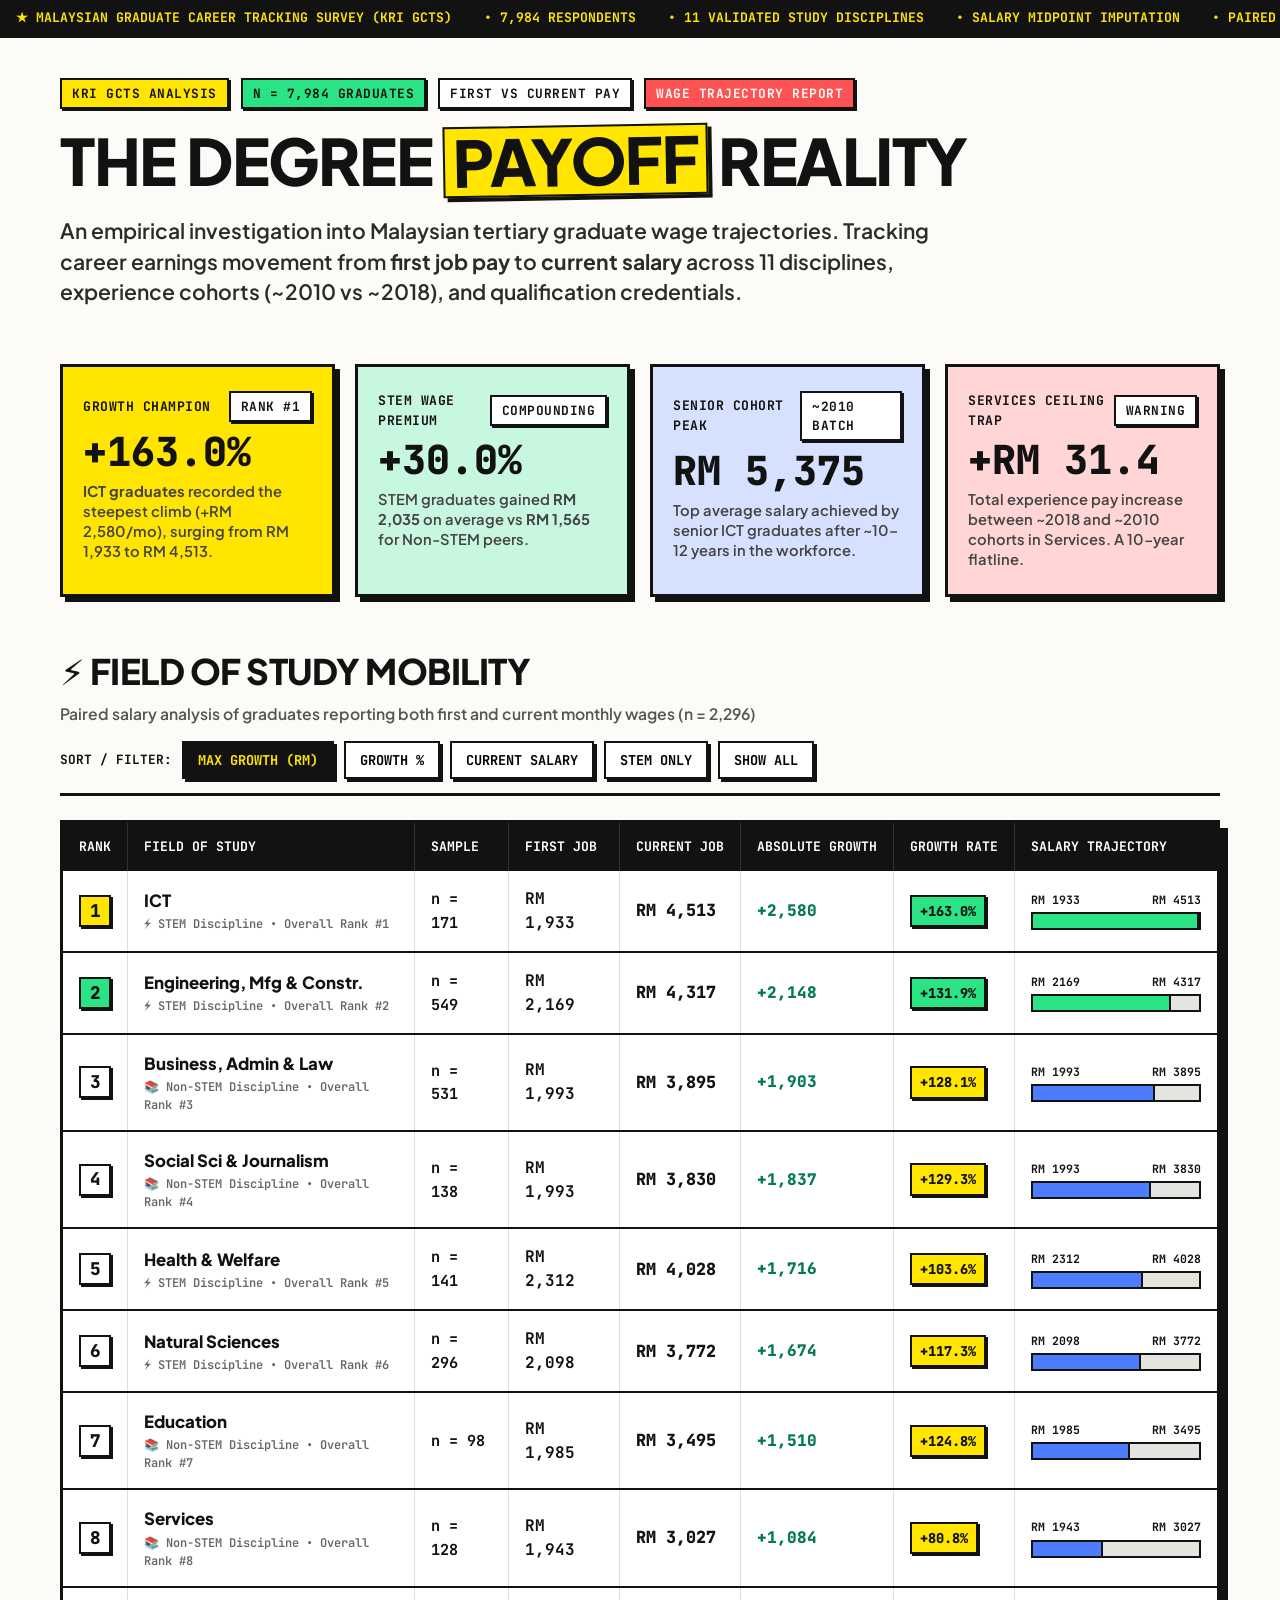
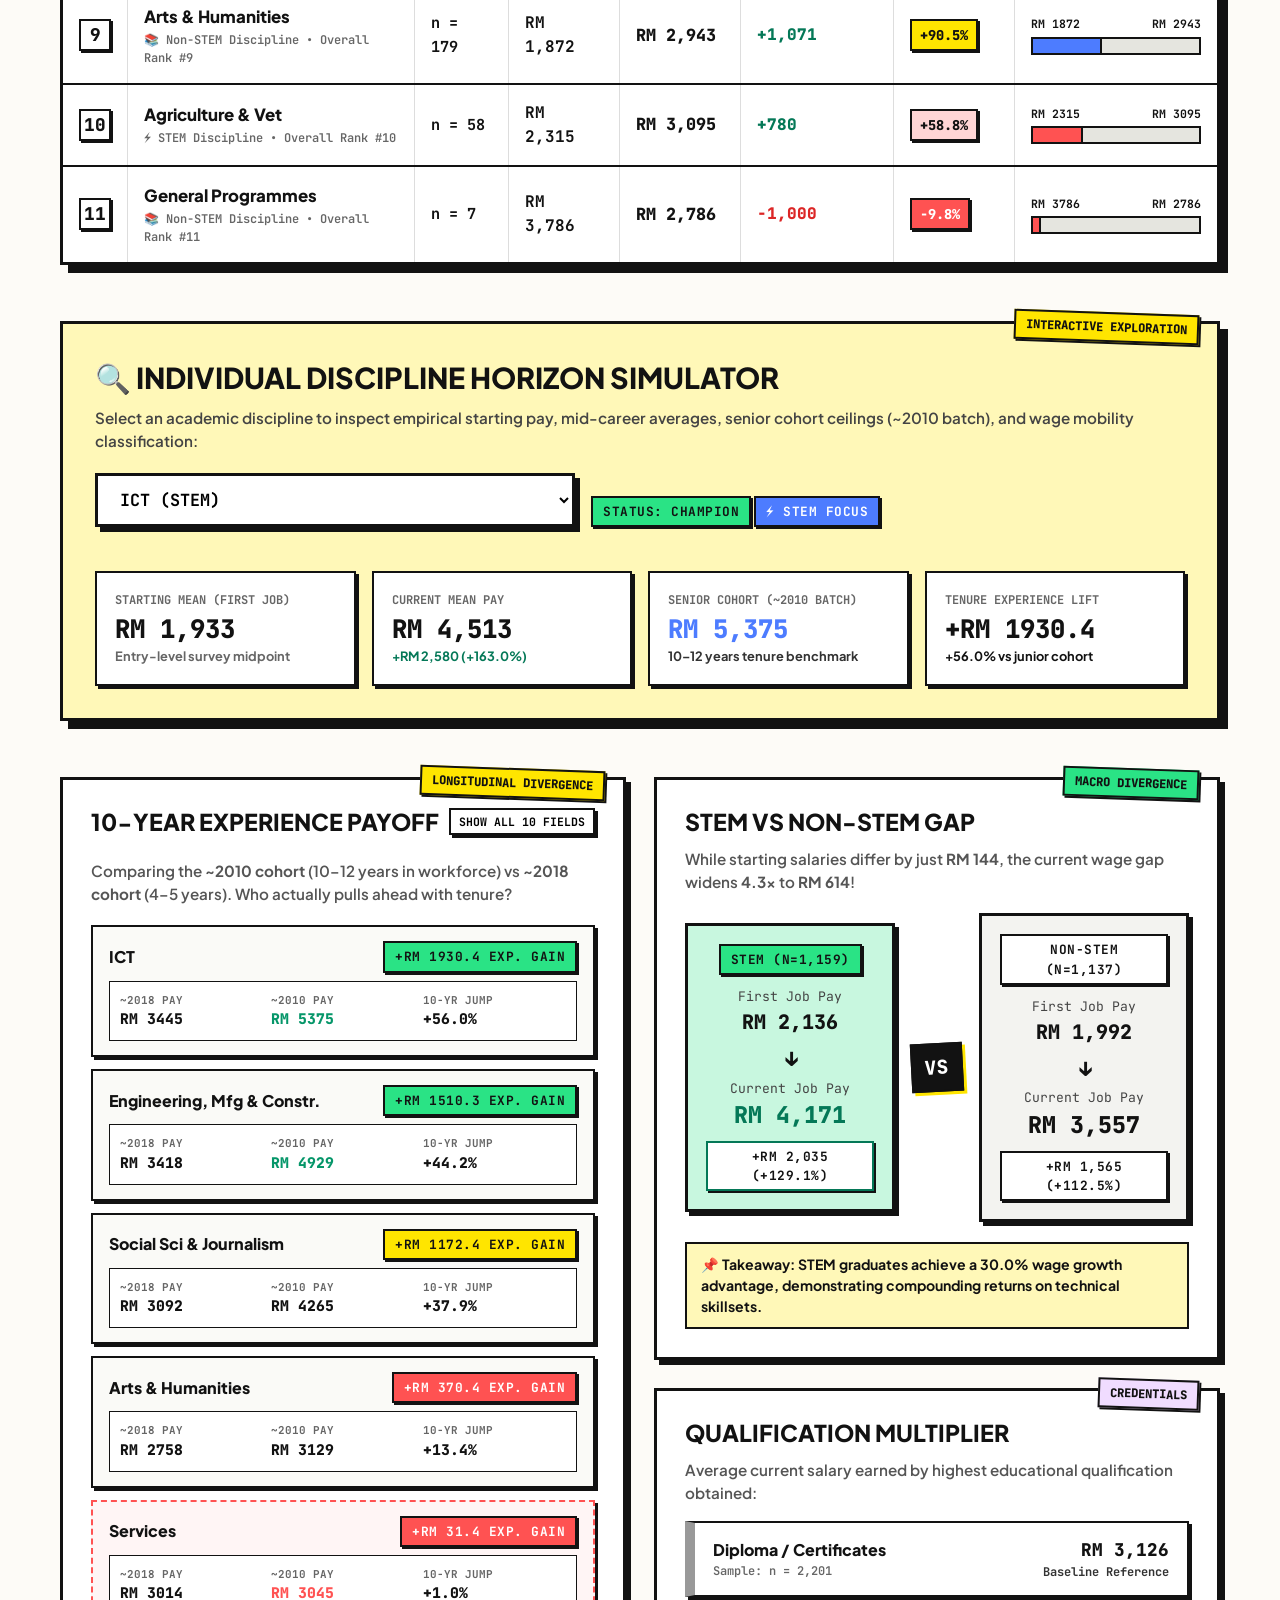
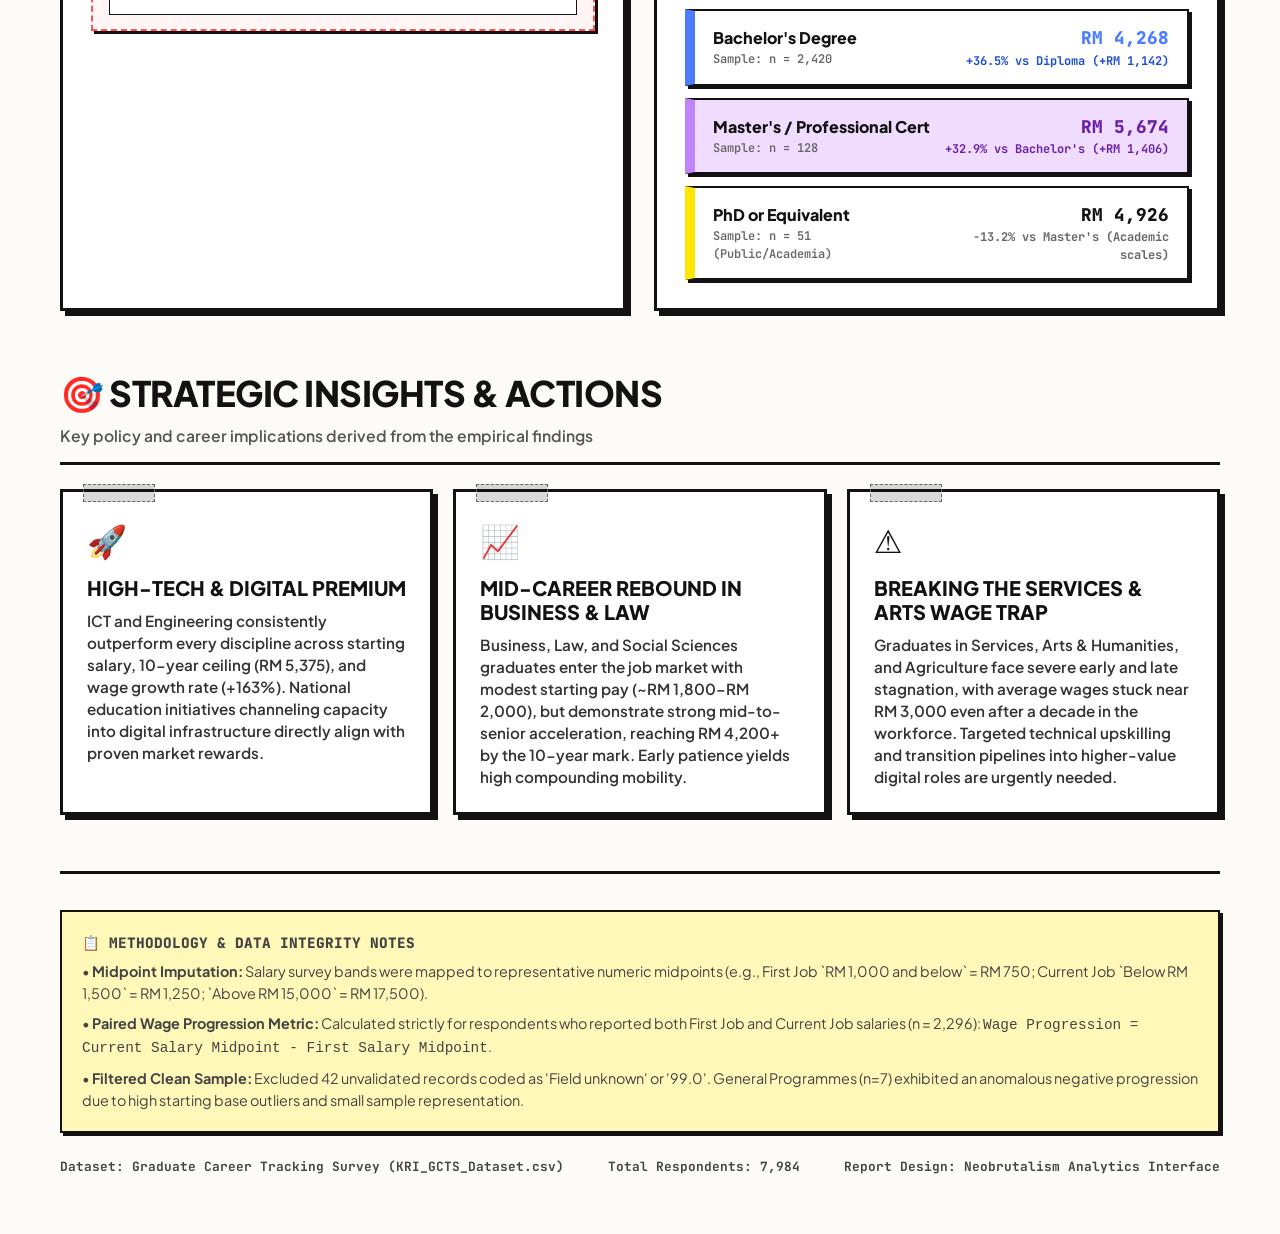
==== index.html @ 6199eb52 "feat: add neobrutalism web report, requirements.txt, and update .gitignore" ====
<!DOCTYPE html>
<html lang="en">
<head>
  <meta charset="UTF-8">
  <meta name="viewport" content="width=device-width, initial-scale=1.0">
  <title>Graduate Wage Trajectory | Malaysian Career Tracking Survey</title>
  <link rel="preconnect" href="https://fonts.googleapis.com">
  <link rel="preconnect" href="https://fonts.gstatic.com" crossorigin>
  <link href="https://fonts.googleapis.com/css2?family=JetBrains+Mono:wght@500;700;800&family=Plus+Jakarta+Sans:wght@500;600;700;800;900&display=swap" rel="stylesheet">
  <style>
    :root {
      --bg: #FDFBF7;
      --card-bg: #FFFFFF;
      --black: #121212;
      --yellow: #FFE500;
      --yellow-light: #FFF8B8;
      --green: #2AE385;
      --green-light: #C8F7DF;
      --coral: #FF5252;
      --coral-light: #FFD5D5;
      --blue: #4D7CFF;
      --blue-light: #D6E1FF;
      --purple: #C084FC;
      --purple-light: #F0DCFF;
      --orange: #FF8A00;
      --gray-100: #F3F3F0;
      --gray-200: #E6E6E0;
      
      --border-thick: 3px solid var(--black);
      --border-hero: 4px solid var(--black);
      --border-thin: 2px solid var(--black);
      
      --shadow-sm: 3px 3px 0px var(--black);
      --shadow: 5px 5px 0px var(--black);
      --shadow-lg: 8px 8px 0px var(--black);
      --shadow-hover: 7px 7px 0px var(--black);
      --shadow-pressed: 1px 1px 0px var(--black);

      --font-display: 'Plus Jakarta Sans', system-ui, -apple-system, sans-serif;
      --font-mono: 'JetBrains Mono', monospace, monospace;
    }

    * {
      box-sizing: border-box;
      margin: 0;
      padding: 0;
    }

    body {
      background-color: var(--bg);
      color: var(--black);
      font-family: var(--font-display);
      font-size: 16px;
      line-height: 1.5;
      padding-bottom: 60px;
      -webkit-font-smoothing: antialiased;
    }

    /* Top Marquee Bar */
    .ticker-bar {
      background-color: var(--black);
      color: var(--yellow);
      font-family: var(--font-mono);
      font-weight: 700;
      font-size: 0.82rem;
      padding: 8px 16px;
      display: flex;
      justify-content: space-between;
      align-items: center;
      border-bottom: var(--border-thin);
      overflow: hidden;
      white-space: nowrap;
    }

    .ticker-content {
      display: flex;
      gap: 32px;
      animation: ticker 40s linear infinite;
    }

    @keyframes ticker {
      0% { transform: translateX(0); }
      100% { transform: translateX(-50%); }
    }

    /* Container */
    .container {
      max-width: 1200px;
      margin: 0 auto;
      padding: 0 20px;
    }

    /* Header & Hero */
    header {
      padding: 40px 0 24px;
    }

    .hero-badge-row {
      display: flex;
      flex-wrap: wrap;
      gap: 12px;
      margin-bottom: 16px;
      align-items: center;
    }

    .badge {
      display: inline-block;
      font-family: var(--font-mono);
      font-weight: 700;
      font-size: 0.8rem;
      padding: 4px 10px;
      border: var(--border-thin);
      box-shadow: 2px 2px 0px var(--black);
      text-transform: uppercase;
      letter-spacing: 0.5px;
    }

    .badge-yellow { background-color: var(--yellow); }
    .badge-green { background-color: var(--green); }
    .badge-coral { background-color: var(--coral); color: white; }
    .badge-blue { background-color: var(--blue); color: white; }
    .badge-purple { background-color: var(--purple); }
    .badge-white { background-color: #fff; }

    .hero-title {
      font-size: clamp(2.4rem, 5vw, 4.2rem);
      font-weight: 900;
      line-height: 1.05;
      letter-spacing: -1.5px;
      margin-bottom: 20px;
      text-transform: uppercase;
    }

    .hero-title span.highlight {
      background-color: var(--yellow);
      display: inline-block;
      padding: 0 8px;
      border: var(--border-thin);
      box-shadow: 4px 4px 0px var(--black);
      transform: rotate(-1deg);
    }

    .hero-subtitle {
      font-size: clamp(1.1rem, 2vw, 1.32rem);
      font-weight: 600;
      max-width: 880px;
      color: #2b2b2b;
      margin-bottom: 32px;
      line-height: 1.45;
    }

    /* Quick Stat Cards */
    .stats-grid {
      display: grid;
      grid-template-columns: repeat(auto-fit, minmax(260px, 1fr));
      gap: 20px;
      margin-bottom: 48px;
    }

    .stat-card {
      background: var(--card-bg);
      border: var(--border-thick);
      box-shadow: var(--shadow);
      padding: 24px 20px;
      position: relative;
      transition: transform 0.15s ease, box-shadow 0.15s ease;
    }

    .stat-card:hover {
      transform: translate(-3px, -3px);
      box-shadow: var(--shadow-hover);
    }

    .stat-label {
      font-family: var(--font-mono);
      font-weight: 700;
      font-size: 0.82rem;
      text-transform: uppercase;
      letter-spacing: 0.5px;
      margin-bottom: 8px;
      display: flex;
      justify-content: space-between;
      align-items: center;
    }

    .stat-value {
      font-size: 2.5rem;
      font-weight: 900;
      font-family: var(--font-mono);
      line-height: 1.1;
      margin-bottom: 8px;
    }

    .stat-desc {
      font-size: 0.92rem;
      font-weight: 600;
      color: #444;
      line-height: 1.35;
    }

    .stat-card.featured-yellow { background-color: var(--yellow); }
    .stat-card.featured-green { background-color: var(--green-light); }
    .stat-card.featured-coral { background-color: var(--coral-light); }
    .stat-card.featured-blue { background-color: var(--blue-light); }

    /* Section Headers */
    .section-header {
      display: flex;
      flex-wrap: wrap;
      justify-content: space-between;
      align-items: flex-end;
      margin-bottom: 24px;
      gap: 16px;
      border-bottom: var(--border-thick);
      padding-bottom: 14px;
    }

    .section-title-group h2 {
      font-size: clamp(1.6rem, 3vw, 2.2rem);
      font-weight: 900;
      text-transform: uppercase;
      letter-spacing: -0.5px;
      display: flex;
      align-items: center;
      gap: 12px;
    }

    .section-desc {
      font-size: 0.98rem;
      font-weight: 600;
      color: #555;
      margin-top: 4px;
    }

    /* Filter & Controls */
    .controls-row {
      display: flex;
      flex-wrap: wrap;
      gap: 10px;
      align-items: center;
    }

    .btn {
      font-family: var(--font-mono);
      font-size: 0.85rem;
      font-weight: 700;
      padding: 8px 14px;
      background: white;
      border: var(--border-thin);
      box-shadow: var(--shadow-sm);
      cursor: pointer;
      text-transform: uppercase;
      transition: all 0.1s ease;
      display: inline-flex;
      align-items: center;
      gap: 6px;
    }

    .btn:hover {
      transform: translate(-2px, -2px);
      box-shadow: var(--shadow);
    }

    .btn:active {
      transform: translate(2px, 2px);
      box-shadow: var(--shadow-pressed);
    }

    .btn.active {
      background-color: var(--black);
      color: var(--yellow);
    }

    /* Leaderboard Table */
    .table-container {
      background: var(--card-bg);
      border: var(--border-thick);
      box-shadow: var(--shadow-lg);
      margin-bottom: 56px;
      overflow-x: auto;
    }

    table.neobrutal-table {
      width: 100%;
      border-collapse: collapse;
      text-align: left;
      font-size: 0.95rem;
    }

    table.neobrutal-table th {
      background: var(--black);
      color: #fff;
      font-family: var(--font-mono);
      font-weight: 700;
      padding: 14px 16px;
      text-transform: uppercase;
      font-size: 0.82rem;
      border-right: 1px solid #333;
      white-space: nowrap;
    }

    table.neobrutal-table th:last-child {
      border-right: none;
    }

    table.neobrutal-table td {
      padding: 16px;
      border-bottom: var(--border-thin);
      border-right: 1px solid #ddd;
      font-weight: 600;
      vertical-align: middle;
    }

    table.neobrutal-table td:last-child {
      border-right: none;
    }

    table.neobrutal-table tr:last-child td {
      border-bottom: none;
    }

    table.neobrutal-table tr:hover td {
      background-color: #FFFDF0;
    }

    .rank-cell {
      font-family: var(--font-mono);
      font-size: 1.1rem;
      font-weight: 800;
      width: 60px;
      text-align: center;
    }

    .rank-pill {
      display: inline-flex;
      align-items: center;
      justify-content: center;
      width: 32px;
      height: 32px;
      border: var(--border-thin);
      box-shadow: 2px 2px 0 var(--black);
      font-weight: 800;
    }

    .field-name {
      font-size: 1.05rem;
      font-weight: 800;
      display: flex;
      flex-direction: column;
      gap: 2px;
    }

    .sample-sub {
      font-family: var(--font-mono);
      font-size: 0.75rem;
      font-weight: 600;
      color: #666;
    }

    .currency-val {
      font-family: var(--font-mono);
      font-weight: 700;
      font-size: 1rem;
    }

    .growth-badge {
      display: inline-block;
      font-family: var(--font-mono);
      font-weight: 800;
      font-size: 0.85rem;
      padding: 4px 8px;
      border: var(--border-thin);
      box-shadow: 2px 2px 0 var(--black);
      white-space: nowrap;
    }

    .growth-positive {
      background-color: var(--green);
      color: var(--black);
    }

    .growth-moderate {
      background-color: var(--yellow);
      color: var(--black);
    }

    .growth-stagnant {
      background-color: var(--coral-light);
      color: var(--black);
    }

    .growth-negative {
      background-color: var(--coral);
      color: white;
    }

    /* Progression Bar in Table */
    .progression-wrapper {
      min-width: 170px;
    }

    .progression-bar-bg {
      background: #E5E5DF;
      height: 18px;
      border: 2px solid var(--black);
      position: relative;
      overflow: hidden;
      margin-top: 4px;
    }

    .progression-bar-fill {
      height: 100%;
      background: var(--blue);
      border-right: 2px solid var(--black);
      position: relative;
    }

    .progression-bar-fill.top-tier {
      background: var(--green);
    }

    .progression-bar-fill.stagnant {
      background: var(--coral);
    }

    /* Interactive Simulator Card */
    .simulator-box {
      background: var(--yellow-light);
      border: var(--border-thick);
      box-shadow: var(--shadow-lg);
      padding: 32px;
      margin-bottom: 56px;
      position: relative;
    }

    .simulator-select {
      font-family: var(--font-mono);
      font-size: 1.05rem;
      font-weight: 700;
      padding: 12px 18px;
      background: #FFF;
      border: var(--border-thick);
      box-shadow: var(--shadow);
      width: 100%;
      max-width: 480px;
      cursor: pointer;
      margin-bottom: 24px;
      outline: none;
    }

    .simulator-results-grid {
      display: grid;
      grid-template-columns: repeat(auto-fit, minmax(200px, 1fr));
      gap: 16px;
      margin-top: 20px;
    }

    .sim-stat-box {
      background: white;
      border: var(--border-thin);
      box-shadow: var(--shadow-sm);
      padding: 18px;
      text-align: left;
    }

    .sim-stat-box .sim-label {
      font-family: var(--font-mono);
      font-size: 0.75rem;
      font-weight: 700;
      color: #666;
      text-transform: uppercase;
      margin-bottom: 6px;
    }

    .sim-stat-box .sim-val {
      font-family: var(--font-mono);
      font-size: 1.6rem;
      font-weight: 900;
      color: var(--black);
      line-height: 1.1;
    }

    .sim-stat-box .sim-sub {
      font-size: 0.8rem;
      font-weight: 700;
      margin-top: 4px;
    }

    /* Grid for Cohort & STEM sections */
    .two-column-grid {
      display: grid;
      grid-template-columns: 1fr 1fr;
      gap: 28px;
      margin-bottom: 56px;
    }

    @media (max-width: 900px) {
      .two-column-grid {
        grid-template-columns: 1fr;
      }
    }

    .brutal-card {
      background: var(--card-bg);
      border: var(--border-thick);
      box-shadow: var(--shadow);
      padding: 28px;
      position: relative;
    }

    .card-stamp {
      position: absolute;
      top: -12px;
      right: 18px;
      transform: rotate(2deg);
      border: var(--border-thin);
      box-shadow: 2px 2px 0 var(--black);
      padding: 4px 10px;
      font-family: var(--font-mono);
      font-size: 0.75rem;
      font-weight: 800;
      text-transform: uppercase;
      background: var(--yellow);
    }

    .card-title {
      font-size: 1.45rem;
      font-weight: 900;
      text-transform: uppercase;
      margin-bottom: 12px;
      line-height: 1.2;
    }

    /* Cohort Comparison Matrix */
    .cohort-item {
      border: var(--border-thin);
      padding: 14px 16px;
      margin-bottom: 12px;
      background: #FAFAF7;
      box-shadow: 3px 3px 0 var(--black);
      transition: all 0.1s ease;
    }

    .cohort-item:hover {
      transform: translate(-2px, -2px);
      box-shadow: 5px 5px 0 var(--black);
      background: #FFFFFF;
    }

    .cohort-header {
      display: flex;
      justify-content: space-between;
      align-items: center;
      font-weight: 800;
      font-size: 1rem;
      margin-bottom: 8px;
    }

    .cohort-metrics {
      display: grid;
      grid-template-columns: 1fr 1fr 1fr;
      gap: 8px;
      font-family: var(--font-mono);
      font-size: 0.85rem;
      background: #FFF;
      padding: 10px;
      border: 1px solid var(--black);
    }

    .cohort-metric-box {
      display: flex;
      flex-direction: column;
    }

    .metric-title {
      font-size: 0.68rem;
      font-weight: 700;
      color: #666;
      text-transform: uppercase;
    }

    .metric-value {
      font-size: 0.92rem;
      font-weight: 800;
    }

    /* STEM vs Non-STEM Battle Box */
    .versus-container {
      display: grid;
      grid-template-columns: 1fr auto 1fr;
      gap: 16px;
      align-items: center;
      margin: 20px 0;
    }

    .vs-box {
      border: var(--border-thick);
      padding: 18px;
      box-shadow: 4px 4px 0 var(--black);
      text-align: center;
    }

    .vs-box.stem {
      background-color: var(--green-light);
    }

    .vs-box.non-stem {
      background-color: var(--gray-100);
    }

    .vs-badge {
      font-family: var(--font-mono);
      font-weight: 900;
      font-size: 1.2rem;
      background: var(--black);
      color: #FFF;
      padding: 8px 12px;
      border: var(--border-thin);
      box-shadow: 3px 3px 0 var(--yellow);
      transform: rotate(-3deg);
    }

    /* Education Qualification Ladder */
    .edu-ladder {
      display: flex;
      flex-direction: column;
      gap: 12px;
      margin-top: 16px;
    }

    .ladder-step {
      display: flex;
      align-items: center;
      justify-content: space-between;
      padding: 14px 18px;
      border: var(--border-thin);
      box-shadow: 3px 3px 0 var(--black);
      background: white;
      transition: all 0.15s ease;
    }

    .ladder-step:hover {
      transform: translate(-2px, -2px);
      box-shadow: 5px 5px 0 var(--black);
    }

    .ladder-step.tier-1 { border-left: 10px solid #999; }
    .ladder-step.tier-2 { border-left: 10px solid var(--blue); }
    .ladder-step.tier-3 { border-left: 10px solid var(--purple); background: var(--purple-light); }
    .ladder-step.tier-4 { border-left: 10px solid var(--yellow); }

    .ladder-title {
      font-weight: 800;
      font-size: 1rem;
    }

    .ladder-stat {
      font-family: var(--font-mono);
      font-weight: 800;
      font-size: 1.1rem;
      text-align: right;
    }

    .ladder-premium {
      font-size: 0.75rem;
      font-weight: 700;
      color: #333;
    }

    /* Policy Takeaway Stickers */
    .takeaways-grid {
      display: grid;
      grid-template-columns: repeat(auto-fit, minmax(320px, 1fr));
      gap: 20px;
      margin-bottom: 56px;
    }

    .takeaway-card {
      background: #FFF;
      border: var(--border-thick);
      box-shadow: var(--shadow);
      padding: 24px;
      position: relative;
    }

    .takeaway-card::before {
      content: "";
      position: absolute;
      top: -8px;
      left: 20px;
      width: 70px;
      height: 16px;
      background: rgba(0,0,0,0.15);
      border: 1px dashed #666;
    }

    .takeaway-icon {
      font-size: 2rem;
      margin-bottom: 12px;
      display: inline-block;
    }

    .takeaway-card h3 {
      font-size: 1.25rem;
      font-weight: 900;
      text-transform: uppercase;
      margin-bottom: 10px;
      line-height: 1.2;
    }

    .takeaway-card p {
      font-size: 0.95rem;
      font-weight: 600;
      color: #333;
      line-height: 1.45;
    }

    /* Methodology & Footer */
    footer {
      border-top: var(--border-thick);
      padding-top: 36px;
      font-size: 0.9rem;
      color: #444;
    }

    .footer-box {
      background: var(--yellow-light);
      border: var(--border-thin);
      box-shadow: 3px 3px 0 var(--black);
      padding: 20px;
      margin-bottom: 24px;
    }

    .footer-box h4 {
      font-family: var(--font-mono);
      font-weight: 800;
      font-size: 0.9rem;
      text-transform: uppercase;
      margin-bottom: 8px;
    }

    .footer-meta {
      display: flex;
      flex-wrap: wrap;
      justify-content: space-between;
      gap: 16px;
      font-family: var(--font-mono);
      font-size: 0.8rem;
      font-weight: 700;
    }

    /* Responsive adjustments */
    @media (max-width: 768px) {
      .ticker-bar {
        font-size: 0.75rem;
      }
      .stat-card {
        padding: 18px 16px;
      }
      .stat-value {
        font-size: 2rem;
      }
      .versus-container {
        grid-template-columns: 1fr;
      }
      .vs-badge {
        justify-self: center;
        width: fit-content;
      }
      .cohort-metrics {
        grid-template-columns: 1fr;
      }
    }
  </style>
</head>
<body>

  <!-- Live Brutalist Ticker -->
  <div class="ticker-bar">
    <div class="ticker-content">
      <span>★ MALAYSIAN GRADUATE CAREER TRACKING SURVEY (KRI GCTS)</span>
      <span>• 7,984 RESPONDENTS</span>
      <span>• 11 VALIDATED STUDY DISCIPLINES</span>
      <span>• SALARY MIDPOINT IMPUTATION</span>
      <span>• PAIRED FIRST-TO-CURRENT SAMPLE: N = 2,296</span>
      <span>• ICT GROWTH CHAMPION: +163.0%</span>
      <span>• STEM PREMIUM: +30.0% FASTER GROWTH</span>
      <span>• MALAYSIAN GRADUATE CAREER TRACKING SURVEY (KRI GCTS)</span>
      <span>• 7,984 RESPONDENTS</span>
      <span>• 11 VALIDATED STUDY DISCIPLINES</span>
      <span>• SALARY MIDPOINT IMPUTATION</span>
      <span>• PAIRED FIRST-TO-CURRENT SAMPLE: N = 2,296</span>
    </div>
  </div>

  <div class="container">

    <!-- Header Section -->
    <header>
      <div class="hero-badge-row">
        <span class="badge badge-yellow">KRI GCTS Analysis</span>
        <span class="badge badge-green">N = 7,984 Graduates</span>
        <span class="badge badge-white">First vs Current Pay</span>
        <span class="badge badge-coral">Wage Trajectory Report</span>
      </div>

      <h1 class="hero-title">
        The Degree <span class="highlight">Payoff</span> Reality
      </h1>
      
      <p class="hero-subtitle">
        An empirical investigation into Malaysian tertiary graduate wage trajectories. Tracking career earnings movement from <strong>first job pay</strong> to <strong>current salary</strong> across 11 disciplines, experience cohorts (~2010 vs ~2018), and qualification credentials.
      </p>
    </header>

    <!-- Stat Callout Cards -->
    <div class="stats-grid">
      <div class="stat-card featured-yellow">
        <div class="stat-label">
          <span>Growth Champion</span>
          <span class="badge badge-white">Rank #1</span>
        </div>
        <div class="stat-value">+163.0%</div>
        <div class="stat-desc">
          <strong>ICT graduates</strong> recorded the steepest climb (+RM 2,580/mo), surging from RM 1,933 to RM 4,513.
        </div>
      </div>

      <div class="stat-card featured-green">
        <div class="stat-label">
          <span>STEM Wage Premium</span>
          <span class="badge badge-white">Compounding</span>
        </div>
        <div class="stat-value">+30.0%</div>
        <div class="stat-desc">
          STEM graduates gained <strong>RM 2,035</strong> on average vs <strong>RM 1,565</strong> for Non-STEM peers.
        </div>
      </div>

      <div class="stat-card featured-blue">
        <div class="stat-label">
          <span>Senior Cohort Peak</span>
          <span class="badge badge-white">~2010 Batch</span>
        </div>
        <div class="stat-value">RM 5,375</div>
        <div class="stat-desc">
          Top average salary achieved by senior ICT graduates after ~10–12 years in the workforce.
        </div>
      </div>

      <div class="stat-card featured-coral">
        <div class="stat-label">
          <span>Services Ceiling Trap</span>
          <span class="badge badge-white">Warning</span>
        </div>
        <div class="stat-value">+RM 31.4</div>
        <div class="stat-desc">
          Total experience pay increase between ~2018 and ~2010 cohorts in Services. A 10-year flatline.
        </div>
      </div>
    </div>

    <!-- Section 1: Comprehensive Rankings Table -->
    <section>
      <div class="section-header">
        <div class="section-title-group">
          <h2>
            <span>⚡ Field of Study Mobility</span>
          </h2>
          <p class="section-desc">Paired salary analysis of graduates reporting both first and current monthly wages (n = 2,296)</p>
        </div>
        <div class="controls-row">
          <span style="font-family: var(--font-mono); font-weight: 700; font-size: 0.8rem; text-transform: uppercase;">Sort / Filter:</span>
          <button class="btn active" id="btn-sort-growth" onclick="sortTable('growth')">Max Growth (RM)</button>
          <button class="btn" id="btn-sort-pct" onclick="sortTable('pct')">Growth %</button>
          <button class="btn" id="btn-sort-current" onclick="sortTable('current')">Current Salary</button>
          <button class="btn" id="btn-filter-stem" onclick="filterTable('stem')">STEM Only</button>
          <button class="btn" id="btn-filter-all" onclick="filterTable('all')">Show All</button>
        </div>
      </div>

      <div class="table-container">
        <table class="neobrutal-table" id="rankingsTable">
          <thead>
            <tr>
              <th style="text-align: center;">Rank</th>
              <th>Field of Study</th>
              <th>Sample</th>
              <th>First Job</th>
              <th>Current Job</th>
              <th>Absolute Growth</th>
              <th>Growth Rate</th>
              <th>Salary Trajectory</th>
            </tr>
          </thead>
          <tbody id="tableBody">
            <!-- Table rows populated via script -->
          </tbody>
        </table>
      </div>
    </section>

    <!-- Section 2: Career Trajectory Simulator -->
    <div class="simulator-box">
      <span class="card-stamp" style="background: var(--yellow);">Interactive Exploration</span>
      <h2 style="font-size: 1.8rem; font-weight: 900; text-transform: uppercase; margin-bottom: 8px;">
        🔍 Individual Discipline Horizon Simulator
      </h2>
      <p style="font-size: 0.95rem; font-weight: 600; color: #444; margin-bottom: 20px;">
        Select an academic discipline to inspect empirical starting pay, mid-career averages, senior cohort ceilings (~2010 batch), and wage mobility classification:
      </p>

      <div style="display: flex; flex-wrap: wrap; gap: 16px; align-items: center;">
        <select class="simulator-select" id="disciplineSelector" onchange="updateSimulator()">
          <!-- Options populated by JS -->
        </select>
        <div id="disciplineBadge"></div>
      </div>

      <div class="simulator-results-grid">
        <div class="sim-stat-box">
          <div class="sim-label">Starting Mean (First Job)</div>
          <div class="sim-val" id="sim-first">RM 0</div>
          <div class="sim-sub" style="color: #666;">Entry-level survey midpoint</div>
        </div>

        <div class="sim-stat-box">
          <div class="sim-label">Current Mean Pay</div>
          <div class="sim-val" id="sim-current">RM 0</div>
          <div class="sim-sub" id="sim-growth-text" style="color: #047857;">+RM 0 (+0.0%)</div>
        </div>

        <div class="sim-stat-box">
          <div class="sim-label">Senior Cohort (~2010 Batch)</div>
          <div class="sim-val" id="sim-senior" style="color: var(--blue);">RM 0</div>
          <div class="sim-sub" style="color: #333;">10–12 years tenure benchmark</div>
        </div>

        <div class="sim-stat-box">
          <div class="sim-label">Tenure Experience Lift</div>
          <div class="sim-val" id="sim-lift">RM 0</div>
          <div class="sim-sub" id="sim-lift-pct">vs ~2018 Junior cohort</div>
        </div>
      </div>
    </div>

    <!-- Section 3: Cohort Experience & Macro Comparison Grid -->
    <div class="two-column-grid">

      <!-- Left Column: 10-Year Career Cohort Comparison -->
      <div class="brutal-card">
        <span class="card-stamp">Longitudinal Divergence</span>
        <div style="display: flex; justify-content: space-between; align-items: flex-start; margin-bottom: 12px;">
          <h2 class="card-title">10-Year Experience Payoff</h2>
          <button class="btn" id="btn-toggle-cohorts" onclick="toggleAllCohorts()" style="font-size: 0.72rem; padding: 4px 8px;">Show All 10 Fields</button>
        </div>
        <p style="font-size: 0.95rem; font-weight: 600; color: #555; margin-bottom: 20px;">
          Comparing the <strong>~2010 cohort</strong> (10–12 years in workforce) vs <strong>~2018 cohort</strong> (4–5 years). Who actually pulls ahead with tenure?
        </p>

        <!-- Dynamic Cohort List Container -->
        <div id="cohortContainer"></div>
      </div>

      <!-- Right Column: STEM Premium & Education Qualification Ladder -->
      <div style="display: flex; flex-direction: column; gap: 28px;">

        <!-- STEM vs Non-STEM Battle Box -->
        <div class="brutal-card">
          <span class="card-stamp" style="background: var(--green);">Macro Divergence</span>
          <h2 class="card-title">STEM vs Non-STEM Gap</h2>
          <p style="font-size: 0.95rem; font-weight: 600; color: #555;">
            While starting salaries differ by just <strong>RM 144</strong>, the current wage gap widens <strong>4.3x</strong> to <strong>RM 614</strong>!
          </p>

          <div class="versus-container">
            <div class="vs-box stem">
              <span class="badge badge-green" style="margin-bottom: 8px;">STEM (n=1,159)</span>
              <div style="font-family: var(--font-mono); font-size: 0.82rem; color: #444; margin-top: 4px;">First Job Pay</div>
              <div style="font-family: var(--font-mono); font-size: 1.25rem; font-weight: 800;">RM 2,136</div>
              <div style="font-size: 1.4rem; font-weight: 900; margin: 4px 0;">↓</div>
              <div style="font-family: var(--font-mono); font-size: 0.82rem; color: #444;">Current Job Pay</div>
              <div style="font-family: var(--font-mono); font-size: 1.45rem; font-weight: 900; color: #047857;">RM 4,171</div>
              <div class="badge badge-white" style="margin-top: 8px; border-color: #047857;">+RM 2,035 (+129.1%)</div>
            </div>

            <div class="vs-badge">VS</div>

            <div class="vs-box non-stem">
              <span class="badge badge-white" style="margin-bottom: 8px;">Non-STEM (n=1,137)</span>
              <div style="font-family: var(--font-mono); font-size: 0.82rem; color: #444; margin-top: 4px;">First Job Pay</div>
              <div style="font-family: var(--font-mono); font-size: 1.25rem; font-weight: 800;">RM 1,992</div>
              <div style="font-size: 1.4rem; font-weight: 900; margin: 4px 0;">↓</div>
              <div style="font-family: var(--font-mono); font-size: 0.82rem; color: #444;">Current Job Pay</div>
              <div style="font-family: var(--font-mono); font-size: 1.45rem; font-weight: 900;">RM 3,557</div>
              <div class="badge badge-white" style="margin-top: 8px;">+RM 1,565 (+112.5%)</div>
            </div>
          </div>
          
          <div style="background: var(--yellow-light); border: 2px solid var(--black); padding: 10px 14px; font-weight: 700; font-size: 0.88rem;">
            📌 <strong>Takeaway:</strong> STEM graduates achieve a <strong>30.0% wage growth advantage</strong>, demonstrating compounding returns on technical skillsets.
          </div>
        </div>

        <!-- Educational Qualification Ladder -->
        <div class="brutal-card">
          <span class="card-stamp" style="background: var(--purple-light);">Credentials</span>
          <h2 class="card-title">Qualification Multiplier</h2>
          <p style="font-size: 0.95rem; font-weight: 600; color: #555;">
            Average current salary earned by highest educational qualification obtained:
          </p>

          <div class="edu-ladder">
            <div class="ladder-step tier-1">
              <div>
                <div class="ladder-title">Diploma / Certificates</div>
                <div class="sample-sub">Sample: n = 2,201</div>
              </div>
              <div class="ladder-stat">
                <div>RM 3,126</div>
                <div class="ladder-premium">Baseline Reference</div>
              </div>
            </div>

            <div class="ladder-step tier-2">
              <div>
                <div class="ladder-title">Bachelor's Degree</div>
                <div class="sample-sub">Sample: n = 2,420</div>
              </div>
              <div class="ladder-stat">
                <div style="color: var(--blue);">RM 4,268</div>
                <div class="ladder-premium" style="color: #1d4ed8;">+36.5% vs Diploma (+RM 1,142)</div>
              </div>
            </div>

            <div class="ladder-step tier-3">
              <div>
                <div class="ladder-title">Master's / Professional Cert</div>
                <div class="sample-sub">Sample: n = 128</div>
              </div>
              <div class="ladder-stat">
                <div style="color: #6b21a8;">RM 5,674</div>
                <div class="ladder-premium" style="color: #6b21a8;">+32.9% vs Bachelor's (+RM 1,406)</div>
              </div>
            </div>

            <div class="ladder-step tier-4">
              <div>
                <div class="ladder-title">PhD or Equivalent</div>
                <div class="sample-sub">Sample: n = 51 (Public/Academia)</div>
              </div>
              <div class="ladder-stat">
                <div>RM 4,926</div>
                <div class="ladder-premium" style="color: #666;">-13.2% vs Master's (Academic scales)</div>
              </div>
            </div>
          </div>
        </div>

      </div>

    </div>

    <!-- Section 4: Strategic Policy Takeaways -->
    <div class="section-header">
      <div class="section-title-group">
        <h2>
          <span>🎯 Strategic Insights & Actions</span>
        </h2>
        <p class="section-desc">Key policy and career implications derived from the empirical findings</p>
      </div>
    </div>

    <div class="takeaways-grid">
      <div class="takeaway-card">
        <div class="takeaway-icon">🚀</div>
        <h3>High-Tech & Digital Premium</h3>
        <p>
          ICT and Engineering consistently outperform every discipline across starting salary, 10-year ceiling (RM 5,375), and wage growth rate (+163%). National education initiatives channeling capacity into digital infrastructure directly align with proven market rewards.
        </p>
      </div>

      <div class="takeaway-card">
        <div class="takeaway-icon">📈</div>
        <h3>Mid-Career Rebound in Business & Law</h3>
        <p>
          Business, Law, and Social Sciences graduates enter the job market with modest starting pay (~RM 1,800–RM 2,000), but demonstrate strong mid-to-senior acceleration, reaching RM 4,200+ by the 10-year mark. Early patience yields high compounding mobility.
        </p>
      </div>

      <div class="takeaway-card">
        <div class="takeaway-icon">⚠️</div>
        <h3>Breaking the Services & Arts Wage Trap</h3>
        <p>
          Graduates in Services, Arts & Humanities, and Agriculture face severe early and late stagnation, with average wages stuck near RM 3,000 even after a decade in the workforce. Targeted technical upskilling and transition pipelines into higher-value digital roles are urgently needed.
        </p>
      </div>
    </div>

    <!-- Footer & Methodology -->
    <footer>
      <div class="footer-box">
        <h4>📋 Methodology & Data Integrity Notes</h4>
        <p style="margin-bottom: 8px;">
          • <strong>Midpoint Imputation:</strong> Salary survey bands were mapped to representative numeric midpoints (e.g., First Job `RM 1,000 and below` = RM 750; Current Job `Below RM 1,500` = RM 1,250; `Above RM 15,000` = RM 17,500).
        </p>
        <p style="margin-bottom: 8px;">
          • <strong>Paired Wage Progression Metric:</strong> Calculated strictly for respondents who reported both First Job and Current Job salaries (n = 2,296): <code>Wage Progression = Current Salary Midpoint - First Salary Midpoint</code>.
        </p>
        <p>
          • <strong>Filtered Clean Sample:</strong> Excluded 42 unvalidated records coded as 'Field unknown' or '99.0'. General Programmes (n=7) exhibited an anomalous negative progression due to high starting base outliers and small sample representation.
        </p>
      </div>

      <div class="footer-meta">
        <div>Dataset: <strong>Graduate Career Tracking Survey (KRI_GCTS_Dataset.csv)</strong></div>
        <div>Total Respondents: <strong>7,984</strong></div>
        <div>Report Design: <strong>Neobrutalism Analytics Interface</strong></div>
      </div>
    </footer>

  </div>

  <!-- Interactive JavaScript -->
  <script>
    // Data extracted directly from findings_summary.md
    const dataset = [
      { rank: 1, field: "ICT", sample: 171, first: 1933, current: 4513, growth: 2580, pct: 163.0, isStem: true, status: "CHAMPION", seniorSalary: 5375.0, juniorSalary: 3444.6, expGain: 1930.4 },
      { rank: 2, field: "Engineering, Mfg & Constr.", sample: 549, first: 2169, current: 4317, growth: 2148, pct: 131.9, isStem: true, status: "HIGH GROWTH", seniorSalary: 4928.7, juniorSalary: 3418.4, expGain: 1510.3 },
      { rank: 3, field: "Business, Admin & Law", sample: 531, first: 1993, current: 3895, growth: 1903, pct: 128.1, isStem: false, status: "SOLID GROWTH", seniorSalary: 4299.8, juniorSalary: 3235.3, expGain: 1064.5 },
      { rank: 4, field: "Social Sci & Journalism", sample: 138, first: 1993, current: 3830, growth: 1837, pct: 129.3, isStem: false, status: "SOLID GROWTH", seniorSalary: 4264.6, juniorSalary: 3092.2, expGain: 1172.4 },
      { rank: 5, field: "Health & Welfare", sample: 141, first: 2312, current: 4028, growth: 1716, pct: 103.6, isStem: true, status: "HIGH BASE", seniorSalary: 4794.4, juniorSalary: 3614.9, expGain: 1179.5 },
      { rank: 6, field: "Natural Sciences", sample: 296, first: 2098, current: 3772, growth: 1674, pct: 117.3, isStem: true, status: "SOLID GROWTH", seniorSalary: 4408.6, juniorSalary: 3099.2, expGain: 1309.4 },
      { rank: 7, field: "Education", sample: 98, first: 1985, current: 3495, growth: 1510, pct: 124.8, isStem: false, status: "MODERATE", seniorSalary: 4279.1, juniorSalary: 3114.7, expGain: 1164.4 },
      { rank: 8, field: "Services", sample: 128, first: 1943, current: 3027, growth: 1084, pct: 80.8, isStem: false, status: "STAGNANT", seniorSalary: 3045.0, juniorSalary: 3013.6, expGain: 31.4 },
      { rank: 9, field: "Arts & Humanities", sample: 179, first: 1872, current: 2943, growth: 1071, pct: 90.5, isStem: false, status: "LOW GROWTH", seniorSalary: 3128.7, juniorSalary: 2758.3, expGain: 370.4 },
      { rank: 10, field: "Agriculture & Vet", sample: 58, first: 2315, current: 3095, growth: 780, pct: 58.8, isStem: true, status: "LOW GROWTH", seniorSalary: 3347.0, juniorSalary: 2516.7, expGain: 830.3 },
      { rank: 11, field: "General Programmes", sample: 7, first: 3786, current: 2786, growth: -1000, pct: -9.8, isStem: false, status: "ANOMALY", seniorSalary: null, juniorSalary: null, expGain: null }
    ];

    let currentFilter = 'all';
    let currentSort = 'growth';
    let showAllCohortsState = false;

    function renderTable() {
      const tbody = document.getElementById('tableBody');
      tbody.innerHTML = '';

      let filtered = [...dataset];
      if (currentFilter === 'stem') {
        filtered = filtered.filter(item => item.isStem);
      }

      // Sort
      if (currentSort === 'growth') {
        filtered.sort((a, b) => b.growth - a.growth);
      } else if (currentSort === 'pct') {
        filtered.sort((a, b) => b.pct - a.pct);
      } else if (currentSort === 'current') {
        filtered.sort((a, b) => b.current - a.current);
      }

      const maxGrowth = 2580;

      filtered.forEach((row, idx) => {
        const tr = document.createElement('tr');

        // Color coding for growth badge
        let growthBadgeClass = 'growth-moderate';
        if (row.pct >= 130) growthBadgeClass = 'growth-positive';
        else if (row.pct <= 80 && row.pct >= 0) growthBadgeClass = 'growth-stagnant';
        else if (row.pct < 0) growthBadgeClass = 'growth-negative';

        // Fill percentage relative to max growth
        const barWidth = Math.max(5, Math.min(100, (Math.max(0, row.growth) / maxGrowth) * 100));

        let barClass = 'progression-bar-fill';
        if (row.rank <= 2) barClass += ' top-tier';
        if (row.pct <= 80) barClass += ' stagnant';

        tr.innerHTML = `
          <td class="rank-cell">
            <span class="rank-pill" style="background: ${idx === 0 ? 'var(--yellow)' : idx === 1 ? 'var(--green)' : '#fff'};">
              ${idx + 1}
            </span>
          </td>
          <td>
            <div class="field-name">
              <span>${row.field}</span>
              <span class="sample-sub">${row.isStem ? '⚡ STEM Discipline' : '📚 Non-STEM Discipline'} • Overall Rank #${row.rank}</span>
            </div>
          </td>
          <td>
            <span style="font-family: var(--font-mono); font-weight: 700;">n = ${row.sample}</span>
          </td>
          <td>
            <span class="currency-val">RM ${row.first.toLocaleString()}</span>
          </td>
          <td>
            <span class="currency-val" style="font-weight: 800; font-size: 1.05rem;">RM ${row.current.toLocaleString()}</span>
          </td>
          <td>
            <span class="currency-val" style="color: ${row.growth > 0 ? '#047857' : '#DC2626'}; font-weight: 800;">
              ${row.growth > 0 ? '+' : ''}${row.growth.toLocaleString()}
            </span>
          </td>
          <td>
            <span class="growth-badge ${growthBadgeClass}">
              ${row.pct > 0 ? '+' : ''}${row.pct.toFixed(1)}%
            </span>
          </td>
          <td>
            <div class="progression-wrapper">
              <div style="display: flex; justify-content: space-between; font-size: 0.72rem; font-family: var(--font-mono); font-weight: 700;">
                <span>RM ${row.first}</span>
                <span>RM ${row.current}</span>
              </div>
              <div class="progression-bar-bg">
                <div class="${barClass}" style="width: ${barWidth}%;"></div>
              </div>
            </div>
          </td>
        `;

        tbody.appendChild(tr);
      });
    }

    function sortTable(type) {
      currentSort = type;
      document.querySelectorAll('.controls-row .btn').forEach(btn => {
        if (btn.id === `btn-sort-${type}`) {
          btn.classList.add('active');
        } else if (btn.id.startsWith('btn-sort')) {
          btn.classList.remove('active');
        }
      });
      renderTable();
    }

    function filterTable(filter) {
      currentFilter = filter;
      document.querySelectorAll('.controls-row .btn').forEach(btn => {
        if (btn.id === `btn-filter-${filter}`) {
          btn.classList.add('active');
        } else if (btn.id.startsWith('btn-filter')) {
          btn.classList.remove('active');
        }
      });
      renderTable();
    }

    // Cohort Section Renderer
    function renderCohorts() {
      const container = document.getElementById('cohortContainer');
      container.innerHTML = '';

      // Sorted by Exp Premium
      const cohortData = dataset.filter(d => d.expGain !== null).sort((a, b) => b.expGain - a.expGain);
      const itemsToRender = showAllCohortsState ? cohortData : [cohortData[0], cohortData[1], cohortData[4], cohortData[8], cohortData[9]];

      itemsToRender.forEach(item => {
        const jumpPct = ((item.expGain / item.juniorSalary) * 100).toFixed(1);
        let badgeColor = 'badge-green';
        if (item.expGain < 500) badgeColor = 'badge-coral';
        else if (item.expGain < 1200) badgeColor = 'badge-yellow';

        const div = document.createElement('div');
        div.className = 'cohort-item';
        if (item.expGain < 100) {
          div.style.border = '2px dashed var(--coral)';
          div.style.background = '#FFF5F5';
        }

        div.innerHTML = `
          <div class="cohort-header">
            <span>${item.field}</span>
            <span class="badge ${badgeColor}">+RM ${item.expGain.toFixed(1)} Exp. Gain</span>
          </div>
          <div class="cohort-metrics">
            <div class="cohort-metric-box">
              <span class="metric-title">~2018 Pay</span>
              <span class="metric-value">RM ${item.juniorSalary.toFixed(0)}</span>
            </div>
            <div class="cohort-metric-box">
              <span class="metric-title">~2010 Pay</span>
              <span class="metric-value" style="color: ${item.expGain > 1400 ? '#059669' : item.expGain < 100 ? 'var(--coral)' : '#111'};">
                RM ${item.seniorSalary.toFixed(0)}
              </span>
            </div>
            <div class="cohort-metric-box">
              <span class="metric-title">10-Yr Jump</span>
              <span class="metric-value">+${jumpPct}%</span>
            </div>
          </div>
        `;
        container.appendChild(div);
      });
    }

    function toggleAllCohorts() {
      showAllCohortsState = !showAllCohortsState;
      document.getElementById('btn-toggle-cohorts').textContent = showAllCohortsState ? 'Show Top Contrasts' : 'Show All 10 Fields';
      renderCohorts();
    }

    // Simulator Population & Logic
    function initSimulator() {
      const select = document.getElementById('disciplineSelector');
      select.innerHTML = '';
      dataset.forEach(item => {
        const opt = document.createElement('option');
        opt.value = item.field;
        opt.textContent = `${item.field} (${item.isStem ? 'STEM' : 'Non-STEM'})`;
        select.appendChild(opt);
      });
      updateSimulator();
    }

    function updateSimulator() {
      const select = document.getElementById('disciplineSelector');
      const item = dataset.find(d => d.field === select.value) || dataset[0];

      document.getElementById('sim-first').textContent = `RM ${item.first.toLocaleString()}`;
      document.getElementById('sim-current').textContent = `RM ${item.current.toLocaleString()}`;
      
      const growthSign = item.growth > 0 ? '+' : '';
      const growthEl = document.getElementById('sim-growth-text');
      growthEl.textContent = `${growthSign}RM ${item.growth.toLocaleString()} (${growthSign}${item.pct.toFixed(1)}%)`;
      growthEl.style.color = item.growth > 0 ? '#047857' : '#DC2626';

      if (item.seniorSalary) {
        document.getElementById('sim-senior').textContent = `RM ${item.seniorSalary.toLocaleString()}`;
        document.getElementById('sim-lift').textContent = `+RM ${item.expGain.toFixed(1)}`;
        document.getElementById('sim-lift-pct').textContent = `+${((item.expGain / item.juniorSalary) * 100).toFixed(1)}% vs junior cohort`;
      } else {
        document.getElementById('sim-senior').textContent = `N/A`;
        document.getElementById('sim-lift').textContent = `N/A`;
        document.getElementById('sim-lift-pct').textContent = `Sample too small (n=7)`;
      }

      // Badge update
      const badgeContainer = document.getElementById('disciplineBadge');
      let statusColor = 'badge-green';
      if (item.pct < 0) statusColor = 'badge-coral';
      else if (item.pct < 90) statusColor = 'badge-coral';
      else if (item.pct < 130) statusColor = 'badge-yellow';

      badgeContainer.innerHTML = `
        <span class="badge ${statusColor}">Status: ${item.status}</span>
        <span class="badge ${item.isStem ? 'badge-blue' : 'badge-white'}">${item.isStem ? '⚡ STEM Focus' : '📚 Non-STEM Track'}</span>
      `;
    }

    // Initialize on load
    document.addEventListener('DOMContentLoaded', () => {
      renderTable();
      renderCohorts();
      initSimulator();
    });
  </script>
</body>
</html>
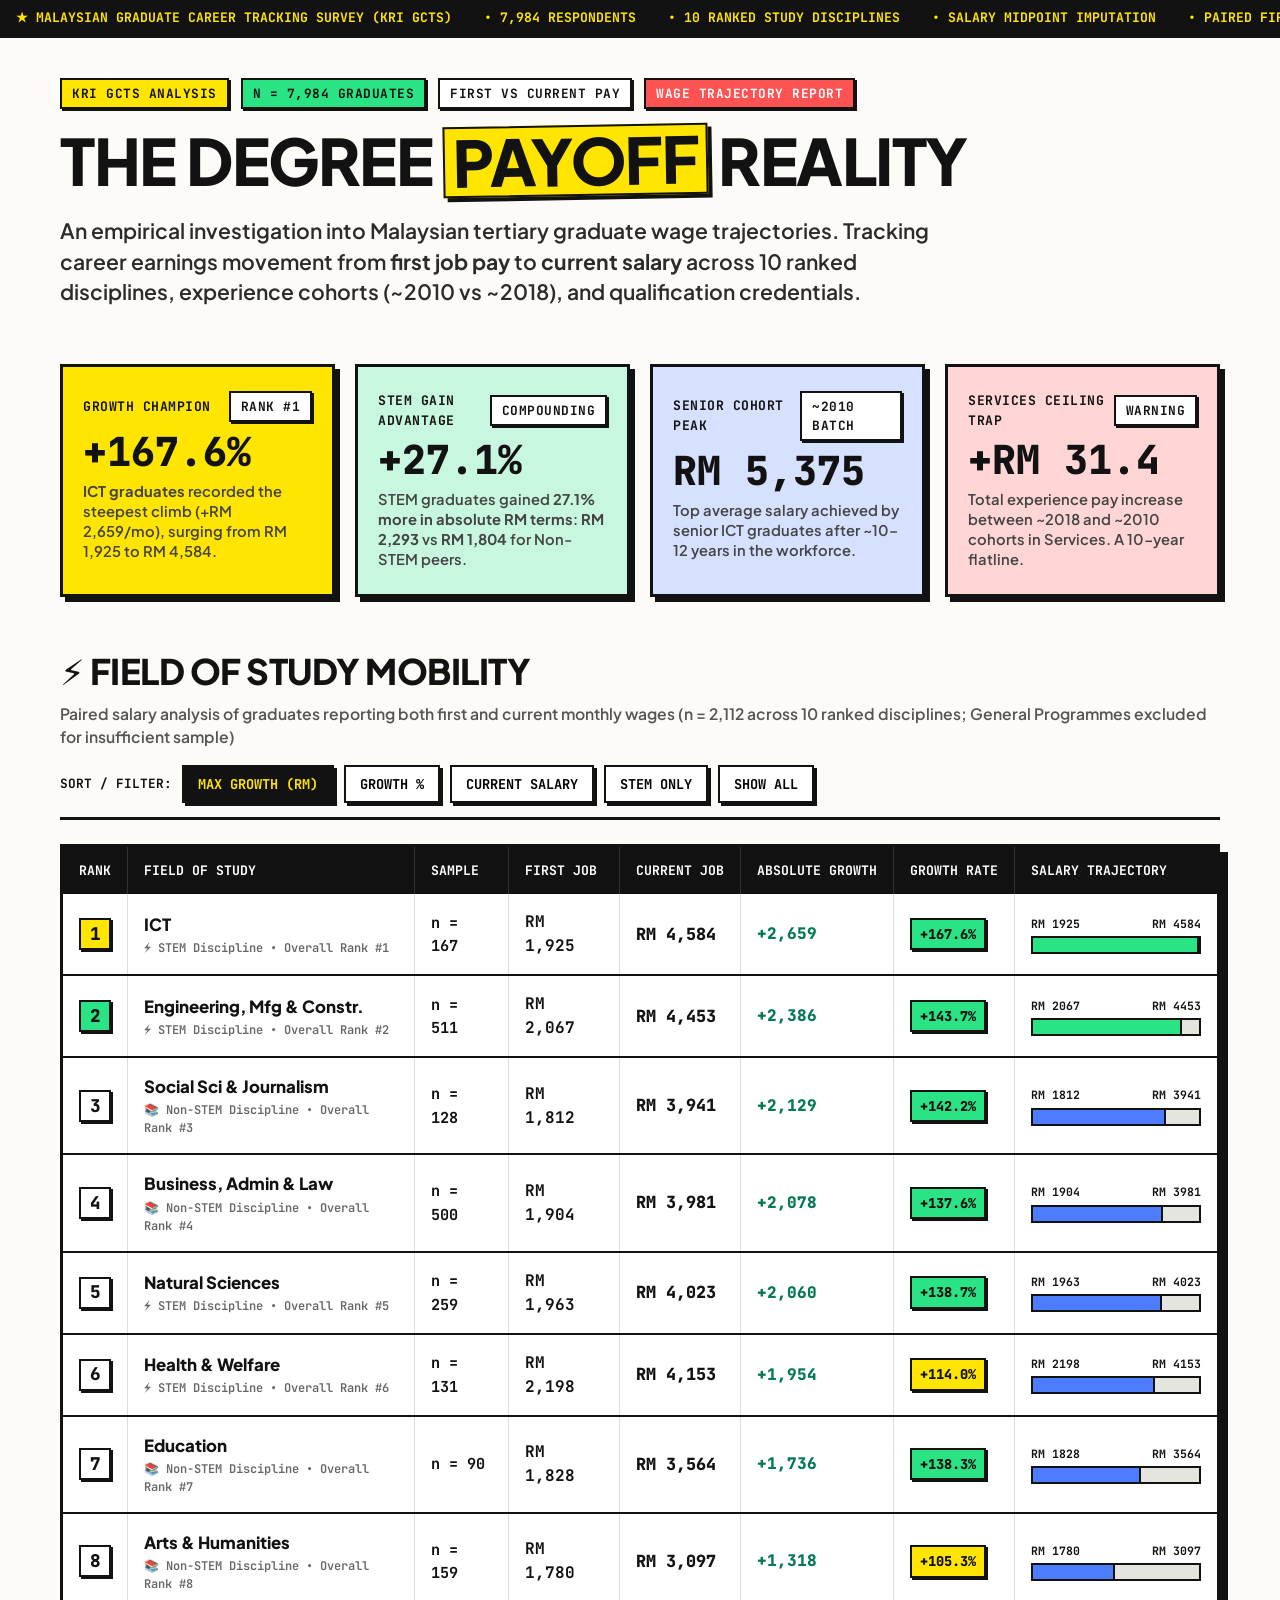
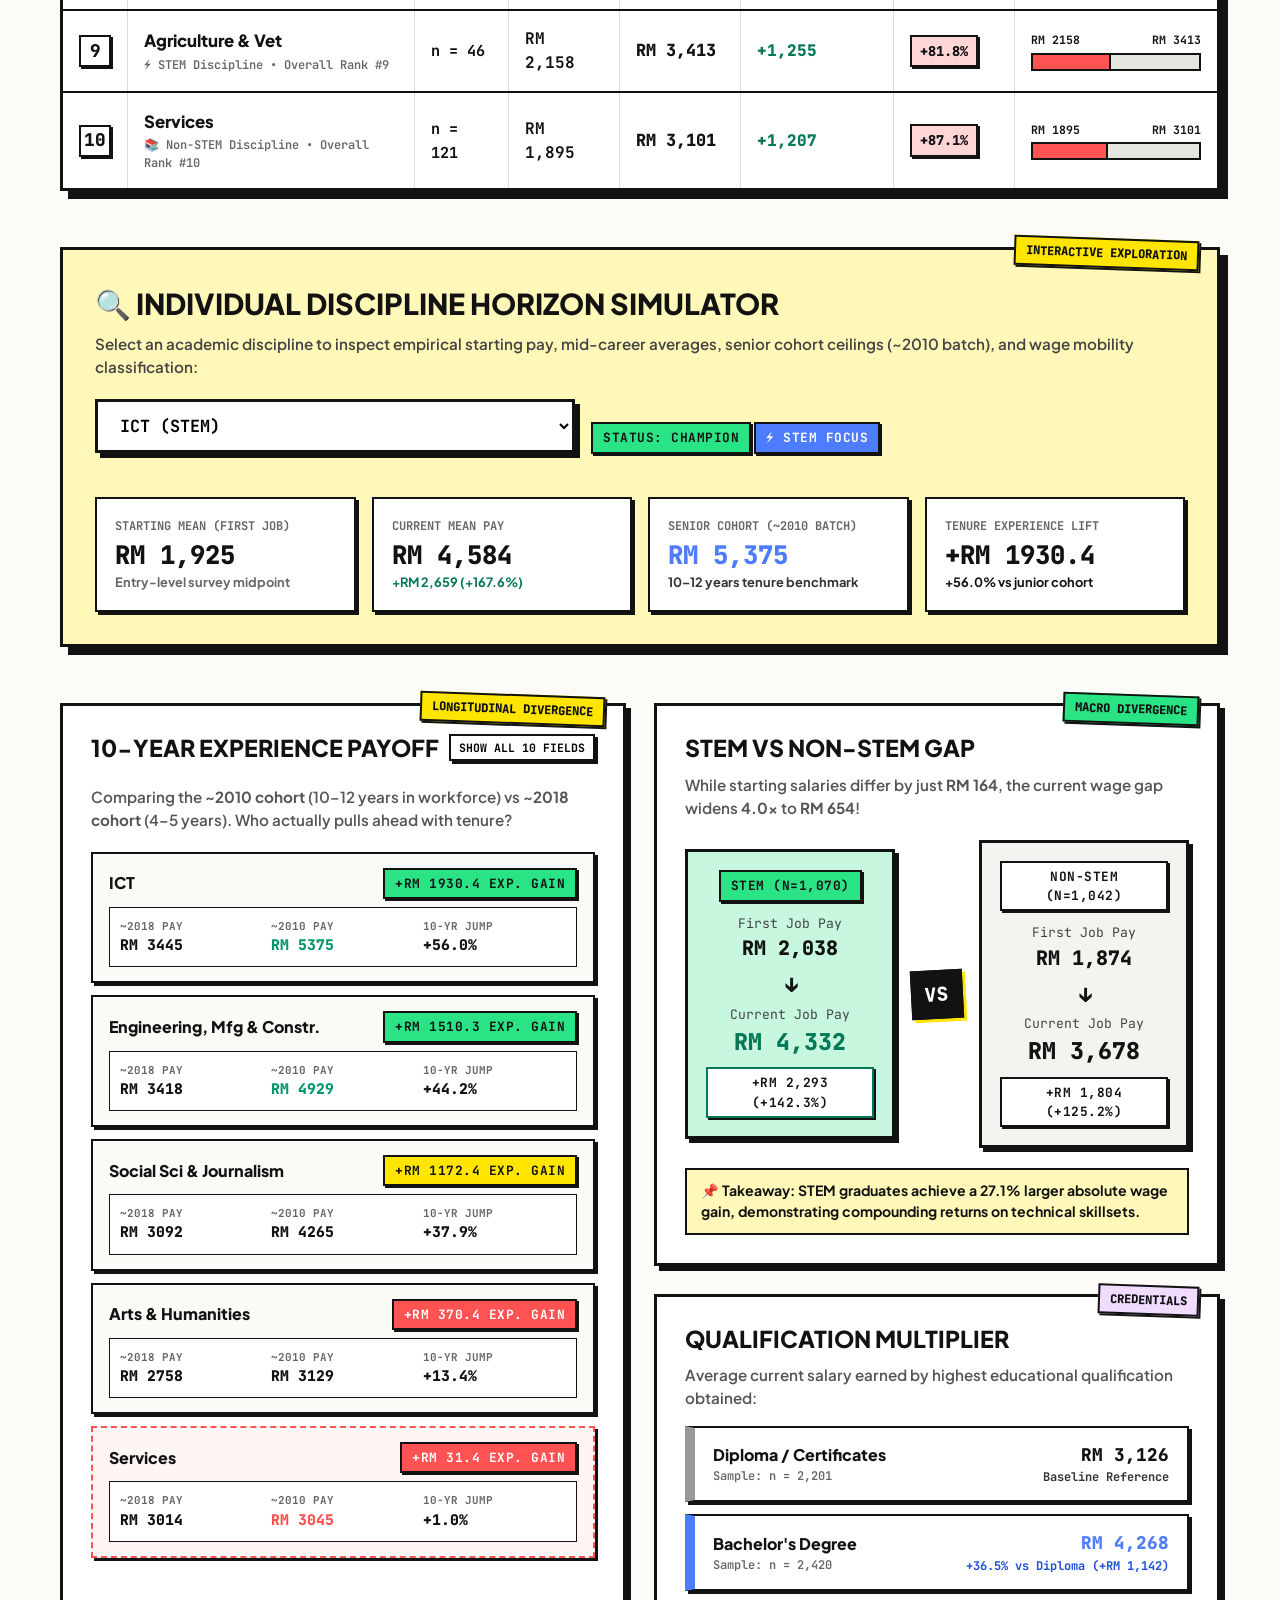
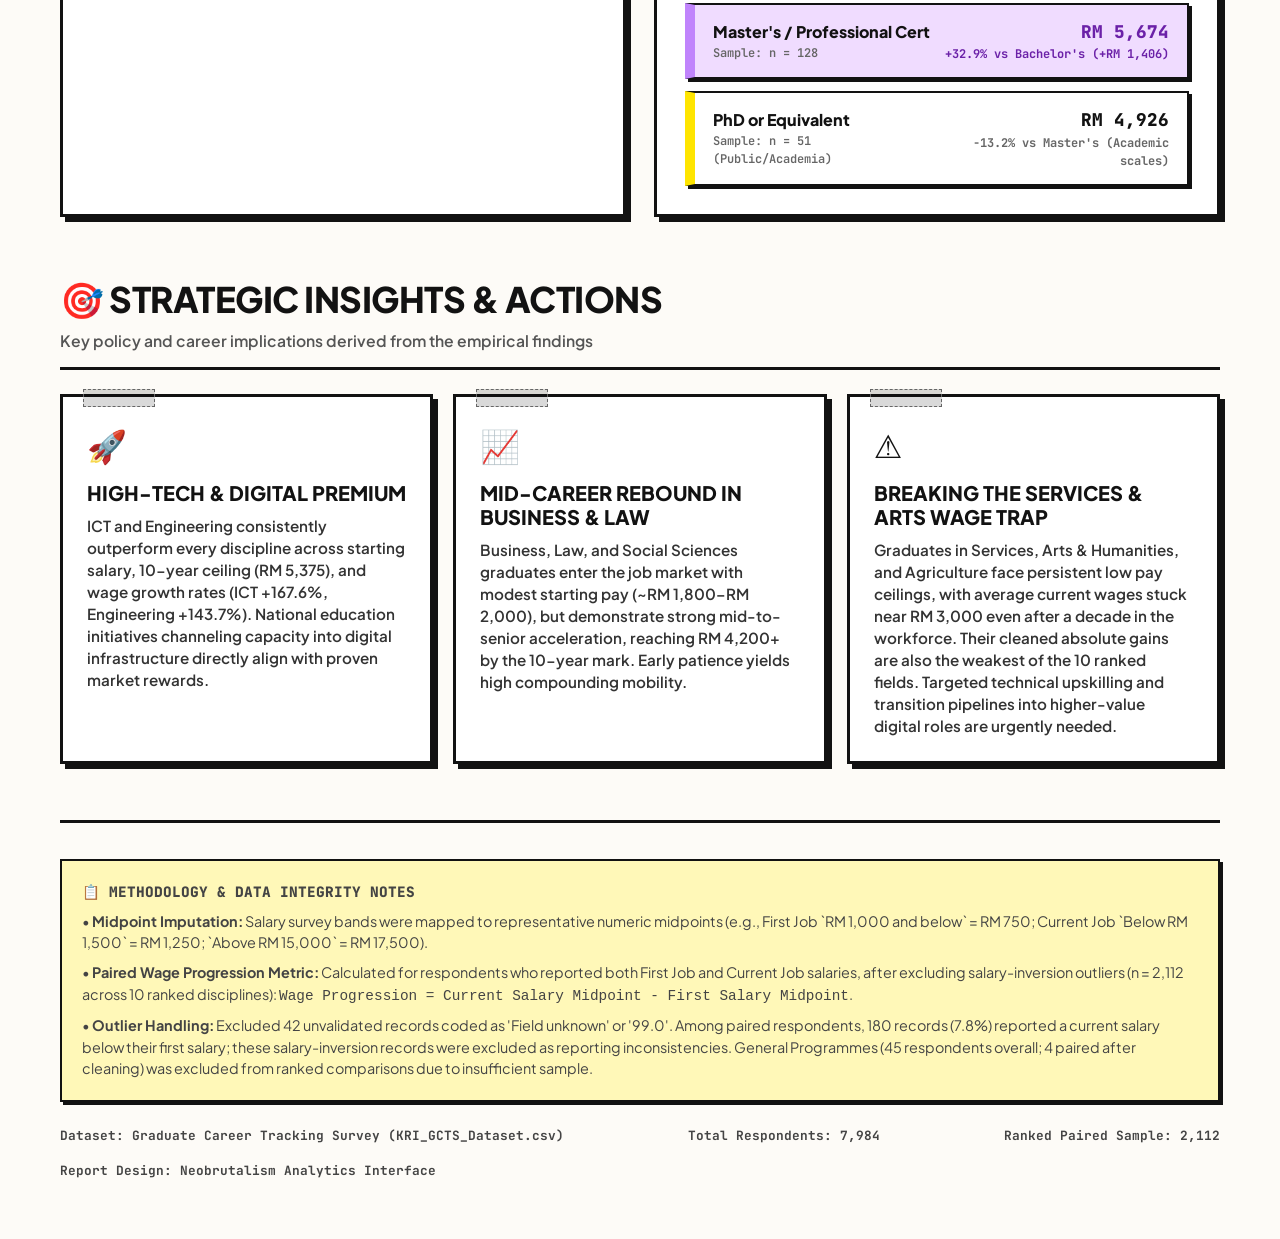
==== commit 988c3dc2: "exclude salary inversion result and exclude General Programme from the analysis" ====
--- a/index.html
+++ b/index.html
@@ -780,16 +780,16 @@
     <div class="ticker-content">
       <span>★ MALAYSIAN GRADUATE CAREER TRACKING SURVEY (KRI GCTS)</span>
       <span>• 7,984 RESPONDENTS</span>
-      <span>• 11 VALIDATED STUDY DISCIPLINES</span>
+      <span>• 10 RANKED STUDY DISCIPLINES</span>
       <span>• SALARY MIDPOINT IMPUTATION</span>
-      <span>• PAIRED FIRST-TO-CURRENT SAMPLE: N = 2,296</span>
-      <span>• ICT GROWTH CHAMPION: +163.0%</span>
-      <span>• STEM PREMIUM: +30.0% FASTER GROWTH</span>
+      <span>• PAIRED FIRST-TO-CURRENT SAMPLE: N = 2,112</span>
+      <span>• ICT GROWTH CHAMPION: +167.6%</span>
+      <span>• STEM GAIN ADVANTAGE: +27.1%</span>
       <span>• MALAYSIAN GRADUATE CAREER TRACKING SURVEY (KRI GCTS)</span>
       <span>• 7,984 RESPONDENTS</span>
-      <span>• 11 VALIDATED STUDY DISCIPLINES</span>
+      <span>• 10 RANKED STUDY DISCIPLINES</span>
       <span>• SALARY MIDPOINT IMPUTATION</span>
-      <span>• PAIRED FIRST-TO-CURRENT SAMPLE: N = 2,296</span>
+      <span>• PAIRED FIRST-TO-CURRENT SAMPLE: N = 2,112</span>
     </div>
   </div>
 
@@ -809,7 +809,7 @@
       </h1>
       
       <p class="hero-subtitle">
-        An empirical investigation into Malaysian tertiary graduate wage trajectories. Tracking career earnings movement from <strong>first job pay</strong> to <strong>current salary</strong> across 11 disciplines, experience cohorts (~2010 vs ~2018), and qualification credentials.
+        An empirical investigation into Malaysian tertiary graduate wage trajectories. Tracking career earnings movement from <strong>first job pay</strong> to <strong>current salary</strong> across 10 ranked disciplines, experience cohorts (~2010 vs ~2018), and qualification credentials.
       </p>
     </header>
 
@@ -820,20 +820,20 @@
           <span>Growth Champion</span>
           <span class="badge badge-white">Rank #1</span>
         </div>
-        <div class="stat-value">+163.0%</div>
+        <div class="stat-value">+167.6%</div>
         <div class="stat-desc">
-          <strong>ICT graduates</strong> recorded the steepest climb (+RM 2,580/mo), surging from RM 1,933 to RM 4,513.
+          <strong>ICT graduates</strong> recorded the steepest climb (+RM 2,659/mo), surging from RM 1,925 to RM 4,584.
         </div>
       </div>
 
       <div class="stat-card featured-green">
         <div class="stat-label">
-          <span>STEM Wage Premium</span>
+          <span>STEM Gain Advantage</span>
           <span class="badge badge-white">Compounding</span>
         </div>
-        <div class="stat-value">+30.0%</div>
+        <div class="stat-value">+27.1%</div>
         <div class="stat-desc">
-          STEM graduates gained <strong>RM 2,035</strong> on average vs <strong>RM 1,565</strong> for Non-STEM peers.
+          STEM graduates gained <strong>27.1% more in absolute RM terms</strong>: <strong>RM 2,293</strong> vs <strong>RM 1,804</strong> for Non-STEM peers.
         </div>
       </div>
 
@@ -867,7 +867,7 @@
           <h2>
             <span>⚡ Field of Study Mobility</span>
           </h2>
-          <p class="section-desc">Paired salary analysis of graduates reporting both first and current monthly wages (n = 2,296)</p>
+          <p class="section-desc">Paired salary analysis of graduates reporting both first and current monthly wages (n = 2,112 across 10 ranked disciplines; General Programmes excluded for insufficient sample)</p>
         </div>
         <div class="controls-row">
           <span style="font-family: var(--font-mono); font-weight: 700; font-size: 0.8rem; text-transform: uppercase;">Sort / Filter:</span>
@@ -970,35 +970,35 @@
           <span class="card-stamp" style="background: var(--green);">Macro Divergence</span>
           <h2 class="card-title">STEM vs Non-STEM Gap</h2>
           <p style="font-size: 0.95rem; font-weight: 600; color: #555;">
-            While starting salaries differ by just <strong>RM 144</strong>, the current wage gap widens <strong>4.3x</strong> to <strong>RM 614</strong>!
+            While starting salaries differ by just <strong>RM 164</strong>, the current wage gap widens <strong>4.0x</strong> to <strong>RM 654</strong>!
           </p>
 
           <div class="versus-container">
             <div class="vs-box stem">
-              <span class="badge badge-green" style="margin-bottom: 8px;">STEM (n=1,159)</span>
+              <span class="badge badge-green" style="margin-bottom: 8px;">STEM (n=1,070)</span>
               <div style="font-family: var(--font-mono); font-size: 0.82rem; color: #444; margin-top: 4px;">First Job Pay</div>
-              <div style="font-family: var(--font-mono); font-size: 1.25rem; font-weight: 800;">RM 2,136</div>
+              <div style="font-family: var(--font-mono); font-size: 1.25rem; font-weight: 800;">RM 2,038</div>
               <div style="font-size: 1.4rem; font-weight: 900; margin: 4px 0;">↓</div>
               <div style="font-family: var(--font-mono); font-size: 0.82rem; color: #444;">Current Job Pay</div>
-              <div style="font-family: var(--font-mono); font-size: 1.45rem; font-weight: 900; color: #047857;">RM 4,171</div>
-              <div class="badge badge-white" style="margin-top: 8px; border-color: #047857;">+RM 2,035 (+129.1%)</div>
+              <div style="font-family: var(--font-mono); font-size: 1.45rem; font-weight: 900; color: #047857;">RM 4,332</div>
+              <div class="badge badge-white" style="margin-top: 8px; border-color: #047857;">+RM 2,293 (+142.3%)</div>
             </div>
 
             <div class="vs-badge">VS</div>
 
             <div class="vs-box non-stem">
-              <span class="badge badge-white" style="margin-bottom: 8px;">Non-STEM (n=1,137)</span>
+              <span class="badge badge-white" style="margin-bottom: 8px;">Non-STEM (n=1,042)</span>
               <div style="font-family: var(--font-mono); font-size: 0.82rem; color: #444; margin-top: 4px;">First Job Pay</div>
-              <div style="font-family: var(--font-mono); font-size: 1.25rem; font-weight: 800;">RM 1,992</div>
+              <div style="font-family: var(--font-mono); font-size: 1.25rem; font-weight: 800;">RM 1,874</div>
               <div style="font-size: 1.4rem; font-weight: 900; margin: 4px 0;">↓</div>
               <div style="font-family: var(--font-mono); font-size: 0.82rem; color: #444;">Current Job Pay</div>
-              <div style="font-family: var(--font-mono); font-size: 1.45rem; font-weight: 900;">RM 3,557</div>
-              <div class="badge badge-white" style="margin-top: 8px;">+RM 1,565 (+112.5%)</div>
+              <div style="font-family: var(--font-mono); font-size: 1.45rem; font-weight: 900;">RM 3,678</div>
+              <div class="badge badge-white" style="margin-top: 8px;">+RM 1,804 (+125.2%)</div>
             </div>
           </div>
           
           <div style="background: var(--yellow-light); border: 2px solid var(--black); padding: 10px 14px; font-weight: 700; font-size: 0.88rem;">
-            📌 <strong>Takeaway:</strong> STEM graduates achieve a <strong>30.0% wage growth advantage</strong>, demonstrating compounding returns on technical skillsets.
+            📌 <strong>Takeaway:</strong> STEM graduates achieve a <strong>27.1% larger absolute wage gain</strong>, demonstrating compounding returns on technical skillsets.
           </div>
         </div>
 
@@ -1076,7 +1076,7 @@
         <div class="takeaway-icon">🚀</div>
         <h3>High-Tech & Digital Premium</h3>
         <p>
-          ICT and Engineering consistently outperform every discipline across starting salary, 10-year ceiling (RM 5,375), and wage growth rate (+163%). National education initiatives channeling capacity into digital infrastructure directly align with proven market rewards.
+          ICT and Engineering consistently outperform every discipline across starting salary, 10-year ceiling (RM 5,375), and wage growth rates (ICT +167.6%, Engineering +143.7%). National education initiatives channeling capacity into digital infrastructure directly align with proven market rewards.
         </p>
       </div>
 
@@ -1092,7 +1092,7 @@
         <div class="takeaway-icon">⚠️</div>
         <h3>Breaking the Services & Arts Wage Trap</h3>
         <p>
-          Graduates in Services, Arts & Humanities, and Agriculture face severe early and late stagnation, with average wages stuck near RM 3,000 even after a decade in the workforce. Targeted technical upskilling and transition pipelines into higher-value digital roles are urgently needed.
+          Graduates in Services, Arts & Humanities, and Agriculture face persistent low pay ceilings, with average current wages stuck near RM 3,000 even after a decade in the workforce. Their cleaned absolute gains are also the weakest of the 10 ranked fields. Targeted technical upskilling and transition pipelines into higher-value digital roles are urgently needed.
         </p>
       </div>
     </div>
@@ -1105,16 +1105,17 @@
           • <strong>Midpoint Imputation:</strong> Salary survey bands were mapped to representative numeric midpoints (e.g., First Job `RM 1,000 and below` = RM 750; Current Job `Below RM 1,500` = RM 1,250; `Above RM 15,000` = RM 17,500).
         </p>
         <p style="margin-bottom: 8px;">
-          • <strong>Paired Wage Progression Metric:</strong> Calculated strictly for respondents who reported both First Job and Current Job salaries (n = 2,296): <code>Wage Progression = Current Salary Midpoint - First Salary Midpoint</code>.
+          • <strong>Paired Wage Progression Metric:</strong> Calculated for respondents who reported both First Job and Current Job salaries, after excluding salary-inversion outliers (n = 2,112 across 10 ranked disciplines): <code>Wage Progression = Current Salary Midpoint - First Salary Midpoint</code>.
         </p>
         <p>
-          • <strong>Filtered Clean Sample:</strong> Excluded 42 unvalidated records coded as 'Field unknown' or '99.0'. General Programmes (n=7) exhibited an anomalous negative progression due to high starting base outliers and small sample representation.
+          • <strong>Outlier Handling:</strong> Excluded 42 unvalidated records coded as 'Field unknown' or '99.0'. Among paired respondents, 180 records (7.8%) reported a current salary below their first salary; these salary-inversion records were excluded as reporting inconsistencies. General Programmes (45 respondents overall; 4 paired after cleaning) was excluded from ranked comparisons due to insufficient sample.
         </p>
       </div>
 
       <div class="footer-meta">
         <div>Dataset: <strong>Graduate Career Tracking Survey (KRI_GCTS_Dataset.csv)</strong></div>
         <div>Total Respondents: <strong>7,984</strong></div>
+        <div>Ranked Paired Sample: <strong>2,112</strong></div>
         <div>Report Design: <strong>Neobrutalism Analytics Interface</strong></div>
       </div>
     </footer>
@@ -1125,17 +1126,16 @@
   <script>
     // Data extracted directly from findings_summary.md
     const dataset = [
-      { rank: 1, field: "ICT", sample: 171, first: 1933, current: 4513, growth: 2580, pct: 163.0, isStem: true, status: "CHAMPION", seniorSalary: 5375.0, juniorSalary: 3444.6, expGain: 1930.4 },
-      { rank: 2, field: "Engineering, Mfg & Constr.", sample: 549, first: 2169, current: 4317, growth: 2148, pct: 131.9, isStem: true, status: "HIGH GROWTH", seniorSalary: 4928.7, juniorSalary: 3418.4, expGain: 1510.3 },
-      { rank: 3, field: "Business, Admin & Law", sample: 531, first: 1993, current: 3895, growth: 1903, pct: 128.1, isStem: false, status: "SOLID GROWTH", seniorSalary: 4299.8, juniorSalary: 3235.3, expGain: 1064.5 },
-      { rank: 4, field: "Social Sci & Journalism", sample: 138, first: 1993, current: 3830, growth: 1837, pct: 129.3, isStem: false, status: "SOLID GROWTH", seniorSalary: 4264.6, juniorSalary: 3092.2, expGain: 1172.4 },
-      { rank: 5, field: "Health & Welfare", sample: 141, first: 2312, current: 4028, growth: 1716, pct: 103.6, isStem: true, status: "HIGH BASE", seniorSalary: 4794.4, juniorSalary: 3614.9, expGain: 1179.5 },
-      { rank: 6, field: "Natural Sciences", sample: 296, first: 2098, current: 3772, growth: 1674, pct: 117.3, isStem: true, status: "SOLID GROWTH", seniorSalary: 4408.6, juniorSalary: 3099.2, expGain: 1309.4 },
-      { rank: 7, field: "Education", sample: 98, first: 1985, current: 3495, growth: 1510, pct: 124.8, isStem: false, status: "MODERATE", seniorSalary: 4279.1, juniorSalary: 3114.7, expGain: 1164.4 },
-      { rank: 8, field: "Services", sample: 128, first: 1943, current: 3027, growth: 1084, pct: 80.8, isStem: false, status: "STAGNANT", seniorSalary: 3045.0, juniorSalary: 3013.6, expGain: 31.4 },
-      { rank: 9, field: "Arts & Humanities", sample: 179, first: 1872, current: 2943, growth: 1071, pct: 90.5, isStem: false, status: "LOW GROWTH", seniorSalary: 3128.7, juniorSalary: 2758.3, expGain: 370.4 },
-      { rank: 10, field: "Agriculture & Vet", sample: 58, first: 2315, current: 3095, growth: 780, pct: 58.8, isStem: true, status: "LOW GROWTH", seniorSalary: 3347.0, juniorSalary: 2516.7, expGain: 830.3 },
-      { rank: 11, field: "General Programmes", sample: 7, first: 3786, current: 2786, growth: -1000, pct: -9.8, isStem: false, status: "ANOMALY", seniorSalary: null, juniorSalary: null, expGain: null }
+      { rank: 1, field: "ICT", sample: 167, first: 1925, current: 4584, growth: 2659, pct: 167.6, isStem: true, status: "CHAMPION", seniorSalary: 5375.0, juniorSalary: 3444.6, expGain: 1930.4 },
+      { rank: 2, field: "Engineering, Mfg & Constr.", sample: 511, first: 2067, current: 4453, growth: 2386, pct: 143.7, isStem: true, status: "HIGH GROWTH", seniorSalary: 4928.7, juniorSalary: 3418.4, expGain: 1510.3 },
+      { rank: 3, field: "Social Sci & Journalism", sample: 128, first: 1812, current: 3941, growth: 2129, pct: 142.2, isStem: false, status: "HIGH GROWTH", seniorSalary: 4264.6, juniorSalary: 3092.2, expGain: 1172.4 },
+      { rank: 4, field: "Business, Admin & Law", sample: 500, first: 1904, current: 3981, growth: 2078, pct: 137.6, isStem: false, status: "SOLID GROWTH", seniorSalary: 4299.8, juniorSalary: 3235.3, expGain: 1064.5 },
+      { rank: 5, field: "Natural Sciences", sample: 259, first: 1963, current: 4023, growth: 2060, pct: 138.7, isStem: true, status: "SOLID GROWTH", seniorSalary: 4408.6, juniorSalary: 3099.2, expGain: 1309.4 },
+      { rank: 6, field: "Health & Welfare", sample: 131, first: 2198, current: 4153, growth: 1954, pct: 114.0, isStem: true, status: "HIGH BASE", seniorSalary: 4794.4, juniorSalary: 3614.9, expGain: 1179.5 },
+      { rank: 7, field: "Education", sample: 90, first: 1828, current: 3564, growth: 1736, pct: 138.3, isStem: false, status: "SOLID GROWTH", seniorSalary: 4279.1, juniorSalary: 3114.7, expGain: 1164.4 },
+      { rank: 8, field: "Arts & Humanities", sample: 159, first: 1780, current: 3097, growth: 1318, pct: 105.3, isStem: false, status: "LOW GROWTH", seniorSalary: 3128.7, juniorSalary: 2758.3, expGain: 370.4 },
+      { rank: 9, field: "Agriculture & Vet", sample: 46, first: 2158, current: 3413, growth: 1255, pct: 81.8, isStem: true, status: "LOW GROWTH", seniorSalary: 3347.0, juniorSalary: 2516.7, expGain: 830.3 },
+      { rank: 10, field: "Services", sample: 121, first: 1895, current: 3101, growth: 1207, pct: 87.1, isStem: false, status: "LOW GROWTH", seniorSalary: 3045.0, juniorSalary: 3013.6, expGain: 31.4 }
     ];
 
     let currentFilter = 'all';
@@ -1160,7 +1160,7 @@
         filtered.sort((a, b) => b.current - a.current);
       }
 
-      const maxGrowth = 2580;
+      const maxGrowth = 2659;
 
       filtered.forEach((row, idx) => {
         const tr = document.createElement('tr');
@@ -1168,15 +1168,15 @@
         // Color coding for growth badge
         let growthBadgeClass = 'growth-moderate';
         if (row.pct >= 130) growthBadgeClass = 'growth-positive';
-        else if (row.pct <= 80 && row.pct >= 0) growthBadgeClass = 'growth-stagnant';
         else if (row.pct < 0) growthBadgeClass = 'growth-negative';
+        else if (row.pct < 95) growthBadgeClass = 'growth-stagnant';
 
         // Fill percentage relative to max growth
         const barWidth = Math.max(5, Math.min(100, (Math.max(0, row.growth) / maxGrowth) * 100));
 
         let barClass = 'progression-bar-fill';
         if (row.rank <= 2) barClass += ' top-tier';
-        if (row.pct <= 80) barClass += ' stagnant';
+        if (row.pct <= 95) barClass += ' stagnant';
 
         tr.innerHTML = `
           <td class="rank-cell">
@@ -1336,7 +1336,7 @@
       } else {
         document.getElementById('sim-senior').textContent = `N/A`;
         document.getElementById('sim-lift').textContent = `N/A`;
-        document.getElementById('sim-lift-pct').textContent = `Sample too small (n=7)`;
+        document.getElementById('sim-lift-pct').textContent = `No senior cohort estimate`;
       }
 
       // Badge update
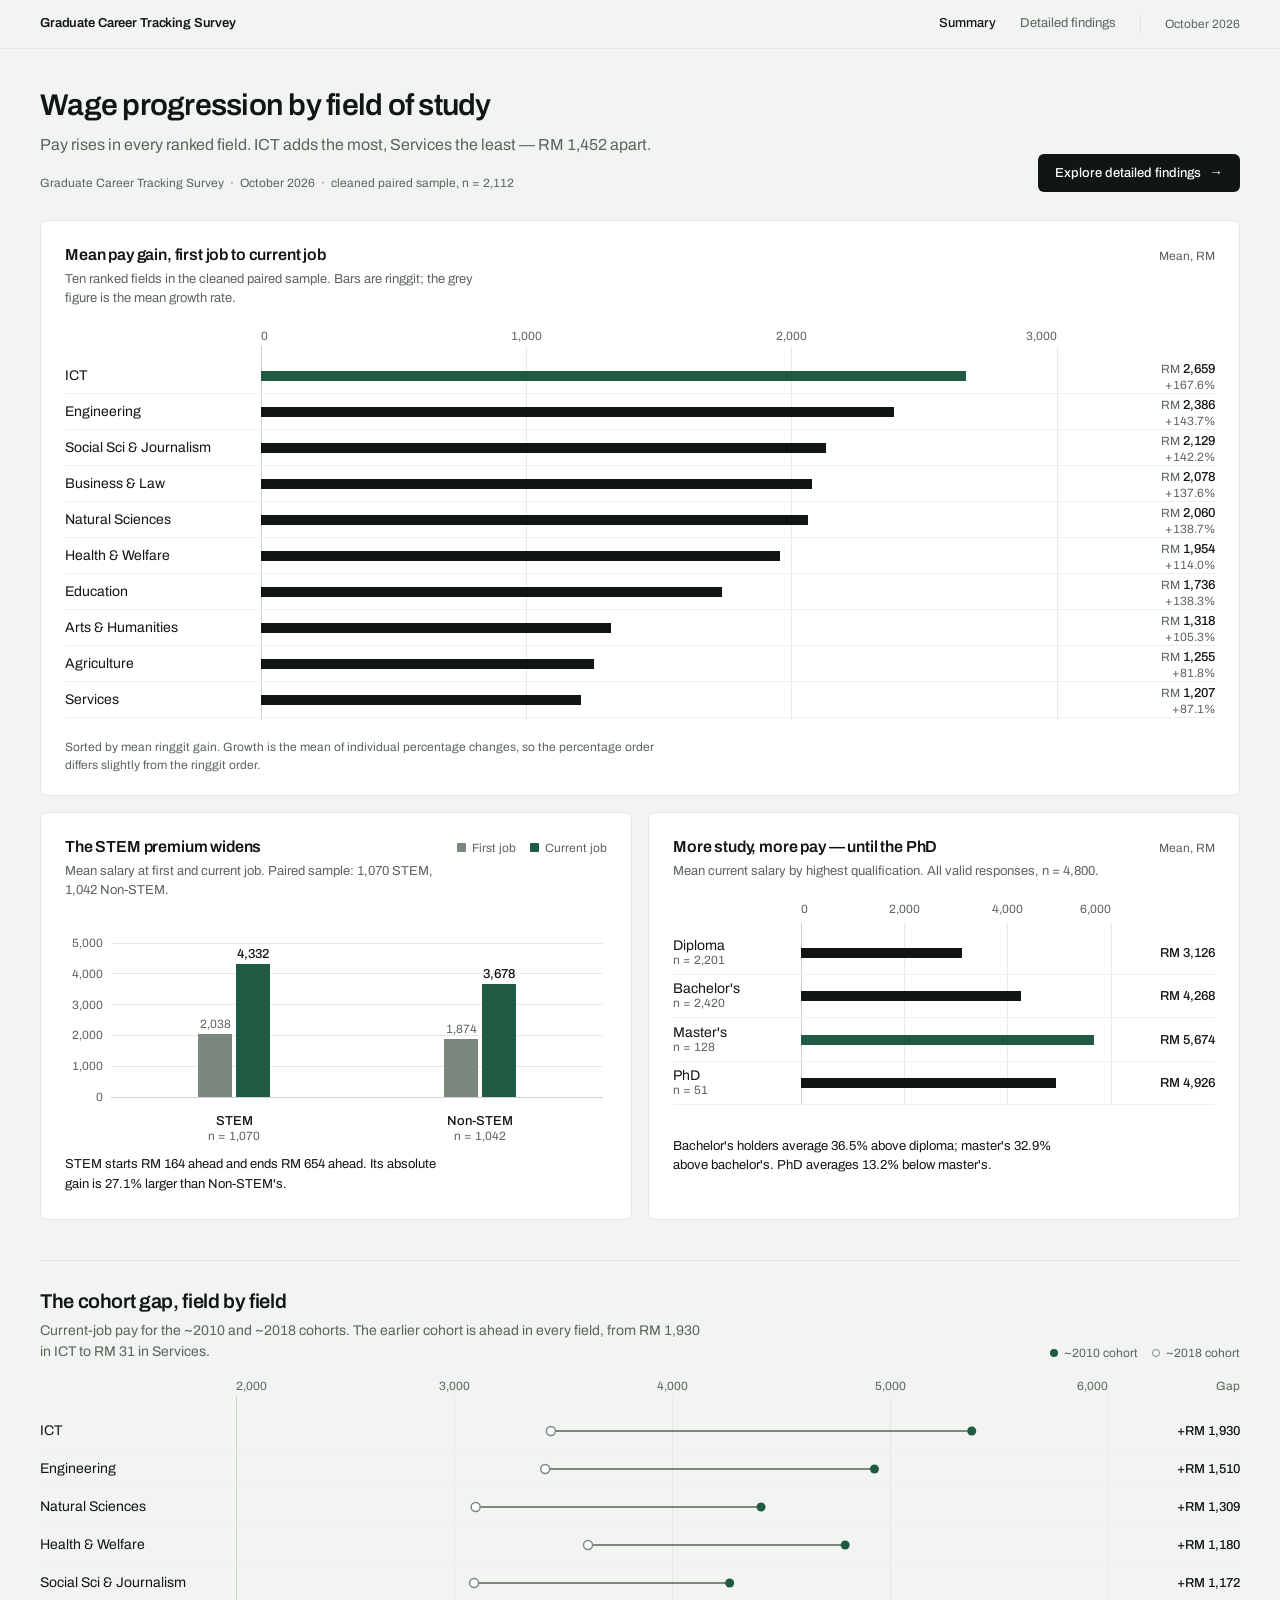
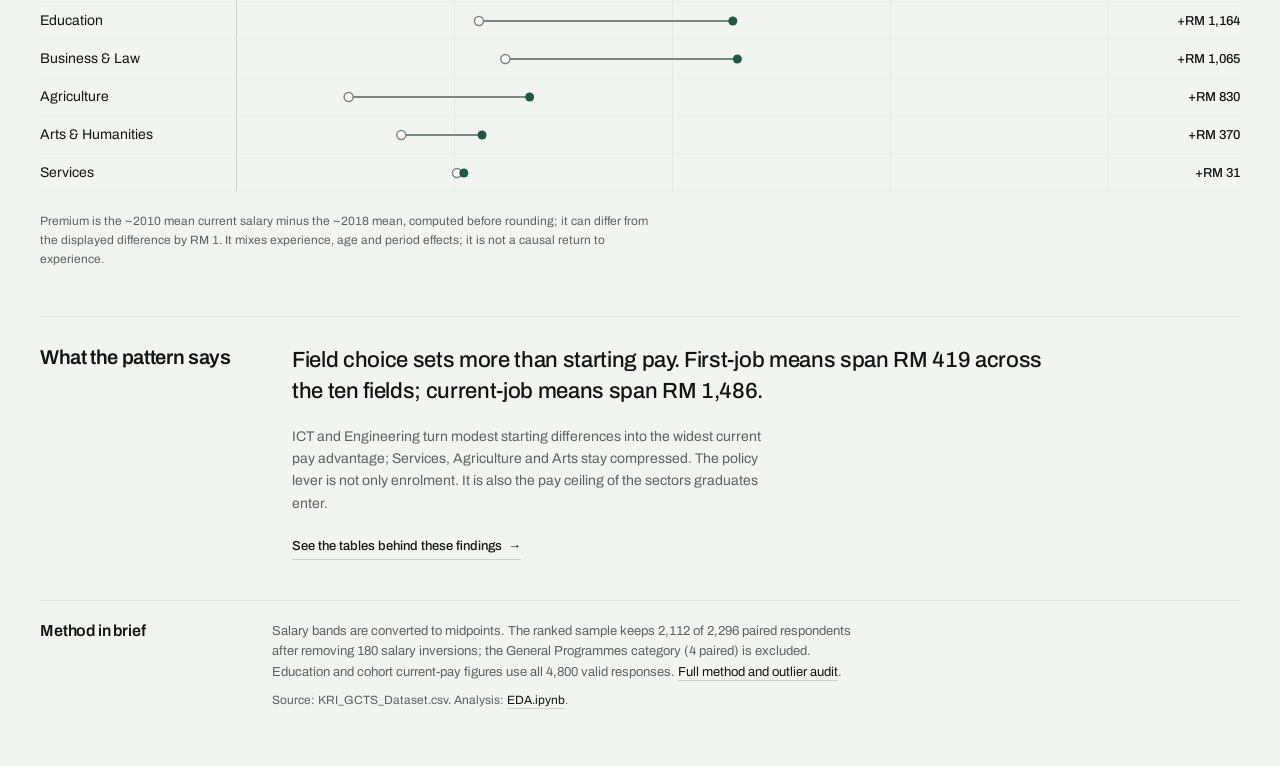
==== commit f516380f: "frontend refactor" ====
--- a/index.html
+++ b/index.html
@@ -1,1363 +1,436 @@
-<!DOCTYPE html>
+<!doctype html>
 <html lang="en">
 <head>
-  <meta charset="UTF-8">
-  <meta name="viewport" content="width=device-width, initial-scale=1.0">
-  <title>Graduate Wage Trajectory | Malaysian Career Tracking Survey</title>
-  <link rel="preconnect" href="https://fonts.googleapis.com">
-  <link rel="preconnect" href="https://fonts.gstatic.com" crossorigin>
-  <link href="https://fonts.googleapis.com/css2?family=JetBrains+Mono:wght@500;700;800&family=Plus+Jakarta+Sans:wght@500;600;700;800;900&display=swap" rel="stylesheet">
-  <style>
-    :root {
-      --bg: #FDFBF7;
-      --card-bg: #FFFFFF;
-      --black: #121212;
-      --yellow: #FFE500;
-      --yellow-light: #FFF8B8;
-      --green: #2AE385;
-      --green-light: #C8F7DF;
-      --coral: #FF5252;
-      --coral-light: #FFD5D5;
-      --blue: #4D7CFF;
-      --blue-light: #D6E1FF;
-      --purple: #C084FC;
-      --purple-light: #F0DCFF;
-      --orange: #FF8A00;
-      --gray-100: #F3F3F0;
-      --gray-200: #E6E6E0;
-      
-      --border-thick: 3px solid var(--black);
-      --border-hero: 4px solid var(--black);
-      --border-thin: 2px solid var(--black);
-      
-      --shadow-sm: 3px 3px 0px var(--black);
-      --shadow: 5px 5px 0px var(--black);
-      --shadow-lg: 8px 8px 0px var(--black);
-      --shadow-hover: 7px 7px 0px var(--black);
-      --shadow-pressed: 1px 1px 0px var(--black);
-
-      --font-display: 'Plus Jakarta Sans', system-ui, -apple-system, sans-serif;
-      --font-mono: 'JetBrains Mono', monospace, monospace;
-    }
-
-    * {
-      box-sizing: border-box;
-      margin: 0;
-      padding: 0;
-    }
-
-    body {
-      background-color: var(--bg);
-      color: var(--black);
-      font-family: var(--font-display);
-      font-size: 16px;
-      line-height: 1.5;
-      padding-bottom: 60px;
-      -webkit-font-smoothing: antialiased;
-    }
-
-    /* Top Marquee Bar */
-    .ticker-bar {
-      background-color: var(--black);
-      color: var(--yellow);
-      font-family: var(--font-mono);
-      font-weight: 700;
-      font-size: 0.82rem;
-      padding: 8px 16px;
-      display: flex;
-      justify-content: space-between;
-      align-items: center;
-      border-bottom: var(--border-thin);
-      overflow: hidden;
-      white-space: nowrap;
-    }
-
-    .ticker-content {
-      display: flex;
-      gap: 32px;
-      animation: ticker 40s linear infinite;
-    }
-
-    @keyframes ticker {
-      0% { transform: translateX(0); }
-      100% { transform: translateX(-50%); }
-    }
-
-    /* Container */
-    .container {
-      max-width: 1200px;
-      margin: 0 auto;
-      padding: 0 20px;
-    }
-
-    /* Header & Hero */
-    header {
-      padding: 40px 0 24px;
-    }
-
-    .hero-badge-row {
-      display: flex;
-      flex-wrap: wrap;
-      gap: 12px;
-      margin-bottom: 16px;
-      align-items: center;
-    }
-
-    .badge {
-      display: inline-block;
-      font-family: var(--font-mono);
-      font-weight: 700;
-      font-size: 0.8rem;
-      padding: 4px 10px;
-      border: var(--border-thin);
-      box-shadow: 2px 2px 0px var(--black);
-      text-transform: uppercase;
-      letter-spacing: 0.5px;
-    }
-
-    .badge-yellow { background-color: var(--yellow); }
-    .badge-green { background-color: var(--green); }
-    .badge-coral { background-color: var(--coral); color: white; }
-    .badge-blue { background-color: var(--blue); color: white; }
-    .badge-purple { background-color: var(--purple); }
-    .badge-white { background-color: #fff; }
-
-    .hero-title {
-      font-size: clamp(2.4rem, 5vw, 4.2rem);
-      font-weight: 900;
-      line-height: 1.05;
-      letter-spacing: -1.5px;
-      margin-bottom: 20px;
-      text-transform: uppercase;
-    }
-
-    .hero-title span.highlight {
-      background-color: var(--yellow);
-      display: inline-block;
-      padding: 0 8px;
-      border: var(--border-thin);
-      box-shadow: 4px 4px 0px var(--black);
-      transform: rotate(-1deg);
-    }
-
-    .hero-subtitle {
-      font-size: clamp(1.1rem, 2vw, 1.32rem);
-      font-weight: 600;
-      max-width: 880px;
-      color: #2b2b2b;
-      margin-bottom: 32px;
-      line-height: 1.45;
-    }
-
-    /* Quick Stat Cards */
-    .stats-grid {
-      display: grid;
-      grid-template-columns: repeat(auto-fit, minmax(260px, 1fr));
-      gap: 20px;
-      margin-bottom: 48px;
-    }
-
-    .stat-card {
-      background: var(--card-bg);
-      border: var(--border-thick);
-      box-shadow: var(--shadow);
-      padding: 24px 20px;
-      position: relative;
-      transition: transform 0.15s ease, box-shadow 0.15s ease;
-    }
-
-    .stat-card:hover {
-      transform: translate(-3px, -3px);
-      box-shadow: var(--shadow-hover);
-    }
-
-    .stat-label {
-      font-family: var(--font-mono);
-      font-weight: 700;
-      font-size: 0.82rem;
-      text-transform: uppercase;
-      letter-spacing: 0.5px;
-      margin-bottom: 8px;
-      display: flex;
-      justify-content: space-between;
-      align-items: center;
-    }
-
-    .stat-value {
-      font-size: 2.5rem;
-      font-weight: 900;
-      font-family: var(--font-mono);
-      line-height: 1.1;
-      margin-bottom: 8px;
-    }
-
-    .stat-desc {
-      font-size: 0.92rem;
-      font-weight: 600;
-      color: #444;
-      line-height: 1.35;
-    }
-
-    .stat-card.featured-yellow { background-color: var(--yellow); }
-    .stat-card.featured-green { background-color: var(--green-light); }
-    .stat-card.featured-coral { background-color: var(--coral-light); }
-    .stat-card.featured-blue { background-color: var(--blue-light); }
-
-    /* Section Headers */
-    .section-header {
-      display: flex;
-      flex-wrap: wrap;
-      justify-content: space-between;
-      align-items: flex-end;
-      margin-bottom: 24px;
-      gap: 16px;
-      border-bottom: var(--border-thick);
-      padding-bottom: 14px;
-    }
-
-    .section-title-group h2 {
-      font-size: clamp(1.6rem, 3vw, 2.2rem);
-      font-weight: 900;
-      text-transform: uppercase;
-      letter-spacing: -0.5px;
-      display: flex;
-      align-items: center;
-      gap: 12px;
-    }
-
-    .section-desc {
-      font-size: 0.98rem;
-      font-weight: 600;
-      color: #555;
-      margin-top: 4px;
-    }
-
-    /* Filter & Controls */
-    .controls-row {
-      display: flex;
-      flex-wrap: wrap;
-      gap: 10px;
-      align-items: center;
-    }
-
-    .btn {
-      font-family: var(--font-mono);
-      font-size: 0.85rem;
-      font-weight: 700;
-      padding: 8px 14px;
-      background: white;
-      border: var(--border-thin);
-      box-shadow: var(--shadow-sm);
-      cursor: pointer;
-      text-transform: uppercase;
-      transition: all 0.1s ease;
-      display: inline-flex;
-      align-items: center;
-      gap: 6px;
-    }
-
-    .btn:hover {
-      transform: translate(-2px, -2px);
-      box-shadow: var(--shadow);
-    }
-
-    .btn:active {
-      transform: translate(2px, 2px);
-      box-shadow: var(--shadow-pressed);
-    }
-
-    .btn.active {
-      background-color: var(--black);
-      color: var(--yellow);
-    }
-
-    /* Leaderboard Table */
-    .table-container {
-      background: var(--card-bg);
-      border: var(--border-thick);
-      box-shadow: var(--shadow-lg);
-      margin-bottom: 56px;
-      overflow-x: auto;
-    }
-
-    table.neobrutal-table {
-      width: 100%;
-      border-collapse: collapse;
-      text-align: left;
-      font-size: 0.95rem;
-    }
-
-    table.neobrutal-table th {
-      background: var(--black);
-      color: #fff;
-      font-family: var(--font-mono);
-      font-weight: 700;
-      padding: 14px 16px;
-      text-transform: uppercase;
-      font-size: 0.82rem;
-      border-right: 1px solid #333;
-      white-space: nowrap;
-    }
-
-    table.neobrutal-table th:last-child {
-      border-right: none;
-    }
-
-    table.neobrutal-table td {
-      padding: 16px;
-      border-bottom: var(--border-thin);
-      border-right: 1px solid #ddd;
-      font-weight: 600;
-      vertical-align: middle;
-    }
-
-    table.neobrutal-table td:last-child {
-      border-right: none;
-    }
-
-    table.neobrutal-table tr:last-child td {
-      border-bottom: none;
-    }
-
-    table.neobrutal-table tr:hover td {
-      background-color: #FFFDF0;
-    }
-
-    .rank-cell {
-      font-family: var(--font-mono);
-      font-size: 1.1rem;
-      font-weight: 800;
-      width: 60px;
-      text-align: center;
-    }
-
-    .rank-pill {
-      display: inline-flex;
-      align-items: center;
-      justify-content: center;
-      width: 32px;
-      height: 32px;
-      border: var(--border-thin);
-      box-shadow: 2px 2px 0 var(--black);
-      font-weight: 800;
-    }
-
-    .field-name {
-      font-size: 1.05rem;
-      font-weight: 800;
-      display: flex;
-      flex-direction: column;
-      gap: 2px;
-    }
-
-    .sample-sub {
-      font-family: var(--font-mono);
-      font-size: 0.75rem;
-      font-weight: 600;
-      color: #666;
-    }
-
-    .currency-val {
-      font-family: var(--font-mono);
-      font-weight: 700;
-      font-size: 1rem;
-    }
-
-    .growth-badge {
-      display: inline-block;
-      font-family: var(--font-mono);
-      font-weight: 800;
-      font-size: 0.85rem;
-      padding: 4px 8px;
-      border: var(--border-thin);
-      box-shadow: 2px 2px 0 var(--black);
-      white-space: nowrap;
-    }
-
-    .growth-positive {
-      background-color: var(--green);
-      color: var(--black);
-    }
-
-    .growth-moderate {
-      background-color: var(--yellow);
-      color: var(--black);
-    }
-
-    .growth-stagnant {
-      background-color: var(--coral-light);
-      color: var(--black);
-    }
-
-    .growth-negative {
-      background-color: var(--coral);
-      color: white;
-    }
-
-    /* Progression Bar in Table */
-    .progression-wrapper {
-      min-width: 170px;
-    }
-
-    .progression-bar-bg {
-      background: #E5E5DF;
-      height: 18px;
-      border: 2px solid var(--black);
-      position: relative;
-      overflow: hidden;
-      margin-top: 4px;
-    }
-
-    .progression-bar-fill {
-      height: 100%;
-      background: var(--blue);
-      border-right: 2px solid var(--black);
-      position: relative;
-    }
-
-    .progression-bar-fill.top-tier {
-      background: var(--green);
-    }
-
-    .progression-bar-fill.stagnant {
-      background: var(--coral);
-    }
-
-    /* Interactive Simulator Card */
-    .simulator-box {
-      background: var(--yellow-light);
-      border: var(--border-thick);
-      box-shadow: var(--shadow-lg);
-      padding: 32px;
-      margin-bottom: 56px;
-      position: relative;
-    }
-
-    .simulator-select {
-      font-family: var(--font-mono);
-      font-size: 1.05rem;
-      font-weight: 700;
-      padding: 12px 18px;
-      background: #FFF;
-      border: var(--border-thick);
-      box-shadow: var(--shadow);
-      width: 100%;
-      max-width: 480px;
-      cursor: pointer;
-      margin-bottom: 24px;
-      outline: none;
-    }
-
-    .simulator-results-grid {
-      display: grid;
-      grid-template-columns: repeat(auto-fit, minmax(200px, 1fr));
-      gap: 16px;
-      margin-top: 20px;
-    }
-
-    .sim-stat-box {
-      background: white;
-      border: var(--border-thin);
-      box-shadow: var(--shadow-sm);
-      padding: 18px;
-      text-align: left;
-    }
-
-    .sim-stat-box .sim-label {
-      font-family: var(--font-mono);
-      font-size: 0.75rem;
-      font-weight: 700;
-      color: #666;
-      text-transform: uppercase;
-      margin-bottom: 6px;
-    }
-
-    .sim-stat-box .sim-val {
-      font-family: var(--font-mono);
-      font-size: 1.6rem;
-      font-weight: 900;
-      color: var(--black);
-      line-height: 1.1;
-    }
-
-    .sim-stat-box .sim-sub {
-      font-size: 0.8rem;
-      font-weight: 700;
-      margin-top: 4px;
-    }
-
-    /* Grid for Cohort & STEM sections */
-    .two-column-grid {
-      display: grid;
-      grid-template-columns: 1fr 1fr;
-      gap: 28px;
-      margin-bottom: 56px;
-    }
-
-    @media (max-width: 900px) {
-      .two-column-grid {
-        grid-template-columns: 1fr;
-      }
-    }
-
-    .brutal-card {
-      background: var(--card-bg);
-      border: var(--border-thick);
-      box-shadow: var(--shadow);
-      padding: 28px;
-      position: relative;
-    }
-
-    .card-stamp {
-      position: absolute;
-      top: -12px;
-      right: 18px;
-      transform: rotate(2deg);
-      border: var(--border-thin);
-      box-shadow: 2px 2px 0 var(--black);
-      padding: 4px 10px;
-      font-family: var(--font-mono);
-      font-size: 0.75rem;
-      font-weight: 800;
-      text-transform: uppercase;
-      background: var(--yellow);
-    }
-
-    .card-title {
-      font-size: 1.45rem;
-      font-weight: 900;
-      text-transform: uppercase;
-      margin-bottom: 12px;
-      line-height: 1.2;
-    }
-
-    /* Cohort Comparison Matrix */
-    .cohort-item {
-      border: var(--border-thin);
-      padding: 14px 16px;
-      margin-bottom: 12px;
-      background: #FAFAF7;
-      box-shadow: 3px 3px 0 var(--black);
-      transition: all 0.1s ease;
-    }
-
-    .cohort-item:hover {
-      transform: translate(-2px, -2px);
-      box-shadow: 5px 5px 0 var(--black);
-      background: #FFFFFF;
-    }
-
-    .cohort-header {
-      display: flex;
-      justify-content: space-between;
-      align-items: center;
-      font-weight: 800;
-      font-size: 1rem;
-      margin-bottom: 8px;
-    }
-
-    .cohort-metrics {
-      display: grid;
-      grid-template-columns: 1fr 1fr 1fr;
-      gap: 8px;
-      font-family: var(--font-mono);
-      font-size: 0.85rem;
-      background: #FFF;
-      padding: 10px;
-      border: 1px solid var(--black);
-    }
-
-    .cohort-metric-box {
-      display: flex;
-      flex-direction: column;
-    }
-
-    .metric-title {
-      font-size: 0.68rem;
-      font-weight: 700;
-      color: #666;
-      text-transform: uppercase;
-    }
-
-    .metric-value {
-      font-size: 0.92rem;
-      font-weight: 800;
-    }
-
-    /* STEM vs Non-STEM Battle Box */
-    .versus-container {
-      display: grid;
-      grid-template-columns: 1fr auto 1fr;
-      gap: 16px;
-      align-items: center;
-      margin: 20px 0;
-    }
-
-    .vs-box {
-      border: var(--border-thick);
-      padding: 18px;
-      box-shadow: 4px 4px 0 var(--black);
-      text-align: center;
-    }
-
-    .vs-box.stem {
-      background-color: var(--green-light);
-    }
-
-    .vs-box.non-stem {
-      background-color: var(--gray-100);
-    }
-
-    .vs-badge {
-      font-family: var(--font-mono);
-      font-weight: 900;
-      font-size: 1.2rem;
-      background: var(--black);
-      color: #FFF;
-      padding: 8px 12px;
-      border: var(--border-thin);
-      box-shadow: 3px 3px 0 var(--yellow);
-      transform: rotate(-3deg);
-    }
-
-    /* Education Qualification Ladder */
-    .edu-ladder {
-      display: flex;
-      flex-direction: column;
-      gap: 12px;
-      margin-top: 16px;
-    }
-
-    .ladder-step {
-      display: flex;
-      align-items: center;
-      justify-content: space-between;
-      padding: 14px 18px;
-      border: var(--border-thin);
-      box-shadow: 3px 3px 0 var(--black);
-      background: white;
-      transition: all 0.15s ease;
-    }
-
-    .ladder-step:hover {
-      transform: translate(-2px, -2px);
-      box-shadow: 5px 5px 0 var(--black);
-    }
-
-    .ladder-step.tier-1 { border-left: 10px solid #999; }
-    .ladder-step.tier-2 { border-left: 10px solid var(--blue); }
-    .ladder-step.tier-3 { border-left: 10px solid var(--purple); background: var(--purple-light); }
-    .ladder-step.tier-4 { border-left: 10px solid var(--yellow); }
-
-    .ladder-title {
-      font-weight: 800;
-      font-size: 1rem;
-    }
-
-    .ladder-stat {
-      font-family: var(--font-mono);
-      font-weight: 800;
-      font-size: 1.1rem;
-      text-align: right;
-    }
-
-    .ladder-premium {
-      font-size: 0.75rem;
-      font-weight: 700;
-      color: #333;
-    }
-
-    /* Policy Takeaway Stickers */
-    .takeaways-grid {
-      display: grid;
-      grid-template-columns: repeat(auto-fit, minmax(320px, 1fr));
-      gap: 20px;
-      margin-bottom: 56px;
-    }
-
-    .takeaway-card {
-      background: #FFF;
-      border: var(--border-thick);
-      box-shadow: var(--shadow);
-      padding: 24px;
-      position: relative;
-    }
-
-    .takeaway-card::before {
-      content: "";
-      position: absolute;
-      top: -8px;
-      left: 20px;
-      width: 70px;
-      height: 16px;
-      background: rgba(0,0,0,0.15);
-      border: 1px dashed #666;
-    }
-
-    .takeaway-icon {
-      font-size: 2rem;
-      margin-bottom: 12px;
-      display: inline-block;
-    }
-
-    .takeaway-card h3 {
-      font-size: 1.25rem;
-      font-weight: 900;
-      text-transform: uppercase;
-      margin-bottom: 10px;
-      line-height: 1.2;
-    }
-
-    .takeaway-card p {
-      font-size: 0.95rem;
-      font-weight: 600;
-      color: #333;
-      line-height: 1.45;
-    }
-
-    /* Methodology & Footer */
-    footer {
-      border-top: var(--border-thick);
-      padding-top: 36px;
-      font-size: 0.9rem;
-      color: #444;
-    }
-
-    .footer-box {
-      background: var(--yellow-light);
-      border: var(--border-thin);
-      box-shadow: 3px 3px 0 var(--black);
-      padding: 20px;
-      margin-bottom: 24px;
-    }
-
-    .footer-box h4 {
-      font-family: var(--font-mono);
-      font-weight: 800;
-      font-size: 0.9rem;
-      text-transform: uppercase;
-      margin-bottom: 8px;
-    }
-
-    .footer-meta {
-      display: flex;
-      flex-wrap: wrap;
-      justify-content: space-between;
-      gap: 16px;
-      font-family: var(--font-mono);
-      font-size: 0.8rem;
-      font-weight: 700;
-    }
-
-    /* Responsive adjustments */
-    @media (max-width: 768px) {
-      .ticker-bar {
-        font-size: 0.75rem;
-      }
-      .stat-card {
-        padding: 18px 16px;
-      }
-      .stat-value {
-        font-size: 2rem;
-      }
-      .versus-container {
-        grid-template-columns: 1fr;
-      }
-      .vs-badge {
-        justify-self: center;
-        width: fit-content;
-      }
-      .cohort-metrics {
-        grid-template-columns: 1fr;
-      }
-    }
-  </style>
+  <meta charset="utf-8">
+  <meta name="viewport" content="width=device-width, initial-scale=1">
+  <meta name="theme-color" content="#f2f4f1">
+  <title>Wage progression by field of study · Graduate Career Tracking Survey</title>
+  <meta name="description" content="How salaries move from the first job to the current job for 2,112 Malaysian graduates across ten fields of study.">
+  <link rel="stylesheet" href="styles.css">
 </head>
 <body>
-
-  <!-- Live Brutalist Ticker -->
-  <div class="ticker-bar">
-    <div class="ticker-content">
-      <span>★ MALAYSIAN GRADUATE CAREER TRACKING SURVEY (KRI GCTS)</span>
-      <span>• 7,984 RESPONDENTS</span>
-      <span>• 10 RANKED STUDY DISCIPLINES</span>
-      <span>• SALARY MIDPOINT IMPUTATION</span>
-      <span>• PAIRED FIRST-TO-CURRENT SAMPLE: N = 2,112</span>
-      <span>• ICT GROWTH CHAMPION: +167.6%</span>
-      <span>• STEM GAIN ADVANTAGE: +27.1%</span>
-      <span>• MALAYSIAN GRADUATE CAREER TRACKING SURVEY (KRI GCTS)</span>
-      <span>• 7,984 RESPONDENTS</span>
-      <span>• 10 RANKED STUDY DISCIPLINES</span>
-      <span>• SALARY MIDPOINT IMPUTATION</span>
-      <span>• PAIRED FIRST-TO-CURRENT SAMPLE: N = 2,112</span>
+  <a class="skip-link" href="#main">Skip to content</a>
+
+  <header class="topbar">
+    <div class="topbar-inner">
+      <a class="wordmark" href="index.html" aria-label="Graduate Career Tracking Survey — summary">
+        <span class="wordmark-full">Graduate Career Tracking Survey</span>
+        <span class="wordmark-short">GCTS</span>
+      </a>
+      <nav class="topnav" aria-label="Report">
+        <a href="index.html" aria-current="page">Summary</a>
+        <a href="findings.html">
+          <span class="nav-long">Detailed findings</span>
+          <span class="nav-short">Findings</span>
+        </a>
+        <span class="topbar-date">October 2026</span>
+      </nav>
     </div>
-  </div>
-
-  <div class="container">
-
-    <!-- Header Section -->
-    <header>
-      <div class="hero-badge-row">
-        <span class="badge badge-yellow">KRI GCTS Analysis</span>
-        <span class="badge badge-green">N = 7,984 Graduates</span>
-        <span class="badge badge-white">First vs Current Pay</span>
-        <span class="badge badge-coral">Wage Trajectory Report</span>
+  </header>
+
+  <main class="canvas" id="main" tabindex="-1">
+    <div class="page-head">
+      <div>
+        <h1>Wage progression by field of study</h1>
+        <p class="lead">Pay rises in every ranked field. ICT adds the most, Services the least — RM&nbsp;1,452 apart.</p>
+        <p class="meta">Graduate Career Tracking Survey <span aria-hidden="true">·</span> October 2026 <span aria-hidden="true">·</span> cleaned paired sample, n = 2,112</p>
       </div>
-
-      <h1 class="hero-title">
-        The Degree <span class="highlight">Payoff</span> Reality
-      </h1>
-      
-      <p class="hero-subtitle">
-        An empirical investigation into Malaysian tertiary graduate wage trajectories. Tracking career earnings movement from <strong>first job pay</strong> to <strong>current salary</strong> across 10 ranked disciplines, experience cohorts (~2010 vs ~2018), and qualification credentials.
-      </p>
-    </header>
-
-    <!-- Stat Callout Cards -->
-    <div class="stats-grid">
-      <div class="stat-card featured-yellow">
-        <div class="stat-label">
-          <span>Growth Champion</span>
-          <span class="badge badge-white">Rank #1</span>
+      <a class="button button-primary" href="findings.html">Explore detailed findings <span aria-hidden="true">→</span></a>
+    </div>
+
+    <section class="panel chart-panel" aria-labelledby="gain-title">
+      <div class="panel-head">
+        <div>
+          <h2 id="gain-title">Mean pay gain, first job to current job</h2>
+          <p>Ten ranked fields in the cleaned paired sample. Bars are ringgit; the grey figure is the mean growth rate.</p>
         </div>
-        <div class="stat-value">+167.6%</div>
-        <div class="stat-desc">
-          <strong>ICT graduates</strong> recorded the steepest climb (+RM 2,659/mo), surging from RM 1,925 to RM 4,584.
+        <span class="unit">Mean, RM</span>
+      </div>
+      <div class="chart" data-chart="gain" role="img" aria-label="Bar chart of mean pay gain by field of study."></div>
+      <p class="note">Sorted by mean ringgit gain. Growth is the mean of individual percentage changes, so the percentage order differs slightly from the ringgit order.</p>
+    </section>
+
+    <div class="chart-row">
+      <section class="panel mini-panel" aria-labelledby="stem-title">
+        <div class="panel-head">
+          <div>
+            <h2 id="stem-title">The STEM premium widens</h2>
+            <p>Mean salary at first and current job. Paired sample: 1,070 STEM, 1,042 Non-STEM.</p>
+          </div>
+          <div class="legend" role="group" aria-label="Chart legend">
+            <span class="legend-item"><span class="swatch swatch--neutral" aria-hidden="true"></span>First job</span>
+            <span class="legend-item"><span class="swatch swatch--accent" aria-hidden="true"></span>Current job</span>
+          </div>
+        </div>
+        <div class="chart" data-chart="stem" role="img" aria-label="Grouped column chart of first and current salaries for STEM and Non-STEM graduates."></div>
+        <p class="mini-note">STEM starts RM 164 ahead and ends RM 654 ahead. Its absolute gain is 27.1% larger than Non-STEM's.</p>
+      </section>
+
+      <section class="panel mini-panel" aria-labelledby="education-title">
+        <div class="panel-head">
+          <div>
+            <h2 id="education-title">More study, more pay — until the PhD</h2>
+            <p>Mean current salary by highest qualification. All valid responses, n = 4,800.</p>
+          </div>
+          <span class="unit">Mean, RM</span>
+        </div>
+        <div class="chart" data-chart="education" role="img" aria-label="Bar chart of mean current salary by highest qualification."></div>
+        <p class="mini-note">Bachelor's holders average 36.5% above diploma; master's 32.9% above bachelor's. PhD averages 13.2% below master's.</p>
+      </section>
+    </div>
+
+    <section class="section cohort" aria-labelledby="cohort-title">
+      <div class="section-head">
+        <div>
+          <h2 id="cohort-title">The cohort gap, field by field</h2>
+          <p>Current-job pay for the ~2010 and ~2018 cohorts. The earlier cohort is ahead in every field, from RM&nbsp;1,930 in ICT to RM&nbsp;31 in Services.</p>
+        </div>
+        <div class="legend" role="group" aria-label="Chart legend">
+          <span class="legend-item"><span class="swatch swatch--dot swatch--accent" aria-hidden="true"></span>~2010 cohort</span>
+          <span class="legend-item"><span class="swatch swatch--dot swatch--hollow" aria-hidden="true"></span>~2018 cohort</span>
         </div>
       </div>
-
-      <div class="stat-card featured-green">
-        <div class="stat-label">
-          <span>STEM Gain Advantage</span>
-          <span class="badge badge-white">Compounding</span>
-        </div>
-        <div class="stat-value">+27.1%</div>
-        <div class="stat-desc">
-          STEM graduates gained <strong>27.1% more in absolute RM terms</strong>: <strong>RM 2,293</strong> vs <strong>RM 1,804</strong> for Non-STEM peers.
-        </div>
-      </div>
-
-      <div class="stat-card featured-blue">
-        <div class="stat-label">
-          <span>Senior Cohort Peak</span>
-          <span class="badge badge-white">~2010 Batch</span>
-        </div>
-        <div class="stat-value">RM 5,375</div>
-        <div class="stat-desc">
-          Top average salary achieved by senior ICT graduates after ~10–12 years in the workforce.
-        </div>
-      </div>
-
-      <div class="stat-card featured-coral">
-        <div class="stat-label">
-          <span>Services Ceiling Trap</span>
-          <span class="badge badge-white">Warning</span>
-        </div>
-        <div class="stat-value">+RM 31.4</div>
-        <div class="stat-desc">
-          Total experience pay increase between ~2018 and ~2010 cohorts in Services. A 10-year flatline.
-        </div>
-      </div>
-    </div>
-
-    <!-- Section 1: Comprehensive Rankings Table -->
-    <section>
-      <div class="section-header">
-        <div class="section-title-group">
-          <h2>
-            <span>⚡ Field of Study Mobility</span>
-          </h2>
-          <p class="section-desc">Paired salary analysis of graduates reporting both first and current monthly wages (n = 2,112 across 10 ranked disciplines; General Programmes excluded for insufficient sample)</p>
-        </div>
-        <div class="controls-row">
-          <span style="font-family: var(--font-mono); font-weight: 700; font-size: 0.8rem; text-transform: uppercase;">Sort / Filter:</span>
-          <button class="btn active" id="btn-sort-growth" onclick="sortTable('growth')">Max Growth (RM)</button>
-          <button class="btn" id="btn-sort-pct" onclick="sortTable('pct')">Growth %</button>
-          <button class="btn" id="btn-sort-current" onclick="sortTable('current')">Current Salary</button>
-          <button class="btn" id="btn-filter-stem" onclick="filterTable('stem')">STEM Only</button>
-          <button class="btn" id="btn-filter-all" onclick="filterTable('all')">Show All</button>
-        </div>
-      </div>
-
-      <div class="table-container">
-        <table class="neobrutal-table" id="rankingsTable">
-          <thead>
-            <tr>
-              <th style="text-align: center;">Rank</th>
-              <th>Field of Study</th>
-              <th>Sample</th>
-              <th>First Job</th>
-              <th>Current Job</th>
-              <th>Absolute Growth</th>
-              <th>Growth Rate</th>
-              <th>Salary Trajectory</th>
-            </tr>
-          </thead>
-          <tbody id="tableBody">
-            <!-- Table rows populated via script -->
-          </tbody>
-        </table>
+      <div class="chart" data-chart="cohort" role="img" aria-label="Dumbbell chart comparing current salaries for the 2010 and 2018 cohorts by field."></div>
+      <p class="note">Premium is the ~2010 mean current salary minus the ~2018 mean, computed before rounding; it can differ from the displayed difference by RM 1. It mixes experience, age and period effects; it is not a causal return to experience.</p>
+    </section>
+
+    <section class="closing" aria-labelledby="closing-title">
+      <h2 id="closing-title">What the pattern says</h2>
+      <div class="closing-body">
+        <p class="statement">Field choice sets more than starting pay. First-job means span RM&nbsp;419 across the ten fields; current-job means span RM&nbsp;1,486.</p>
+        <p class="closing-note">ICT and Engineering turn modest starting differences into the widest current pay advantage; Services, Agriculture and Arts stay compressed. The policy lever is not only enrolment. It is also the pay ceiling of the sectors graduates enter.</p>
+        <a class="text-link" href="findings.html">See the tables behind these findings <span aria-hidden="true">→</span></a>
       </div>
     </section>
 
-    <!-- Section 2: Career Trajectory Simulator -->
-    <div class="simulator-box">
-      <span class="card-stamp" style="background: var(--yellow);">Interactive Exploration</span>
-      <h2 style="font-size: 1.8rem; font-weight: 900; text-transform: uppercase; margin-bottom: 8px;">
-        🔍 Individual Discipline Horizon Simulator
-      </h2>
-      <p style="font-size: 0.95rem; font-weight: 600; color: #444; margin-bottom: 20px;">
-        Select an academic discipline to inspect empirical starting pay, mid-career averages, senior cohort ceilings (~2010 batch), and wage mobility classification:
-      </p>
-
-      <div style="display: flex; flex-wrap: wrap; gap: 16px; align-items: center;">
-        <select class="simulator-select" id="disciplineSelector" onchange="updateSimulator()">
-          <!-- Options populated by JS -->
-        </select>
-        <div id="disciplineBadge"></div>
+    <section class="method" id="method" aria-labelledby="method-title">
+      <h2 id="method-title">Method in brief</h2>
+      <div>
+        <p>Salary bands are converted to midpoints. The ranked sample keeps 2,112 of 2,296 paired respondents after removing 180 salary inversions; the General Programmes category (4 paired) is excluded. Education and cohort current-pay figures use all 4,800 valid responses. <a href="findings.html#method">Full method and outlier audit</a>.</p>
+        <p class="source">Source: KRI_GCTS_Dataset.csv. Analysis: <a href="EDA.ipynb">EDA.ipynb</a>.</p>
       </div>
-
-      <div class="simulator-results-grid">
-        <div class="sim-stat-box">
-          <div class="sim-label">Starting Mean (First Job)</div>
-          <div class="sim-val" id="sim-first">RM 0</div>
-          <div class="sim-sub" style="color: #666;">Entry-level survey midpoint</div>
-        </div>
-
-        <div class="sim-stat-box">
-          <div class="sim-label">Current Mean Pay</div>
-          <div class="sim-val" id="sim-current">RM 0</div>
-          <div class="sim-sub" id="sim-growth-text" style="color: #047857;">+RM 0 (+0.0%)</div>
-        </div>
-
-        <div class="sim-stat-box">
-          <div class="sim-label">Senior Cohort (~2010 Batch)</div>
-          <div class="sim-val" id="sim-senior" style="color: var(--blue);">RM 0</div>
-          <div class="sim-sub" style="color: #333;">10–12 years tenure benchmark</div>
-        </div>
-
-        <div class="sim-stat-box">
-          <div class="sim-label">Tenure Experience Lift</div>
-          <div class="sim-val" id="sim-lift">RM 0</div>
-          <div class="sim-sub" id="sim-lift-pct">vs ~2018 Junior cohort</div>
-        </div>
-      </div>
-    </div>
-
-    <!-- Section 3: Cohort Experience & Macro Comparison Grid -->
-    <div class="two-column-grid">
-
-      <!-- Left Column: 10-Year Career Cohort Comparison -->
-      <div class="brutal-card">
-        <span class="card-stamp">Longitudinal Divergence</span>
-        <div style="display: flex; justify-content: space-between; align-items: flex-start; margin-bottom: 12px;">
-          <h2 class="card-title">10-Year Experience Payoff</h2>
-          <button class="btn" id="btn-toggle-cohorts" onclick="toggleAllCohorts()" style="font-size: 0.72rem; padding: 4px 8px;">Show All 10 Fields</button>
-        </div>
-        <p style="font-size: 0.95rem; font-weight: 600; color: #555; margin-bottom: 20px;">
-          Comparing the <strong>~2010 cohort</strong> (10–12 years in workforce) vs <strong>~2018 cohort</strong> (4–5 years). Who actually pulls ahead with tenure?
-        </p>
-
-        <!-- Dynamic Cohort List Container -->
-        <div id="cohortContainer"></div>
-      </div>
-
-      <!-- Right Column: STEM Premium & Education Qualification Ladder -->
-      <div style="display: flex; flex-direction: column; gap: 28px;">
-
-        <!-- STEM vs Non-STEM Battle Box -->
-        <div class="brutal-card">
-          <span class="card-stamp" style="background: var(--green);">Macro Divergence</span>
-          <h2 class="card-title">STEM vs Non-STEM Gap</h2>
-          <p style="font-size: 0.95rem; font-weight: 600; color: #555;">
-            While starting salaries differ by just <strong>RM 164</strong>, the current wage gap widens <strong>4.0x</strong> to <strong>RM 654</strong>!
-          </p>
-
-          <div class="versus-container">
-            <div class="vs-box stem">
-              <span class="badge badge-green" style="margin-bottom: 8px;">STEM (n=1,070)</span>
-              <div style="font-family: var(--font-mono); font-size: 0.82rem; color: #444; margin-top: 4px;">First Job Pay</div>
-              <div style="font-family: var(--font-mono); font-size: 1.25rem; font-weight: 800;">RM 2,038</div>
-              <div style="font-size: 1.4rem; font-weight: 900; margin: 4px 0;">↓</div>
-              <div style="font-family: var(--font-mono); font-size: 0.82rem; color: #444;">Current Job Pay</div>
-              <div style="font-family: var(--font-mono); font-size: 1.45rem; font-weight: 900; color: #047857;">RM 4,332</div>
-              <div class="badge badge-white" style="margin-top: 8px; border-color: #047857;">+RM 2,293 (+142.3%)</div>
-            </div>
-
-            <div class="vs-badge">VS</div>
-
-            <div class="vs-box non-stem">
-              <span class="badge badge-white" style="margin-bottom: 8px;">Non-STEM (n=1,042)</span>
-              <div style="font-family: var(--font-mono); font-size: 0.82rem; color: #444; margin-top: 4px;">First Job Pay</div>
-              <div style="font-family: var(--font-mono); font-size: 1.25rem; font-weight: 800;">RM 1,874</div>
-              <div style="font-size: 1.4rem; font-weight: 900; margin: 4px 0;">↓</div>
-              <div style="font-family: var(--font-mono); font-size: 0.82rem; color: #444;">Current Job Pay</div>
-              <div style="font-family: var(--font-mono); font-size: 1.45rem; font-weight: 900;">RM 3,678</div>
-              <div class="badge badge-white" style="margin-top: 8px;">+RM 1,804 (+125.2%)</div>
-            </div>
-          </div>
-          
-          <div style="background: var(--yellow-light); border: 2px solid var(--black); padding: 10px 14px; font-weight: 700; font-size: 0.88rem;">
-            📌 <strong>Takeaway:</strong> STEM graduates achieve a <strong>27.1% larger absolute wage gain</strong>, demonstrating compounding returns on technical skillsets.
-          </div>
-        </div>
-
-        <!-- Educational Qualification Ladder -->
-        <div class="brutal-card">
-          <span class="card-stamp" style="background: var(--purple-light);">Credentials</span>
-          <h2 class="card-title">Qualification Multiplier</h2>
-          <p style="font-size: 0.95rem; font-weight: 600; color: #555;">
-            Average current salary earned by highest educational qualification obtained:
-          </p>
-
-          <div class="edu-ladder">
-            <div class="ladder-step tier-1">
-              <div>
-                <div class="ladder-title">Diploma / Certificates</div>
-                <div class="sample-sub">Sample: n = 2,201</div>
-              </div>
-              <div class="ladder-stat">
-                <div>RM 3,126</div>
-                <div class="ladder-premium">Baseline Reference</div>
-              </div>
-            </div>
-
-            <div class="ladder-step tier-2">
-              <div>
-                <div class="ladder-title">Bachelor's Degree</div>
-                <div class="sample-sub">Sample: n = 2,420</div>
-              </div>
-              <div class="ladder-stat">
-                <div style="color: var(--blue);">RM 4,268</div>
-                <div class="ladder-premium" style="color: #1d4ed8;">+36.5% vs Diploma (+RM 1,142)</div>
-              </div>
-            </div>
-
-            <div class="ladder-step tier-3">
-              <div>
-                <div class="ladder-title">Master's / Professional Cert</div>
-                <div class="sample-sub">Sample: n = 128</div>
-              </div>
-              <div class="ladder-stat">
-                <div style="color: #6b21a8;">RM 5,674</div>
-                <div class="ladder-premium" style="color: #6b21a8;">+32.9% vs Bachelor's (+RM 1,406)</div>
-              </div>
-            </div>
-
-            <div class="ladder-step tier-4">
-              <div>
-                <div class="ladder-title">PhD or Equivalent</div>
-                <div class="sample-sub">Sample: n = 51 (Public/Academia)</div>
-              </div>
-              <div class="ladder-stat">
-                <div>RM 4,926</div>
-                <div class="ladder-premium" style="color: #666;">-13.2% vs Master's (Academic scales)</div>
-              </div>
-            </div>
-          </div>
-        </div>
-
-      </div>
-
-    </div>
-
-    <!-- Section 4: Strategic Policy Takeaways -->
-    <div class="section-header">
-      <div class="section-title-group">
-        <h2>
-          <span>🎯 Strategic Insights & Actions</span>
-        </h2>
-        <p class="section-desc">Key policy and career implications derived from the empirical findings</p>
-      </div>
-    </div>
-
-    <div class="takeaways-grid">
-      <div class="takeaway-card">
-        <div class="takeaway-icon">🚀</div>
-        <h3>High-Tech & Digital Premium</h3>
-        <p>
-          ICT and Engineering consistently outperform every discipline across starting salary, 10-year ceiling (RM 5,375), and wage growth rates (ICT +167.6%, Engineering +143.7%). National education initiatives channeling capacity into digital infrastructure directly align with proven market rewards.
-        </p>
-      </div>
-
-      <div class="takeaway-card">
-        <div class="takeaway-icon">📈</div>
-        <h3>Mid-Career Rebound in Business & Law</h3>
-        <p>
-          Business, Law, and Social Sciences graduates enter the job market with modest starting pay (~RM 1,800–RM 2,000), but demonstrate strong mid-to-senior acceleration, reaching RM 4,200+ by the 10-year mark. Early patience yields high compounding mobility.
-        </p>
-      </div>
-
-      <div class="takeaway-card">
-        <div class="takeaway-icon">⚠️</div>
-        <h3>Breaking the Services & Arts Wage Trap</h3>
-        <p>
-          Graduates in Services, Arts & Humanities, and Agriculture face persistent low pay ceilings, with average current wages stuck near RM 3,000 even after a decade in the workforce. Their cleaned absolute gains are also the weakest of the 10 ranked fields. Targeted technical upskilling and transition pipelines into higher-value digital roles are urgently needed.
-        </p>
-      </div>
-    </div>
-
-    <!-- Footer & Methodology -->
-    <footer>
-      <div class="footer-box">
-        <h4>📋 Methodology & Data Integrity Notes</h4>
-        <p style="margin-bottom: 8px;">
-          • <strong>Midpoint Imputation:</strong> Salary survey bands were mapped to representative numeric midpoints (e.g., First Job `RM 1,000 and below` = RM 750; Current Job `Below RM 1,500` = RM 1,250; `Above RM 15,000` = RM 17,500).
-        </p>
-        <p style="margin-bottom: 8px;">
-          • <strong>Paired Wage Progression Metric:</strong> Calculated for respondents who reported both First Job and Current Job salaries, after excluding salary-inversion outliers (n = 2,112 across 10 ranked disciplines): <code>Wage Progression = Current Salary Midpoint - First Salary Midpoint</code>.
-        </p>
-        <p>
-          • <strong>Outlier Handling:</strong> Excluded 42 unvalidated records coded as 'Field unknown' or '99.0'. Among paired respondents, 180 records (7.8%) reported a current salary below their first salary; these salary-inversion records were excluded as reporting inconsistencies. General Programmes (45 respondents overall; 4 paired after cleaning) was excluded from ranked comparisons due to insufficient sample.
-        </p>
-      </div>
-
-      <div class="footer-meta">
-        <div>Dataset: <strong>Graduate Career Tracking Survey (KRI_GCTS_Dataset.csv)</strong></div>
-        <div>Total Respondents: <strong>7,984</strong></div>
-        <div>Ranked Paired Sample: <strong>2,112</strong></div>
-        <div>Report Design: <strong>Neobrutalism Analytics Interface</strong></div>
-      </div>
-    </footer>
-
-  </div>
-
-  <!-- Interactive JavaScript -->
+    </section>
+  </main>
+
+  <script src="data.js"></script>
   <script>
-    // Data extracted directly from findings_summary.md
-    const dataset = [
-      { rank: 1, field: "ICT", sample: 167, first: 1925, current: 4584, growth: 2659, pct: 167.6, isStem: true, status: "CHAMPION", seniorSalary: 5375.0, juniorSalary: 3444.6, expGain: 1930.4 },
-      { rank: 2, field: "Engineering, Mfg & Constr.", sample: 511, first: 2067, current: 4453, growth: 2386, pct: 143.7, isStem: true, status: "HIGH GROWTH", seniorSalary: 4928.7, juniorSalary: 3418.4, expGain: 1510.3 },
-      { rank: 3, field: "Social Sci & Journalism", sample: 128, first: 1812, current: 3941, growth: 2129, pct: 142.2, isStem: false, status: "HIGH GROWTH", seniorSalary: 4264.6, juniorSalary: 3092.2, expGain: 1172.4 },
-      { rank: 4, field: "Business, Admin & Law", sample: 500, first: 1904, current: 3981, growth: 2078, pct: 137.6, isStem: false, status: "SOLID GROWTH", seniorSalary: 4299.8, juniorSalary: 3235.3, expGain: 1064.5 },
-      { rank: 5, field: "Natural Sciences", sample: 259, first: 1963, current: 4023, growth: 2060, pct: 138.7, isStem: true, status: "SOLID GROWTH", seniorSalary: 4408.6, juniorSalary: 3099.2, expGain: 1309.4 },
-      { rank: 6, field: "Health & Welfare", sample: 131, first: 2198, current: 4153, growth: 1954, pct: 114.0, isStem: true, status: "HIGH BASE", seniorSalary: 4794.4, juniorSalary: 3614.9, expGain: 1179.5 },
-      { rank: 7, field: "Education", sample: 90, first: 1828, current: 3564, growth: 1736, pct: 138.3, isStem: false, status: "SOLID GROWTH", seniorSalary: 4279.1, juniorSalary: 3114.7, expGain: 1164.4 },
-      { rank: 8, field: "Arts & Humanities", sample: 159, first: 1780, current: 3097, growth: 1318, pct: 105.3, isStem: false, status: "LOW GROWTH", seniorSalary: 3128.7, juniorSalary: 2758.3, expGain: 370.4 },
-      { rank: 9, field: "Agriculture & Vet", sample: 46, first: 2158, current: 3413, growth: 1255, pct: 81.8, isStem: true, status: "LOW GROWTH", seniorSalary: 3347.0, juniorSalary: 2516.7, expGain: 830.3 },
-      { rank: 10, field: "Services", sample: 121, first: 1895, current: 3101, growth: 1207, pct: 87.1, isStem: false, status: "LOW GROWTH", seniorSalary: 3045.0, juniorSalary: 3013.6, expGain: 31.4 }
-    ];
-
-    let currentFilter = 'all';
-    let currentSort = 'growth';
-    let showAllCohortsState = false;
-
-    function renderTable() {
-      const tbody = document.getElementById('tableBody');
-      tbody.innerHTML = '';
-
-      let filtered = [...dataset];
-      if (currentFilter === 'stem') {
-        filtered = filtered.filter(item => item.isStem);
+  (function () {
+    "use strict";
+
+    var G = window.GCTS;
+    if (!G) { return; }
+
+    var fmt = G.fmt;
+    var SVG_NS = "http://www.w3.org/2000/svg";
+
+    function node(tag, attrs) {
+      var el = document.createElementNS(SVG_NS, tag);
+      if (attrs) {
+        Object.keys(attrs).forEach(function (key) {
+          el.setAttribute(key, attrs[key]);
+        });
       }
-
-      // Sort
-      if (currentSort === 'growth') {
-        filtered.sort((a, b) => b.growth - a.growth);
-      } else if (currentSort === 'pct') {
-        filtered.sort((a, b) => b.pct - a.pct);
-      } else if (currentSort === 'current') {
-        filtered.sort((a, b) => b.current - a.current);
+      return el;
+    }
+
+    function text(svg, x, y, value, cls, anchor) {
+      var el = node("text", { x: x, y: y });
+      if (cls) { el.setAttribute("class", cls); }
+      if (anchor) { el.setAttribute("text-anchor", anchor); }
+      el.textContent = value;
+      svg.appendChild(el);
+      return el;
+    }
+
+    function line(svg, x1, y1, x2, y2, cls) {
+      svg.appendChild(node("line", {
+        x1: x1, y1: y1, x2: x2, y2: y2, "class": cls
+      }));
+    }
+
+    function rect(svg, x, y, width, height, cls, title) {
+      var el = node("rect", {
+        x: x, y: y, width: Math.max(0, width), height: Math.max(0, height),
+        rx: 0, "class": cls
+      });
+      if (title) {
+        var t = node("title");
+        t.textContent = title;
+        el.appendChild(t);
       }
-
-      const maxGrowth = 2659;
-
-      filtered.forEach((row, idx) => {
-        const tr = document.createElement('tr');
-
-        // Color coding for growth badge
-        let growthBadgeClass = 'growth-moderate';
-        if (row.pct >= 130) growthBadgeClass = 'growth-positive';
-        else if (row.pct < 0) growthBadgeClass = 'growth-negative';
-        else if (row.pct < 95) growthBadgeClass = 'growth-stagnant';
-
-        // Fill percentage relative to max growth
-        const barWidth = Math.max(5, Math.min(100, (Math.max(0, row.growth) / maxGrowth) * 100));
-
-        let barClass = 'progression-bar-fill';
-        if (row.rank <= 2) barClass += ' top-tier';
-        if (row.pct <= 95) barClass += ' stagnant';
-
-        tr.innerHTML = `
-          <td class="rank-cell">
-            <span class="rank-pill" style="background: ${idx === 0 ? 'var(--yellow)' : idx === 1 ? 'var(--green)' : '#fff'};">
-              ${idx + 1}
-            </span>
-          </td>
-          <td>
-            <div class="field-name">
-              <span>${row.field}</span>
-              <span class="sample-sub">${row.isStem ? '⚡ STEM Discipline' : '📚 Non-STEM Discipline'} • Overall Rank #${row.rank}</span>
-            </div>
-          </td>
-          <td>
-            <span style="font-family: var(--font-mono); font-weight: 700;">n = ${row.sample}</span>
-          </td>
-          <td>
-            <span class="currency-val">RM ${row.first.toLocaleString()}</span>
-          </td>
-          <td>
-            <span class="currency-val" style="font-weight: 800; font-size: 1.05rem;">RM ${row.current.toLocaleString()}</span>
-          </td>
-          <td>
-            <span class="currency-val" style="color: ${row.growth > 0 ? '#047857' : '#DC2626'}; font-weight: 800;">
-              ${row.growth > 0 ? '+' : ''}${row.growth.toLocaleString()}
-            </span>
-          </td>
-          <td>
-            <span class="growth-badge ${growthBadgeClass}">
-              ${row.pct > 0 ? '+' : ''}${row.pct.toFixed(1)}%
-            </span>
-          </td>
-          <td>
-            <div class="progression-wrapper">
-              <div style="display: flex; justify-content: space-between; font-size: 0.72rem; font-family: var(--font-mono); font-weight: 700;">
-                <span>RM ${row.first}</span>
-                <span>RM ${row.current}</span>
-              </div>
-              <div class="progression-bar-bg">
-                <div class="${barClass}" style="width: ${barWidth}%;"></div>
-              </div>
-            </div>
-          </td>
-        `;
-
-        tbody.appendChild(tr);
-      });
-    }
-
-    function sortTable(type) {
-      currentSort = type;
-      document.querySelectorAll('.controls-row .btn').forEach(btn => {
-        if (btn.id === `btn-sort-${type}`) {
-          btn.classList.add('active');
-        } else if (btn.id.startsWith('btn-sort')) {
-          btn.classList.remove('active');
+      svg.appendChild(el);
+      return el;
+    }
+
+    function circle(svg, cx, cy, r, cls, title) {
+      var el = node("circle", { cx: cx, cy: cy, r: r, "class": cls });
+      if (title) {
+        var t = node("title");
+        t.textContent = title;
+        el.appendChild(t);
+      }
+      svg.appendChild(el);
+      return el;
+    }
+
+    function makeSvg(host, width, height) {
+      host.textContent = "";
+      var svg = node("svg", {
+        viewBox: "0 0 " + width + " " + height,
+        width: width,
+        height: height,
+        "aria-hidden": "true",
+        focusable: "false"
+      });
+      host.appendChild(svg);
+      return svg;
+    }
+
+    function widthOf(host) {
+      return Math.max(280, Math.floor(host.clientWidth || 0) || 800);
+    }
+
+    var hosts = {
+      gain: document.querySelector('[data-chart="gain"]'),
+      stem: document.querySelector('[data-chart="stem"]'),
+      education: document.querySelector('[data-chart="education"]'),
+      cohort: document.querySelector('[data-chart="cohort"]')
+    };
+
+    function renderGain() {
+      var host = hosts.gain;
+      if (!host) { return; }
+
+      var W = widthOf(host);
+      var compact = W < 560;
+      var labelW = compact ? 92 : 176;
+      var valueW = compact ? 78 : 138;
+      var gap = compact ? 10 : 20;
+      var plotX = labelW + gap;
+      var plotW = Math.max(60, W - labelW - valueW - gap * 2);
+      var top = 30;
+      var rowH = 36;
+      var H = top + G.fields.length * rowH + 6;
+      var max = 3000;
+      var svg = makeSvg(host, W, H);
+
+      var ticks = compact ? [0, 1500, 3000] : [0, 1000, 2000, 3000];
+
+      ticks.forEach(function (tick, index) {
+        var x = plotX + (tick / max) * plotW;
+        line(svg, x, 18, x, H - 4, index === 0 ? "axis-line" : "grid-line");
+        text(svg, x, 12, fmt.int(tick), "axis-label",
+          index === 0 ? "start" : index === ticks.length - 1 ? "end" : "middle");
+      });
+
+      G.fields.forEach(function (field, index) {
+        var y = top + index * rowH;
+        var center = y + rowH / 2;
+        line(svg, 0, y + rowH - 0.5, W, y + rowH - 0.5, "row-rule");
+        text(svg, 0, center + 4, compact ? field.short : field.name,
+          compact ? "chart-label chart-label--compact" : "chart-label");
+
+        rect(svg, plotX, center - 5, (field.gain / max) * plotW, 10,
+          index === 0 ? "bar bar--accent" : "bar",
+          field.name + ": mean gain " + fmt.signedMoney(field.gain) + " (" + fmt.pct(field.growth) + ")");
+
+        var value = text(svg, W, center - 3, "", "chart-value", "end");
+        var unit = node("tspan", { "class": "chart-unit" });
+        unit.textContent = "RM ";
+        value.appendChild(unit);
+        var number = node("tspan");
+        number.textContent = fmt.int(field.gain);
+        value.appendChild(number);
+
+        text(svg, W, center + 13, fmt.pct(field.growth), "chart-subvalue", "end");
+      });
+
+      var topField = G.fields[0];
+      var bottomField = G.fields[G.fields.length - 1];
+      host.setAttribute("aria-label",
+        "Bar chart of mean pay gain by field of study. " + topField.name +
+        " leads with " + fmt.signedMoney(topField.gain) + " (" + fmt.pct(topField.growth) +
+        "); " + bottomField.name + " is lowest with " + fmt.signedMoney(bottomField.gain) +
+        " (" + fmt.pct(bottomField.growth) + ").");
+    }
+
+    function renderStem() {
+      var host = hosts.stem;
+      if (!host) { return; }
+
+      var W = widthOf(host);
+      var H = 224;
+      var compact = W < 430;
+      var left = W < 360 ? 38 : 46;
+      var right = 4;
+      var top = 24;
+      var bottom = 46;
+      var plotW = W - left - right;
+      var plotH = H - top - bottom;
+      var max = 5000;
+      var svg = makeSvg(host, W, H);
+
+      [0, 1000, 2000, 3000, 4000, 5000].forEach(function (tick) {
+        var y = top + plotH - (tick / max) * plotH;
+        line(svg, left, y, W - right, y, tick === 0 ? "axis-line" : "grid-line");
+        text(svg, left - 8, y + 4, fmt.int(tick), "axis-label", "end");
+      });
+
+      var groupW = plotW / 2;
+      var barW = Math.min(34, Math.max(18, groupW * 0.22));
+      var innerGap = 4;
+
+      G.stem.forEach(function (row, index) {
+        var center = left + groupW * (index + 0.5);
+        var x1 = center - barW - innerGap / 2;
+        var x2 = center + innerGap / 2;
+        var h1 = (row.first / max) * plotH;
+        var h2 = (row.current / max) * plotH;
+
+        rect(svg, x1, top + plotH - h1, barW, h1, "bar bar--neutral",
+          row.name + " first job: " + fmt.money(row.first));
+        rect(svg, x2, top + plotH - h2, barW, h2, "bar bar--accent",
+          row.name + " current job: " + fmt.money(row.current));
+
+        if (!compact) {
+          text(svg, x1 + barW / 2, top + plotH - h1 - 6, fmt.int(row.first),
+            "chart-value--muted", "middle");
         }
-      });
-      renderTable();
-    }
-
-    function filterTable(filter) {
-      currentFilter = filter;
-      document.querySelectorAll('.controls-row .btn').forEach(btn => {
-        if (btn.id === `btn-filter-${filter}`) {
-          btn.classList.add('active');
-        } else if (btn.id.startsWith('btn-filter')) {
-          btn.classList.remove('active');
-        }
-      });
-      renderTable();
-    }
-
-    // Cohort Section Renderer
-    function renderCohorts() {
-      const container = document.getElementById('cohortContainer');
-      container.innerHTML = '';
-
-      // Sorted by Exp Premium
-      const cohortData = dataset.filter(d => d.expGain !== null).sort((a, b) => b.expGain - a.expGain);
-      const itemsToRender = showAllCohortsState ? cohortData : [cohortData[0], cohortData[1], cohortData[4], cohortData[8], cohortData[9]];
-
-      itemsToRender.forEach(item => {
-        const jumpPct = ((item.expGain / item.juniorSalary) * 100).toFixed(1);
-        let badgeColor = 'badge-green';
-        if (item.expGain < 500) badgeColor = 'badge-coral';
-        else if (item.expGain < 1200) badgeColor = 'badge-yellow';
-
-        const div = document.createElement('div');
-        div.className = 'cohort-item';
-        if (item.expGain < 100) {
-          div.style.border = '2px dashed var(--coral)';
-          div.style.background = '#FFF5F5';
-        }
-
-        div.innerHTML = `
-          <div class="cohort-header">
-            <span>${item.field}</span>
-            <span class="badge ${badgeColor}">+RM ${item.expGain.toFixed(1)} Exp. Gain</span>
-          </div>
-          <div class="cohort-metrics">
-            <div class="cohort-metric-box">
-              <span class="metric-title">~2018 Pay</span>
-              <span class="metric-value">RM ${item.juniorSalary.toFixed(0)}</span>
-            </div>
-            <div class="cohort-metric-box">
-              <span class="metric-title">~2010 Pay</span>
-              <span class="metric-value" style="color: ${item.expGain > 1400 ? '#059669' : item.expGain < 100 ? 'var(--coral)' : '#111'};">
-                RM ${item.seniorSalary.toFixed(0)}
-              </span>
-            </div>
-            <div class="cohort-metric-box">
-              <span class="metric-title">10-Yr Jump</span>
-              <span class="metric-value">+${jumpPct}%</span>
-            </div>
-          </div>
-        `;
-        container.appendChild(div);
-      });
-    }
-
-    function toggleAllCohorts() {
-      showAllCohortsState = !showAllCohortsState;
-      document.getElementById('btn-toggle-cohorts').textContent = showAllCohortsState ? 'Show Top Contrasts' : 'Show All 10 Fields';
-      renderCohorts();
-    }
-
-    // Simulator Population & Logic
-    function initSimulator() {
-      const select = document.getElementById('disciplineSelector');
-      select.innerHTML = '';
-      dataset.forEach(item => {
-        const opt = document.createElement('option');
-        opt.value = item.field;
-        opt.textContent = `${item.field} (${item.isStem ? 'STEM' : 'Non-STEM'})`;
-        select.appendChild(opt);
-      });
-      updateSimulator();
-    }
-
-    function updateSimulator() {
-      const select = document.getElementById('disciplineSelector');
-      const item = dataset.find(d => d.field === select.value) || dataset[0];
-
-      document.getElementById('sim-first').textContent = `RM ${item.first.toLocaleString()}`;
-      document.getElementById('sim-current').textContent = `RM ${item.current.toLocaleString()}`;
-      
-      const growthSign = item.growth > 0 ? '+' : '';
-      const growthEl = document.getElementById('sim-growth-text');
-      growthEl.textContent = `${growthSign}RM ${item.growth.toLocaleString()} (${growthSign}${item.pct.toFixed(1)}%)`;
-      growthEl.style.color = item.growth > 0 ? '#047857' : '#DC2626';
-
-      if (item.seniorSalary) {
-        document.getElementById('sim-senior').textContent = `RM ${item.seniorSalary.toLocaleString()}`;
-        document.getElementById('sim-lift').textContent = `+RM ${item.expGain.toFixed(1)}`;
-        document.getElementById('sim-lift-pct').textContent = `+${((item.expGain / item.juniorSalary) * 100).toFixed(1)}% vs junior cohort`;
-      } else {
-        document.getElementById('sim-senior').textContent = `N/A`;
-        document.getElementById('sim-lift').textContent = `N/A`;
-        document.getElementById('sim-lift-pct').textContent = `No senior cohort estimate`;
-      }
-
-      // Badge update
-      const badgeContainer = document.getElementById('disciplineBadge');
-      let statusColor = 'badge-green';
-      if (item.pct < 0) statusColor = 'badge-coral';
-      else if (item.pct < 90) statusColor = 'badge-coral';
-      else if (item.pct < 130) statusColor = 'badge-yellow';
-
-      badgeContainer.innerHTML = `
-        <span class="badge ${statusColor}">Status: ${item.status}</span>
-        <span class="badge ${item.isStem ? 'badge-blue' : 'badge-white'}">${item.isStem ? '⚡ STEM Focus' : '📚 Non-STEM Track'}</span>
-      `;
-    }
-
-    // Initialize on load
-    document.addEventListener('DOMContentLoaded', () => {
-      renderTable();
-      renderCohorts();
-      initSimulator();
+        text(svg, x2 + barW / 2, top + plotH - h2 - 6, fmt.int(row.current),
+          "chart-value", "middle");
+        text(svg, center, H - 18, row.name, "chart-group", "middle");
+        text(svg, center, H - 3, "n = " + fmt.int(row.n), "chart-group-sub", "middle");
+      });
+
+      host.setAttribute("aria-label",
+        "Grouped column chart. STEM first job " + fmt.money(G.stem[0].first) +
+        " to current job " + fmt.money(G.stem[0].current) + "; Non-STEM " +
+        fmt.money(G.stem[1].first) + " to " + fmt.money(G.stem[1].current) + ".");
+    }
+
+    function renderEducation() {
+      var host = hosts.education;
+      if (!host) { return; }
+
+      var W = widthOf(host);
+      var H = 224;
+      var labelW = W < 420 ? 96 : 112;
+      var valueW = W < 420 ? 74 : 88;
+      var gap = W < 420 ? 10 : 16;
+      var plotX = labelW + gap;
+      var plotW = Math.max(70, W - labelW - valueW - gap * 2);
+      var top = 30;
+      var bottom = 20;
+      var rowH = (H - top - bottom) / G.education.length;
+      var max = 6000;
+      var svg = makeSvg(host, W, H);
+
+      var ticks = W < 420 ? [0, 3000, 6000] : [0, 2000, 4000, 6000];
+
+      ticks.forEach(function (tick, index) {
+        var x = plotX + (tick / max) * plotW;
+        line(svg, x, 22, x, H - bottom, index === 0 ? "axis-line" : "grid-line");
+        text(svg, x, 12, fmt.int(tick), "axis-label",
+          index === 0 ? "start" : index === ticks.length - 1 ? "end" : "middle");
+      });
+
+      G.education.forEach(function (row, index) {
+        var y = top + index * rowH;
+        var center = y + rowH / 2;
+        line(svg, 0, y + rowH - 0.5, W, y + rowH - 0.5, "row-rule");
+
+        text(svg, 0, center - 3, row.short, "chart-label");
+        text(svg, 0, center + 11, "n = " + fmt.int(row.n), "chart-subvalue");
+
+        rect(svg, plotX, center - 5, (row.mean / max) * plotW, 10,
+          index === 2 ? "bar bar--accent" : "bar",
+          row.name + ": mean current salary " + fmt.money(row.mean));
+
+        text(svg, W, center + 4, fmt.money(row.mean), "chart-value", "end");
+      });
+
+      host.setAttribute("aria-label",
+        "Bar chart of mean current salary by highest qualification. " +
+        "Master's and professional holders lead at " + fmt.money(G.education[2].mean) +
+        "; PhD holders average " + fmt.money(G.education[3].mean) + ".");
+    }
+
+    function renderCohort() {
+      var host = hosts.cohort;
+      if (!host) { return; }
+
+      var W = widthOf(host);
+      var compact = W < 560;
+      var labelW = compact ? 86 : 176;
+      var premiumW = compact ? 66 : 112;
+      var gap = compact ? 10 : 20;
+      var plotX = labelW + gap;
+      var plotW = Math.max(70, W - labelW - premiumW - gap * 2);
+      var top = 34;
+      var rowH = 38;
+      var H = top + G.fields.length * rowH + 8;
+      var xMin = 2000;
+      var xMax = 6000;
+      var ticks = compact ? [2000, 4000, 6000] : [2000, 3000, 4000, 5000, 6000];
+      var svg = makeSvg(host, W, H);
+      var rows = G.fields.slice().sort(function (a, b) { return b.premium - a.premium; });
+
+      ticks.forEach(function (tick, index) {
+        var x = plotX + ((tick - xMin) / (xMax - xMin)) * plotW;
+        line(svg, x, 18, x, H - 8, index === 0 ? "axis-line" : "grid-line");
+        text(svg, x, 12, fmt.int(tick), "axis-label",
+          index === 0 ? "start" : index === ticks.length - 1 ? "end" : "middle");
+      });
+
+      text(svg, W, 12, "Gap", "axis-label", "end");
+
+      rows.forEach(function (field, index) {
+        var y = top + index * rowH;
+        var center = y + rowH / 2;
+        line(svg, 0, y + rowH - 0.5, W, y + rowH - 0.5, "row-rule");
+
+        text(svg, 0, center + 4, compact ? field.short : field.name,
+          compact ? "chart-label chart-label--compact" : "chart-label");
+
+        var x2010 = plotX + ((field.cohort2010 - xMin) / (xMax - xMin)) * plotW;
+        var x2018 = plotX + ((field.cohort2018 - xMin) / (xMax - xMin)) * plotW;
+        var dotR = compact ? 3.5 : 4.5;
+
+        line(svg, Math.min(x2010, x2018), center, Math.max(x2010, x2018), center, "range-line");
+        circle(svg, x2018, center, dotR, "dot--neutral",
+          field.name + " ~2018 current salary: " + fmt.money(field.cohort2018));
+        circle(svg, x2010, center, dotR, "dot--accent",
+          field.name + " ~2010 current salary: " + fmt.money(field.cohort2010));
+
+        text(svg, W, center + 4, fmt.signedMoney(field.premium), "chart-value", "end");
+      });
+
+      var topRow = rows[0];
+      var bottomRow = rows[rows.length - 1];
+      host.setAttribute("aria-label",
+        "Dumbbell chart of current salary by cohort and field. The ~2010 cohort premium is largest in " +
+        topRow.name + " at " + fmt.signedMoney(topRow.premium) + " and smallest in " +
+        bottomRow.name + " at " + fmt.signedMoney(bottomRow.premium) + ".");
+    }
+
+    function renderAll() {
+      renderGain();
+      renderStem();
+      renderEducation();
+      renderCohort();
+    }
+
+    var resizeTimer;
+    window.addEventListener("resize", function () {
+      window.clearTimeout(resizeTimer);
+      resizeTimer = window.setTimeout(renderAll, 120);
     });
+
+    renderAll();
+    if (document.fonts && document.fonts.ready) {
+      document.fonts.ready.then(renderAll);
+    }
+  })();
   </script>
 </body>
 </html>
--- a/styles.css
+++ b/styles.css
@@ -0,0 +1,1495 @@
+@font-face {
+  font-family: "Archivo";
+  src: url("assets/fonts/archivo-latin-var.woff2") format("woff2");
+  font-weight: 100 900;
+  font-stretch: 100%;
+  font-style: normal;
+  font-display: swap;
+}
+
+:root {
+  color-scheme: light;
+
+  --ground: #f2f4f1;
+  --surface: #ffffff;
+  --raised: #f7f8f6;
+  --active: #e8ece7;
+  --border: #e2e6e0;
+  --rule: #edf0eb;
+  --control: #ccd3cb;
+  --text: #111613;
+  --muted: #5b645d;
+  --faint: #626a63;
+  --accent: #1f5b43;
+  --accent-deep: #143d2d;
+  --grid: #e6e9e4;
+  --chart-neutral: #7c877e;
+
+  --radius-card: 8px;
+  --radius-control: 6px;
+  --gap: 16px;
+  --pad: 24px;
+  --font: "Archivo", "Helvetica Neue", Arial, sans-serif;
+
+  --fs-title: 30px;
+  --fs-statement: 22px;
+  --fs-section: 20px;
+  --fs-card: 16px;
+  --fs-lead: 16px;
+  --fs-body: 14px;
+  --fs-small: 13px;
+  --fs-meta: 12px;
+}
+
+*,
+*::before,
+*::after {
+  box-sizing: border-box;
+}
+
+html {
+  scroll-behavior: smooth;
+}
+
+body {
+  margin: 0;
+  min-height: 100vh;
+  background: var(--ground);
+  color: var(--text);
+  font-family: var(--font);
+  font-size: var(--fs-body);
+  line-height: 1.5;
+  font-variant-numeric: tabular-nums;
+  font-feature-settings: "tnum" 1;
+  -webkit-font-smoothing: antialiased;
+  text-rendering: optimizeLegibility;
+}
+
+button,
+input,
+select,
+textarea {
+  font: inherit;
+  color: inherit;
+}
+
+button {
+  cursor: pointer;
+}
+
+a {
+  color: inherit;
+  text-decoration: none;
+}
+
+svg {
+  display: block;
+  max-width: 100%;
+}
+
+::selection {
+  background: var(--accent);
+  color: #ffffff;
+}
+
+:focus-visible {
+  outline: 2px solid var(--accent);
+  outline-offset: 3px;
+}
+
+#main:focus {
+  outline: none;
+}
+
+#method {
+  scroll-margin-top: 64px;
+}
+
+.visually-hidden {
+  position: absolute !important;
+  width: 1px;
+  height: 1px;
+  margin: -1px;
+  padding: 0;
+  overflow: hidden;
+  clip: rect(0 0 0 0);
+  clip-path: inset(50%);
+  white-space: nowrap;
+  border: 0;
+}
+
+.skip-link {
+  position: fixed;
+  top: 8px;
+  left: 16px;
+  z-index: 100;
+  padding: 8px 12px;
+  background: var(--surface);
+  border: 1px solid var(--control);
+  border-radius: var(--radius-control);
+  color: var(--text);
+  font-size: var(--fs-small);
+  transform: translateY(-160%);
+}
+
+.skip-link:focus {
+  transform: none;
+}
+
+/* Shell */
+
+.topbar {
+  position: sticky;
+  top: 0;
+  z-index: 20;
+  background: var(--ground);
+  border-bottom: 1px solid var(--border);
+}
+
+/* Canvas: capped at 1200px (120px gutters at 1440).
+   Two-up chart rows: (1200 - 16px gutter) / 2 = 592px panels. */
+
+.topbar-inner,
+.canvas {
+  width: min(1200px, calc(100% - 64px));
+  margin-inline: auto;
+}
+
+.topbar-inner {
+  height: 48px;
+  display: flex;
+  align-items: center;
+  justify-content: space-between;
+  gap: 16px;
+}
+
+.wordmark {
+  min-width: 0;
+  color: var(--text);
+  font-size: var(--fs-small);
+  font-weight: 600;
+  letter-spacing: -0.01em;
+  white-space: nowrap;
+}
+
+.wordmark-short {
+  display: none;
+}
+
+.topnav {
+  display: flex;
+  align-items: center;
+  gap: 24px;
+  min-width: 0;
+  color: var(--muted);
+  font-size: var(--fs-small);
+}
+
+.topnav a {
+  color: var(--muted);
+  transition: color 140ms ease;
+}
+
+.topnav a:hover {
+  color: var(--text);
+}
+
+.topnav a[aria-current="page"] {
+  color: var(--text);
+  font-weight: 500;
+}
+
+.nav-short {
+  display: none;
+}
+
+.topbar-date {
+  padding-left: 24px;
+  border-left: 1px solid var(--border);
+  color: var(--muted);
+  font-size: var(--fs-meta);
+  white-space: nowrap;
+}
+
+.canvas {
+  padding: 40px 0 56px;
+}
+
+/* Page header */
+
+.page-head {
+  display: grid;
+  grid-template-columns: minmax(0, 1fr) auto;
+  align-items: end;
+  gap: 32px;
+  padding-bottom: 28px;
+}
+
+.page-head h1 {
+  max-width: 780px;
+  margin: 0 0 12px;
+  font-size: var(--fs-title);
+  font-weight: 600;
+  line-height: 1.08;
+  letter-spacing: -0.025em;
+}
+
+.lead {
+  max-width: 690px;
+  margin: 0;
+  color: var(--muted);
+  font-size: var(--fs-lead);
+  line-height: 1.55;
+}
+
+.meta {
+  margin: 16px 0 0;
+  color: var(--muted);
+  font-size: var(--fs-meta);
+  line-height: 1.5;
+}
+
+.meta > span {
+  padding: 0 3px;
+}
+
+.button {
+  display: inline-flex;
+  align-items: center;
+  justify-content: center;
+  gap: 8px;
+  height: 38px;
+  padding: 0 16px;
+  border: 1px solid transparent;
+  border-radius: var(--radius-control);
+  font-size: var(--fs-small);
+  font-weight: 500;
+  line-height: 1;
+  white-space: nowrap;
+  transition: background-color 140ms ease, border-color 140ms ease, color 140ms ease;
+}
+
+.button span {
+  font-size: 14px;
+  line-height: 1;
+}
+
+.button-primary {
+  background: var(--text);
+  color: var(--surface);
+}
+
+.button-primary:hover {
+  background: #000000;
+}
+
+.button-outline {
+  background: transparent;
+  border-color: var(--control);
+  color: var(--text);
+}
+
+.button-outline:hover {
+  background: var(--active);
+}
+
+/* Panels and section headings */
+
+.panel {
+  min-width: 0;
+  padding: var(--pad);
+  background: var(--surface);
+  border: 1px solid var(--border);
+  border-radius: var(--radius-card);
+}
+
+.panel-head {
+  display: flex;
+  align-items: flex-start;
+  justify-content: space-between;
+  gap: 24px;
+  margin-bottom: 20px;
+}
+
+.panel-head > div {
+  min-width: 0;
+}
+
+.panel-head h2 {
+  margin: 0;
+  font-size: var(--fs-card);
+  font-weight: 600;
+  line-height: 1.3;
+  letter-spacing: -0.01em;
+}
+
+.panel-head p {
+  max-width: 62ch;
+  margin: 4px 0 0;
+  color: var(--muted);
+  font-size: var(--fs-small);
+  line-height: 1.45;
+}
+
+.unit {
+  flex: none;
+  padding-top: 2px;
+  color: var(--muted);
+  font-size: var(--fs-meta);
+  white-space: nowrap;
+}
+
+.section {
+  margin-top: 40px;
+}
+
+.section-head {
+  display: flex;
+  align-items: flex-end;
+  justify-content: space-between;
+  gap: 24px;
+  margin-bottom: 16px;
+}
+
+.section-head > div {
+  min-width: 0;
+}
+
+.section-head h2 {
+  margin: 0;
+  font-size: var(--fs-section);
+  font-weight: 600;
+  line-height: 1.25;
+  letter-spacing: -0.018em;
+}
+
+.section-head p {
+  max-width: 660px;
+  margin: 6px 0 0;
+  color: var(--muted);
+  font-size: var(--fs-body);
+  line-height: 1.5;
+}
+
+.section-meta {
+  flex: none;
+  margin: 0 0 2px;
+  color: var(--muted);
+  font-size: var(--fs-meta);
+  white-space: nowrap;
+}
+
+.note {
+  max-width: 88ch;
+  margin: 14px 0 0;
+  color: var(--muted);
+  font-size: var(--fs-meta);
+  line-height: 1.55;
+}
+
+.note + .note {
+  margin-top: 6px;
+}
+
+/* Charts */
+
+.chart {
+  position: relative;
+  width: 100%;
+  min-width: 0;
+}
+
+.chart svg {
+  width: 100%;
+  height: auto;
+  overflow: visible;
+}
+
+.chart text {
+  font-family: var(--font);
+  font-variant-numeric: tabular-nums;
+  font-feature-settings: "tnum" 1;
+}
+
+.chart .grid-line {
+  stroke: var(--grid);
+  stroke-width: 1;
+  shape-rendering: crispEdges;
+}
+
+.chart .axis-line {
+  stroke: var(--control);
+  stroke-width: 1;
+  shape-rendering: crispEdges;
+}
+
+.chart .row-rule {
+  stroke: var(--rule);
+  stroke-width: 1;
+  shape-rendering: crispEdges;
+}
+
+.chart .bar {
+  fill: var(--text);
+  shape-rendering: crispEdges;
+}
+
+.chart .bar--accent {
+  fill: var(--accent);
+}
+
+.chart .bar--neutral {
+  fill: var(--chart-neutral);
+}
+
+.chart .dot--accent {
+  fill: var(--accent);
+}
+
+.chart .dot--neutral {
+  fill: var(--surface);
+  stroke: var(--chart-neutral);
+  stroke-width: 1.5;
+}
+
+.chart .range-line {
+  stroke: var(--chart-neutral);
+  stroke-width: 2;
+}
+
+.chart .axis-label {
+  fill: var(--muted);
+  font-size: 12px;
+}
+
+.chart .chart-label {
+  fill: var(--text);
+  font-size: 14px;
+  font-weight: 400;
+}
+
+.chart .chart-label--compact {
+  font-size: 13px;
+}
+
+.chart .chart-value {
+  fill: var(--text);
+  font-size: 13px;
+  font-weight: 500;
+}
+
+.chart .chart-value--muted {
+  fill: var(--muted);
+  font-size: 12px;
+  font-weight: 400;
+}
+
+.chart .chart-subvalue {
+  fill: var(--muted);
+  font-size: 12px;
+  font-weight: 400;
+}
+
+.chart .chart-group {
+  fill: var(--text);
+  font-size: 13px;
+  font-weight: 500;
+}
+
+.chart .chart-group-sub {
+  fill: var(--muted);
+  font-size: 12px;
+  font-weight: 400;
+}
+
+.chart .chart-unit {
+  fill: var(--muted);
+  font-size: 12px;
+  font-weight: 400;
+}
+
+.chart-panel {
+  padding-bottom: 20px;
+}
+
+.chart-row {
+  display: grid;
+  grid-template-columns: repeat(2, minmax(0, 1fr));
+  align-items: stretch;
+  gap: var(--gap);
+  margin-top: var(--gap);
+}
+
+.mini-panel {
+  display: flex;
+  flex-direction: column;
+}
+
+.mini-panel .chart {
+  height: 224px;
+}
+
+.mini-panel .chart svg {
+  height: 224px;
+}
+
+.mini-note {
+  min-height: 40px;
+  max-width: 54ch;
+  margin: 12px 0 0;
+  color: var(--text);
+  font-size: var(--fs-small);
+  line-height: 1.5;
+}
+
+.legend {
+  display: flex;
+  flex: none;
+  flex-wrap: wrap;
+  align-items: center;
+  gap: 6px 14px;
+  padding-top: 2px;
+  color: var(--muted);
+  font-size: var(--fs-meta);
+  white-space: nowrap;
+}
+
+.legend-item {
+  display: inline-flex;
+  align-items: center;
+  gap: 6px;
+}
+
+.swatch {
+  display: inline-block;
+  flex: none;
+  width: 9px;
+  height: 9px;
+  border-radius: 1px;
+  background: var(--text);
+}
+
+.swatch--accent {
+  background: var(--accent);
+}
+
+.swatch--neutral {
+  background: var(--chart-neutral);
+}
+
+.swatch--dot {
+  width: 8px;
+  height: 8px;
+  border-radius: 50%;
+}
+
+.swatch--hollow {
+  width: 8px;
+  height: 8px;
+  border: 1.5px solid var(--chart-neutral);
+  border-radius: 50%;
+  background: var(--surface);
+}
+
+/* Cohort and closing */
+
+.cohort {
+  border-top: 1px solid var(--border);
+  padding-top: 28px;
+}
+
+.cohort .chart {
+  margin-top: 8px;
+}
+
+.cohort .note {
+  margin-top: 12px;
+}
+
+.closing {
+  display: grid;
+  grid-template-columns: 220px minmax(0, 1fr);
+  gap: 32px;
+  margin-top: 48px;
+  padding-top: 28px;
+  border-top: 1px solid var(--border);
+}
+
+.closing h2 {
+  margin: 0;
+  font-size: var(--fs-section);
+  font-weight: 600;
+  line-height: 1.25;
+  letter-spacing: -0.018em;
+}
+
+.closing-body {
+  max-width: 760px;
+}
+
+.statement {
+  margin: 0;
+  font-size: var(--fs-statement);
+  font-weight: 500;
+  line-height: 1.42;
+  letter-spacing: -0.015em;
+}
+
+.closing-note {
+  max-width: 60ch;
+  margin: 18px 0 0;
+  color: var(--muted);
+  font-size: var(--fs-body);
+  line-height: 1.6;
+}
+
+.text-link {
+  display: inline-flex;
+  align-items: center;
+  gap: 6px;
+  margin-top: 22px;
+  padding-bottom: 2px;
+  border-bottom: 1px solid var(--control);
+  color: var(--text);
+  font-size: var(--fs-small);
+  font-weight: 500;
+}
+
+.text-link:hover {
+  border-color: var(--text);
+}
+
+/* Method note */
+
+.method {
+  display: grid;
+  grid-template-columns: 200px minmax(0, 1fr);
+  gap: 32px;
+  margin-top: 40px;
+  padding: 20px 0 0;
+  border-top: 1px solid var(--border);
+}
+
+.method h2 {
+  margin: 0;
+  font-size: var(--fs-card);
+  font-weight: 600;
+  line-height: 1.3;
+  letter-spacing: -0.01em;
+}
+
+.method p {
+  max-width: 84ch;
+  margin: 0;
+  color: var(--muted);
+  font-size: var(--fs-small);
+  line-height: 1.6;
+}
+
+.method p + p {
+  margin-top: 8px;
+}
+
+.method a,
+.page-foot a {
+  color: var(--text);
+  border-bottom: 1px solid var(--control);
+  padding-bottom: 1px;
+}
+
+.method a:hover,
+.page-foot a:hover {
+  border-color: var(--text);
+}
+
+.method .source {
+  font-size: var(--fs-meta);
+}
+
+/* Detail page tables */
+
+.table-wrap {
+  width: 100%;
+  overflow-x: auto;
+  overscroll-behavior-x: contain;
+  scrollbar-width: thin;
+  scrollbar-color: var(--control) transparent;
+}
+
+.ledger-table {
+  width: 100%;
+  min-width: 880px;
+  border-collapse: collapse;
+  border-top: 1px solid var(--control);
+  border-bottom: 1px solid var(--control);
+  font-size: var(--fs-body);
+}
+
+.ledger-table th,
+.ledger-table td {
+  height: 48px;
+  padding: 0 12px;
+  border-bottom: 1px solid var(--rule);
+  text-align: left;
+  vertical-align: middle;
+}
+
+.ledger-table th {
+  height: 40px;
+  color: var(--muted);
+  font-size: var(--fs-meta);
+  font-weight: 500;
+  white-space: nowrap;
+}
+
+.ledger-table th:first-child,
+.ledger-table td:first-child {
+  padding-left: 0;
+}
+
+.ledger-table th:last-child,
+.ledger-table td:last-child {
+  padding-right: 0;
+}
+
+.ledger-table tbody tr:last-child td {
+  border-bottom: 0;
+}
+
+.ledger-table .num {
+  text-align: right;
+  font-variant-numeric: tabular-nums;
+}
+
+.ledger-table td.num {
+  white-space: nowrap;
+}
+
+.ledger-table .field-cell {
+  width: 34%;
+  color: var(--text);
+  font-weight: 500;
+}
+
+.ledger-table .strong {
+  color: var(--text);
+  font-weight: 600;
+}
+
+.ledger-table .muted {
+  color: var(--muted);
+}
+
+.cell-sub {
+  display: block;
+  margin-top: 2px;
+  color: var(--muted);
+  font-size: var(--fs-meta);
+  font-weight: 400;
+  line-height: 1.3;
+}
+
+.sort-btn {
+  display: flex;
+  align-items: center;
+  justify-content: flex-start;
+  gap: 5px;
+  width: 100%;
+  height: 40px;
+  padding: 0;
+  border: 0;
+  background: none;
+  color: var(--muted);
+  font: inherit;
+  font-weight: 500;
+  white-space: nowrap;
+  text-align: left;
+}
+
+th.num .sort-btn {
+  justify-content: flex-end;
+}
+
+.sort-btn:hover {
+  color: var(--text);
+}
+
+th[aria-sort] .sort-btn {
+  color: var(--text);
+}
+
+th[aria-sort="ascending"] .sort-btn::after {
+  content: "\2191";
+  font-size: 12px;
+  font-weight: 400;
+}
+
+th[aria-sort="descending"] .sort-btn::after {
+  content: "\2193";
+  font-size: 12px;
+  font-weight: 400;
+}
+
+.table-hint {
+  display: none;
+  margin: 0 0 8px;
+  color: var(--muted);
+  font-size: var(--fs-meta);
+}
+
+/* Explorer */
+
+.explorer {
+  padding: var(--pad);
+}
+
+.explorer .panel-head {
+  margin-bottom: 18px;
+  padding-bottom: 14px;
+  border-bottom: 1px solid var(--rule);
+}
+
+.explorer-body {
+  display: grid;
+  grid-template-columns: 264px minmax(0, 1fr);
+  gap: 32px;
+  align-items: start;
+}
+
+.explorer-list {
+  display: flex;
+  flex-direction: column;
+  gap: 2px;
+  min-width: 0;
+}
+
+.explorer-btn {
+  display: grid;
+  grid-template-columns: 22px minmax(0, 1fr) auto;
+  align-items: center;
+  gap: 8px;
+  width: 100%;
+  min-height: 42px;
+  padding: 0 10px;
+  border: 0;
+  border-radius: var(--radius-control);
+  background: transparent;
+  color: var(--muted);
+  text-align: left;
+  transition: background-color 120ms ease, color 120ms ease;
+}
+
+.explorer-btn:hover {
+  background: var(--raised);
+}
+
+.explorer-btn[aria-pressed="true"] {
+  background: var(--active);
+  color: var(--text);
+}
+
+.ex-rank {
+  color: var(--muted);
+  font-size: var(--fs-meta);
+}
+
+.ex-name {
+  overflow: hidden;
+  font-size: var(--fs-body);
+  font-weight: 400;
+  text-overflow: ellipsis;
+  white-space: nowrap;
+}
+
+.explorer-btn[aria-pressed="true"] .ex-name {
+  font-weight: 600;
+}
+
+.ex-gain {
+  color: var(--muted);
+  font-size: var(--fs-meta);
+  white-space: nowrap;
+}
+
+.explorer-btn[aria-pressed="true"] .ex-gain {
+  color: var(--text);
+}
+
+.explorer-detail {
+  min-width: 0;
+}
+
+.explorer-top {
+  display: flex;
+  align-items: flex-start;
+  justify-content: space-between;
+  gap: 24px;
+}
+
+.explorer-top h3 {
+  margin: 0;
+  font-size: 24px;
+  font-weight: 600;
+  line-height: 1.15;
+  letter-spacing: -0.02em;
+}
+
+.explorer-top .meta {
+  margin-top: 4px;
+}
+
+.explorer-premium {
+  flex: none;
+  margin: 4px 0 0;
+  color: var(--muted);
+  font-size: var(--fs-meta);
+  text-align: right;
+  white-space: nowrap;
+}
+
+.explorer-premium strong {
+  color: var(--text);
+  font-weight: 600;
+}
+
+.money-pair {
+  display: grid;
+  grid-template-columns: 1fr 1fr;
+  margin-top: 22px;
+  border-top: 1px solid var(--border);
+  border-bottom: 1px solid var(--border);
+}
+
+.money-block {
+  min-width: 0;
+  padding: 16px 0;
+}
+
+.money-block + .money-block {
+  padding-left: 24px;
+  border-left: 1px solid var(--border);
+}
+
+.label {
+  display: block;
+  color: var(--muted);
+  font-size: var(--fs-meta);
+  line-height: 1.4;
+}
+
+.figure {
+  display: block;
+  margin-top: 4px;
+  color: var(--text);
+  font-size: 32px;
+  font-weight: 600;
+  line-height: 1.1;
+  letter-spacing: -0.025em;
+  white-space: nowrap;
+}
+
+.currency {
+  margin-right: 5px;
+  color: var(--muted);
+  font-size: 14px;
+  font-weight: 400;
+  letter-spacing: 0;
+}
+
+.explorer-gain {
+  display: flex;
+  flex-wrap: wrap;
+  align-items: baseline;
+  gap: 6px 12px;
+  padding-top: 14px;
+}
+
+.explorer-gain .label {
+  flex: none;
+}
+
+.gain-figure {
+  color: var(--text);
+  font-size: 20px;
+  font-weight: 600;
+  line-height: 1.2;
+  letter-spacing: -0.015em;
+}
+
+.gain-pct {
+  color: var(--muted);
+  font-size: var(--fs-body);
+  font-weight: 500;
+}
+
+.mini-track {
+  height: 76px;
+  margin-top: 8px;
+}
+
+.mini-track svg {
+  width: 100%;
+  height: 76px;
+}
+
+.explorer-stats {
+  display: grid;
+  grid-template-columns: repeat(3, minmax(0, 1fr));
+  margin: 18px 0 0;
+  padding: 14px 0 0;
+  border-top: 1px solid var(--border);
+}
+
+.explorer-stats > div {
+  min-width: 0;
+  padding-left: 16px;
+  border-left: 1px solid var(--border);
+}
+
+.explorer-stats > div:first-child {
+  padding-left: 0;
+  border-left: 0;
+}
+
+.explorer-stats dt {
+  color: var(--muted);
+  font-size: var(--fs-meta);
+  line-height: 1.4;
+}
+
+.explorer-stats dd {
+  margin: 4px 0 0;
+  color: var(--text);
+  font-size: var(--fs-card);
+  font-weight: 600;
+  line-height: 1.25;
+  white-space: nowrap;
+}
+
+/* Method and audit */
+
+.method-layout {
+  display: grid;
+  grid-template-columns: minmax(0, 1.25fr) minmax(320px, 0.75fr);
+  gap: 48px;
+  align-items: start;
+}
+
+.method-copy h3,
+.audit h3 {
+  margin: 0;
+  font-size: var(--fs-card);
+  font-weight: 600;
+  line-height: 1.3;
+  letter-spacing: -0.01em;
+}
+
+.method-copy h3 + p {
+  margin-top: 8px;
+}
+
+.method-copy p {
+  max-width: 66ch;
+  margin: 0;
+  color: var(--muted);
+  font-size: var(--fs-body);
+  line-height: 1.65;
+}
+
+.method-copy h3:not(:first-child) {
+  margin-top: 28px;
+}
+
+.method-copy ul {
+  max-width: 66ch;
+  margin: 8px 0 0;
+  padding-left: 18px;
+  color: var(--muted);
+  font-size: var(--fs-body);
+  line-height: 1.6;
+}
+
+.method-copy li + li {
+  margin-top: 7px;
+}
+
+.audit p {
+  max-width: 42ch;
+  margin: 6px 0 12px;
+  color: var(--muted);
+  font-size: var(--fs-small);
+  line-height: 1.5;
+}
+
+.audit-table {
+  width: 100%;
+  border-collapse: collapse;
+  border-top: 1px solid var(--control);
+  border-bottom: 1px solid var(--control);
+  font-size: var(--fs-small);
+}
+
+.audit-table th,
+.audit-table td {
+  height: 32px;
+  padding: 0;
+  border-bottom: 1px solid var(--rule);
+  text-align: left;
+  vertical-align: middle;
+}
+
+.audit-table th {
+  color: var(--muted);
+  font-size: var(--fs-meta);
+  font-weight: 500;
+}
+
+.audit-table th:last-child,
+.audit-table td:last-child {
+  text-align: right;
+}
+
+.audit-table tbody tr:last-child td {
+  border-bottom: 0;
+}
+
+.audit-table .total td {
+  border-top: 1px solid var(--control);
+  border-bottom: 0;
+  color: var(--text);
+  font-weight: 600;
+}
+
+.audit-table td:first-child {
+  color: var(--text);
+}
+
+/* Footer */
+
+.page-foot {
+  display: flex;
+  flex-wrap: wrap;
+  justify-content: space-between;
+  gap: 10px 24px;
+  margin-top: 48px;
+  padding: 18px 0 0;
+  border-top: 1px solid var(--border);
+  color: var(--muted);
+  font-size: var(--fs-meta);
+}
+
+.page-foot p {
+  margin: 0;
+}
+
+.page-foot > p:last-child {
+  text-align: right;
+}
+
+/* Responsive */
+
+@media (max-width: 900px) {
+  .page-head {
+    grid-template-columns: 1fr;
+    align-items: start;
+    gap: 20px;
+  }
+
+  .page-head .button {
+    justify-self: start;
+  }
+
+  .chart-row {
+    grid-template-columns: 1fr;
+  }
+
+  .closing,
+  .method {
+    grid-template-columns: 1fr;
+    gap: 12px;
+  }
+
+  .explorer-body {
+    grid-template-columns: 1fr;
+    gap: 24px;
+  }
+
+  .explorer-list {
+    display: grid;
+    grid-template-columns: repeat(2, minmax(0, 1fr));
+    gap: 4px;
+  }
+
+  .explorer-btn {
+    grid-template-columns: 20px minmax(0, 1fr);
+    grid-template-rows: auto auto;
+    row-gap: 1px;
+    min-height: 50px;
+    padding: 6px 10px;
+  }
+
+  .ex-rank {
+    grid-row: 1 / span 2;
+    align-self: center;
+  }
+
+  .ex-name {
+    grid-column: 2;
+    grid-row: 1;
+  }
+
+  .ex-gain {
+    grid-column: 2;
+    grid-row: 2;
+  }
+
+  .method-layout {
+    grid-template-columns: 1fr;
+    gap: 32px;
+  }
+
+  .section-head {
+    align-items: flex-start;
+  }
+}
+
+@media (max-width: 943px) {
+  .table-hint {
+    display: block;
+  }
+
+  .ledger-table th:first-child,
+  .ledger-table td:first-child {
+    position: sticky;
+    left: 0;
+    z-index: 1;
+    width: 140px;
+    min-width: 140px;
+    max-width: 140px;
+    background: var(--ground);
+    border-right: 1px solid var(--border);
+  }
+
+  .ledger-table th:first-child {
+    z-index: 2;
+  }
+
+  .ledger-table .field-cell {
+    width: 140px;
+    padding-block: 8px;
+    line-height: 1.3;
+    white-space: normal;
+  }
+}
+
+@media (max-width: 640px) {
+  .topbar-inner,
+  .canvas {
+    width: calc(100% - 32px);
+  }
+
+  .canvas {
+    padding: 24px 0 40px;
+  }
+
+  .wordmark-full {
+    display: none;
+  }
+
+  .wordmark-short {
+    display: inline;
+  }
+
+  .topnav {
+    gap: 18px;
+  }
+
+  .nav-long {
+    display: none;
+  }
+
+  .nav-short {
+    display: inline;
+  }
+
+  .topbar-date {
+    display: none;
+  }
+
+  .page-head {
+    padding-bottom: 24px;
+  }
+
+  .page-head h1 {
+    font-size: 24px;
+    line-height: 1.15;
+  }
+
+  .button {
+    width: 100%;
+  }
+
+  .panel {
+    padding: 18px;
+  }
+
+  .panel-head {
+    flex-direction: column;
+    gap: 10px;
+    margin-bottom: 16px;
+  }
+
+  .panel-head .unit,
+  .panel-head .legend {
+    align-self: flex-start;
+    padding-top: 0;
+  }
+
+  .section {
+    margin-top: 32px;
+  }
+
+  .section-head {
+    flex-direction: column;
+    gap: 8px;
+  }
+
+  .section-meta {
+    margin-top: 0;
+    white-space: normal;
+  }
+
+  .section-head h2,
+  .closing h2 {
+    font-size: var(--fs-section);
+  }
+
+  .statement {
+    font-size: var(--fs-statement);
+  }
+
+  .cohort {
+    padding-top: 22px;
+  }
+
+  .closing,
+  .method {
+    margin-top: 32px;
+    padding-top: 22px;
+  }
+
+  .explorer {
+    padding: 18px;
+  }
+
+  .explorer-list {
+    grid-template-columns: 1fr;
+  }
+
+  .explorer-btn {
+    grid-template-columns: 22px minmax(0, 1fr) auto;
+    grid-template-rows: auto;
+    min-height: 44px;
+    padding: 0 10px;
+  }
+
+  .ex-rank,
+  .ex-name,
+  .ex-gain {
+    grid-row: 1;
+  }
+
+  .ex-name {
+    grid-column: 2;
+  }
+
+  .ex-gain {
+    grid-column: 3;
+  }
+
+  .explorer-top {
+    flex-direction: column;
+    gap: 8px;
+  }
+
+  .explorer-premium {
+    text-align: left;
+  }
+
+  .money-block + .money-block {
+    padding-left: 16px;
+  }
+
+  .explorer-stats > div {
+    padding-left: 10px;
+  }
+
+  .page-foot {
+    margin-top: 32px;
+  }
+
+  .page-foot > p:last-child {
+    text-align: left;
+  }
+}
+
+@media (max-width: 400px) {
+  .explorer-stats {
+    grid-template-columns: 1fr;
+    gap: 10px;
+  }
+
+  .explorer-stats > div {
+    padding: 10px 0 0;
+    border-top: 1px solid var(--rule);
+    border-left: 0;
+  }
+
+  .explorer-stats > div:first-child {
+    padding-top: 0;
+    border-top: 0;
+  }
+
+  .ex-name {
+    overflow: visible;
+    line-height: 1.3;
+    text-overflow: clip;
+    white-space: normal;
+  }
+}
+
+@media (prefers-reduced-motion: reduce) {
+  html {
+    scroll-behavior: auto;
+  }
+
+  *,
+  *::before,
+  *::after {
+    transition-duration: 0.01ms !important;
+    animation-duration: 0.01ms !important;
+    animation-iteration-count: 1 !important;
+  }
+}
+
+@media print {
+  .topbar,
+  .skip-link,
+  .button,
+  .text-link {
+    display: none;
+  }
+
+  body {
+    background: #ffffff;
+  }
+
+  .canvas {
+    width: 100%;
+    padding: 0;
+  }
+
+  .panel {
+    break-inside: avoid;
+  }
+}
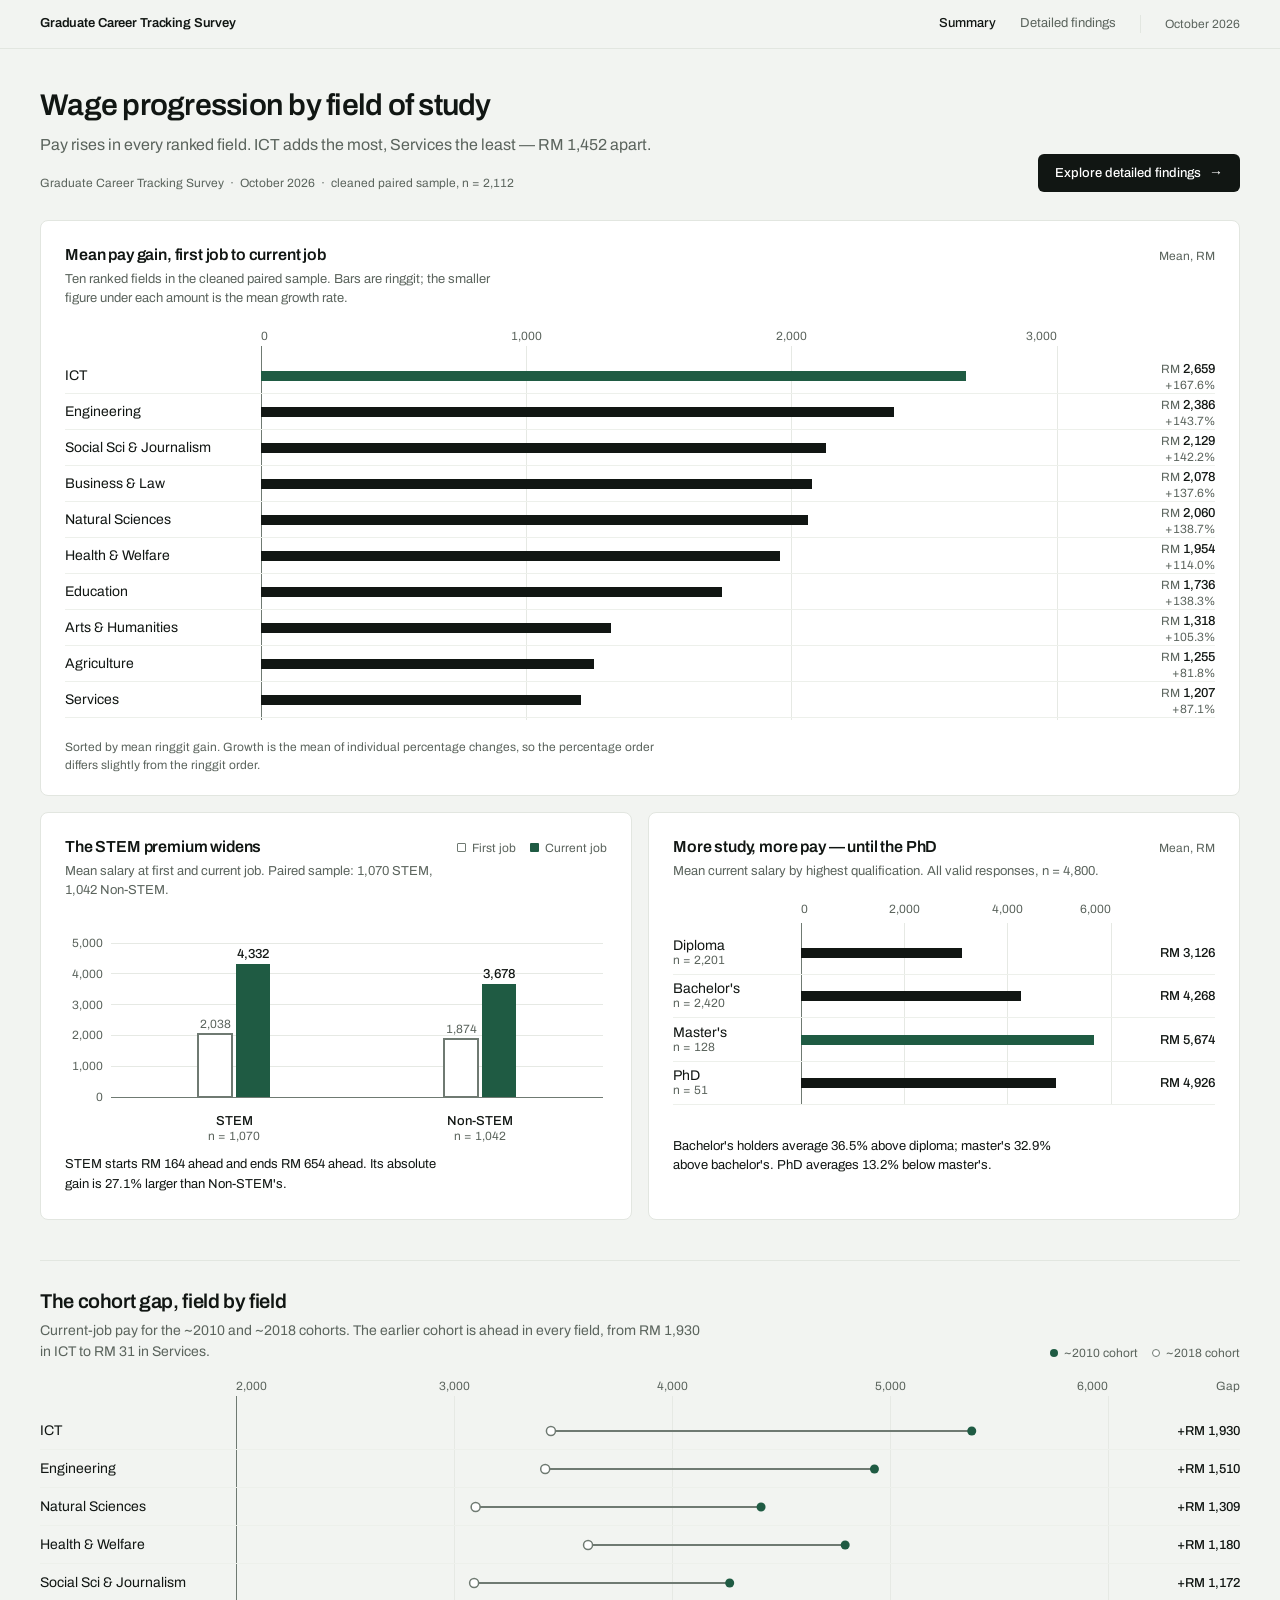
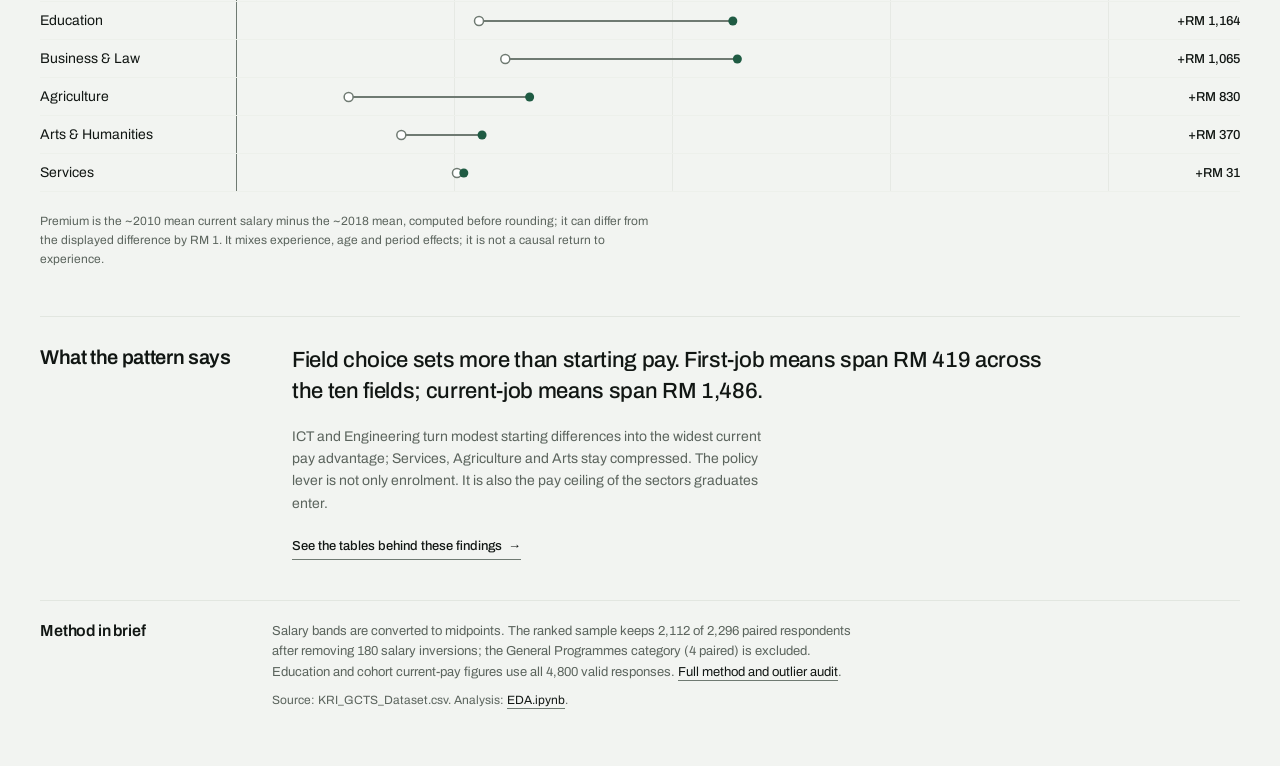
==== commit d737d808: "update the frontend to align with WCAG" ====
--- a/index.html
+++ b/index.html
@@ -9,11 +9,11 @@
   <link rel="stylesheet" href="styles.css">
 </head>
 <body>
-  <a class="skip-link" href="#main">Skip to content</a>
+  <a class="skip-link" href="#page-title">Skip to content</a>
 
   <header class="topbar">
     <div class="topbar-inner">
-      <a class="wordmark" href="index.html" aria-label="Graduate Career Tracking Survey — summary">
+      <a class="wordmark" href="index.html" aria-label="Graduate Career Tracking Survey (GCTS) — summary">
         <span class="wordmark-full">Graduate Career Tracking Survey</span>
         <span class="wordmark-short">GCTS</span>
       </a>
@@ -28,10 +28,10 @@
     </div>
   </header>
 
-  <main class="canvas" id="main" tabindex="-1">
+  <main class="canvas" id="main">
     <div class="page-head">
       <div>
-        <h1>Wage progression by field of study</h1>
+        <h1 id="page-title" tabindex="-1">Wage progression by field of study</h1>
         <p class="lead">Pay rises in every ranked field. ICT adds the most, Services the least — RM&nbsp;1,452 apart.</p>
         <p class="meta">Graduate Career Tracking Survey <span aria-hidden="true">·</span> October 2026 <span aria-hidden="true">·</span> cleaned paired sample, n = 2,112</p>
       </div>
@@ -42,11 +42,12 @@
       <div class="panel-head">
         <div>
           <h2 id="gain-title">Mean pay gain, first job to current job</h2>
-          <p>Ten ranked fields in the cleaned paired sample. Bars are ringgit; the grey figure is the mean growth rate.</p>
+          <p>Ten ranked fields in the cleaned paired sample. Bars are ringgit; the smaller figure under each amount is the mean growth rate.</p>
         </div>
         <span class="unit">Mean, RM</span>
       </div>
       <div class="chart" data-chart="gain" role="img" aria-label="Bar chart of mean pay gain by field of study."></div>
+      <div class="visually-hidden" data-chart-table="gain"></div>
       <p class="note">Sorted by mean ringgit gain. Growth is the mean of individual percentage changes, so the percentage order differs slightly from the ringgit order.</p>
     </section>
 
@@ -63,6 +64,7 @@
           </div>
         </div>
         <div class="chart" data-chart="stem" role="img" aria-label="Grouped column chart of first and current salaries for STEM and Non-STEM graduates."></div>
+        <div class="visually-hidden" data-chart-table="stem"></div>
         <p class="mini-note">STEM starts RM 164 ahead and ends RM 654 ahead. Its absolute gain is 27.1% larger than Non-STEM's.</p>
       </section>
 
@@ -75,6 +77,7 @@
           <span class="unit">Mean, RM</span>
         </div>
         <div class="chart" data-chart="education" role="img" aria-label="Bar chart of mean current salary by highest qualification."></div>
+        <div class="visually-hidden" data-chart-table="education"></div>
         <p class="mini-note">Bachelor's holders average 36.5% above diploma; master's 32.9% above bachelor's. PhD averages 13.2% below master's.</p>
       </section>
     </div>
@@ -91,6 +94,7 @@
         </div>
       </div>
       <div class="chart" data-chart="cohort" role="img" aria-label="Dumbbell chart comparing current salaries for the 2010 and 2018 cohorts by field."></div>
+      <div class="visually-hidden" data-chart-table="cohort"></div>
       <p class="note">Premium is the ~2010 mean current salary minus the ~2018 mean, computed before rounding; it can differ from the displayed difference by RM 1. It mixes experience, age and period effects; it is not a causal return to experience.</p>
     </section>
 
@@ -188,6 +192,73 @@
 
     function widthOf(host) {
       return Math.max(280, Math.floor(host.clientWidth || 0) || 800);
+    }
+
+    function tickText(value) {
+      if (value === 0) { return "0"; }
+      if (value % 1000 === 0) { return (value / 1000) + "k"; }
+      return (value / 1000).toFixed(1) + "k";
+    }
+
+    function dataTable(caption, head, rows) {
+      return "<table><caption>" + caption + "</caption><thead><tr>" +
+        head.map(function (cell) {
+          return "<th scope=\"col\">" + cell + "</th>";
+        }).join("") +
+        "</tr></thead><tbody>" +
+        rows.map(function (row) {
+          return "<tr>" + row.map(function (cell, index) {
+            return index === 0
+              ? "<th scope=\"row\">" + cell + "</th>"
+              : "<td>" + cell + "</td>";
+          }).join("") + "</tr>";
+        }).join("") +
+        "</tbody></table>";
+    }
+
+    function fillDataTable(name, html) {
+      var host = document.querySelector('[data-chart-table="' + name + '"]');
+      if (host) { host.innerHTML = html; }
+    }
+
+    function renderDataTables() {
+      fillDataTable("gain", dataTable(
+        "Data table: mean pay gain by field of study. Cleaned paired sample, n = " + fmt.int(G.meta.sample) + "; sorted by mean gain.",
+        ["Field", "n", "First job", "Current job", "Mean gain", "Mean growth", "Median gain"],
+        G.fields.map(function (field) {
+          return [field.name, fmt.int(field.n), fmt.money(field.first), fmt.money(field.current),
+            fmt.signedMoney(field.gain), fmt.pct(field.growth), fmt.signedMoney(field.median)];
+        })
+      ));
+
+      fillDataTable("stem", dataTable(
+        "Data table: first and current salary for STEM and Non-STEM graduates. Cleaned paired sample, n = " + fmt.int(G.meta.sample) + ".",
+        ["Group", "n", "First job", "Current job", "Mean gain", "Mean growth"],
+        G.stem.map(function (row) {
+          return [row.name, fmt.int(row.n), fmt.money(row.first), fmt.money(row.current),
+            fmt.signedMoney(row.gain), fmt.pct(row.growth)];
+        })
+      ));
+
+      fillDataTable("education", dataTable(
+        "Data table: mean and median current salary by highest qualification. All valid responses, n = " + fmt.int(G.meta.crossCurrent) + ".",
+        ["Qualification", "n", "Mean current salary", "Median current salary", "Premium over prior tier"],
+        G.education.map(function (row) {
+          var premium = row.premiumPct == null
+            ? "Baseline"
+            : fmt.pct(row.premiumPct) + " (" + fmt.signedMoney(row.premiumRm) + ")";
+          return [row.name, fmt.int(row.n), fmt.money(row.mean), fmt.money(row.median), premium];
+        })
+      ));
+
+      fillDataTable("cohort", dataTable(
+        "Data table: current salary and gain by cohort and field, with the ~2010 cohort premium. Sorted by premium.",
+        ["Field", "~2010 current", "~2018 current", "~2010 gain", "~2018 gain", "Premium"],
+        G.fields.slice().sort(function (a, b) { return b.premium - a.premium; }).map(function (field) {
+          return [field.name, fmt.money(field.cohort2010), fmt.money(field.cohort2018),
+            fmt.signedMoney(field.cohortGain2010), fmt.signedMoney(field.cohortGain2018), fmt.signedMoney(field.premium)];
+        })
+      ));
     }
 
     var hosts = {
@@ -215,11 +286,12 @@
       var svg = makeSvg(host, W, H);
 
       var ticks = compact ? [0, 1500, 3000] : [0, 1000, 2000, 3000];
+      if (W < 300) { ticks = [0, 3000]; }
 
       ticks.forEach(function (tick, index) {
         var x = plotX + (tick / max) * plotW;
         line(svg, x, 18, x, H - 4, index === 0 ? "axis-line" : "grid-line");
-        text(svg, x, 12, fmt.int(tick), "axis-label",
+        text(svg, x, 12, compact ? tickText(tick) : fmt.int(tick), "axis-label",
           index === 0 ? "start" : index === ticks.length - 1 ? "end" : "middle");
       });
 
@@ -251,7 +323,7 @@
         "Bar chart of mean pay gain by field of study. " + topField.name +
         " leads with " + fmt.signedMoney(topField.gain) + " (" + fmt.pct(topField.growth) +
         "); " + bottomField.name + " is lowest with " + fmt.signedMoney(bottomField.gain) +
-        " (" + fmt.pct(bottomField.growth) + ").");
+        " (" + fmt.pct(bottomField.growth) + "). Full values are in the data table that follows.");
     }
 
     function renderStem() {
@@ -273,7 +345,7 @@
       [0, 1000, 2000, 3000, 4000, 5000].forEach(function (tick) {
         var y = top + plotH - (tick / max) * plotH;
         line(svg, left, y, W - right, y, tick === 0 ? "axis-line" : "grid-line");
-        text(svg, left - 8, y + 4, fmt.int(tick), "axis-label", "end");
+        text(svg, left - 8, y + 4, compact ? tickText(tick) : fmt.int(tick), "axis-label", "end");
       });
 
       var groupW = plotW / 2;
@@ -287,7 +359,7 @@
         var h1 = (row.first / max) * plotH;
         var h2 = (row.current / max) * plotH;
 
-        rect(svg, x1, top + plotH - h1, barW, h1, "bar bar--neutral",
+        rect(svg, x1, top + plotH - h1, barW, h1, "bar bar--ghost",
           row.name + " first job: " + fmt.money(row.first));
         rect(svg, x2, top + plotH - h2, barW, h2, "bar bar--accent",
           row.name + " current job: " + fmt.money(row.current));
@@ -305,7 +377,8 @@
       host.setAttribute("aria-label",
         "Grouped column chart. STEM first job " + fmt.money(G.stem[0].first) +
         " to current job " + fmt.money(G.stem[0].current) + "; Non-STEM " +
-        fmt.money(G.stem[1].first) + " to " + fmt.money(G.stem[1].current) + ".");
+        fmt.money(G.stem[1].first) + " to " + fmt.money(G.stem[1].current) +
+        ". Full values are in the data table that follows.");
     }
 
     function renderEducation() {
@@ -326,11 +399,12 @@
       var svg = makeSvg(host, W, H);
 
       var ticks = W < 420 ? [0, 3000, 6000] : [0, 2000, 4000, 6000];
+      if (W < 300) { ticks = [0, 6000]; }
 
       ticks.forEach(function (tick, index) {
         var x = plotX + (tick / max) * plotW;
         line(svg, x, 22, x, H - bottom, index === 0 ? "axis-line" : "grid-line");
-        text(svg, x, 12, fmt.int(tick), "axis-label",
+        text(svg, x, 12, W < 420 ? tickText(tick) : fmt.int(tick), "axis-label",
           index === 0 ? "start" : index === ticks.length - 1 ? "end" : "middle");
       });
 
@@ -352,7 +426,8 @@
       host.setAttribute("aria-label",
         "Bar chart of mean current salary by highest qualification. " +
         "Master's and professional holders lead at " + fmt.money(G.education[2].mean) +
-        "; PhD holders average " + fmt.money(G.education[3].mean) + ".");
+        "; PhD holders average " + fmt.money(G.education[3].mean) +
+        ". Full values are in the data table that follows.");
     }
 
     function renderCohort() {
@@ -372,13 +447,14 @@
       var xMin = 2000;
       var xMax = 6000;
       var ticks = compact ? [2000, 4000, 6000] : [2000, 3000, 4000, 5000, 6000];
+      if (W < 300) { ticks = [2000, 6000]; }
       var svg = makeSvg(host, W, H);
       var rows = G.fields.slice().sort(function (a, b) { return b.premium - a.premium; });
 
       ticks.forEach(function (tick, index) {
         var x = plotX + ((tick - xMin) / (xMax - xMin)) * plotW;
         line(svg, x, 18, x, H - 8, index === 0 ? "axis-line" : "grid-line");
-        text(svg, x, 12, fmt.int(tick), "axis-label",
+        text(svg, x, 12, compact ? tickText(tick) : fmt.int(tick), "axis-label",
           index === 0 ? "start" : index === ticks.length - 1 ? "end" : "middle");
       });
 
@@ -410,7 +486,8 @@
       host.setAttribute("aria-label",
         "Dumbbell chart of current salary by cohort and field. The ~2010 cohort premium is largest in " +
         topRow.name + " at " + fmt.signedMoney(topRow.premium) + " and smallest in " +
-        bottomRow.name + " at " + fmt.signedMoney(bottomRow.premium) + ".");
+        bottomRow.name + " at " + fmt.signedMoney(bottomRow.premium) +
+        ". Full values are in the data table that follows.");
     }
 
     function renderAll() {
@@ -427,6 +504,7 @@
     });
 
     renderAll();
+    renderDataTables();
     if (document.fonts && document.fonts.ready) {
       document.fonts.ready.then(renderAll);
     }
--- a/styles.css
+++ b/styles.css
@@ -17,13 +17,14 @@
   --border: #e2e6e0;
   --rule: #edf0eb;
   --control: #ccd3cb;
+  --control-strong: #6f7a72;
   --text: #111613;
   --muted: #5b645d;
   --faint: #626a63;
   --accent: #1f5b43;
   --accent-deep: #143d2d;
   --grid: #e6e9e4;
-  --chart-neutral: #7c877e;
+  --chart-neutral: #6f7a72;
 
   --radius-card: 8px;
   --radius-control: 6px;
@@ -95,10 +96,6 @@
 :focus-visible {
   outline: 2px solid var(--accent);
   outline-offset: 3px;
-}
-
-#main:focus {
-  outline: none;
 }
 
 #method {
@@ -125,7 +122,7 @@
   z-index: 100;
   padding: 8px 12px;
   background: var(--surface);
-  border: 1px solid var(--control);
+  border: 1px solid var(--control-strong);
   border-radius: var(--radius-control);
   color: var(--text);
   font-size: var(--fs-small);
@@ -164,7 +161,10 @@
 }
 
 .wordmark {
+  display: inline-flex;
+  align-items: center;
   min-width: 0;
+  min-height: 24px;
   color: var(--text);
   font-size: var(--fs-small);
   font-weight: 600;
@@ -186,6 +186,9 @@
 }
 
 .topnav a {
+  display: inline-flex;
+  align-items: center;
+  min-height: 24px;
   color: var(--muted);
   transition: color 140ms ease;
 }
@@ -232,6 +235,13 @@
   font-weight: 600;
   line-height: 1.08;
   letter-spacing: -0.025em;
+  scroll-margin-top: 64px;
+}
+
+.page-head h1:focus {
+  outline: 2px solid var(--accent);
+  outline-offset: 6px;
+  border-radius: 2px;
 }
 
 .lead {
@@ -285,7 +295,7 @@
 
 .button-outline {
   background: transparent;
-  border-color: var(--control);
+  border-color: var(--control-strong);
   color: var(--text);
 }
 
@@ -418,7 +428,7 @@
 }
 
 .chart .axis-line {
-  stroke: var(--control);
+  stroke: var(--chart-neutral);
   stroke-width: 1;
   shape-rendering: crispEdges;
 }
@@ -438,8 +448,10 @@
   fill: var(--accent);
 }
 
-.chart .bar--neutral {
-  fill: var(--chart-neutral);
+.chart .bar--ghost {
+  fill: var(--surface);
+  stroke: var(--chart-neutral);
+  stroke-width: 2;
 }
 
 .chart .dot--accent {
@@ -574,7 +586,8 @@
 }
 
 .swatch--neutral {
-  background: var(--chart-neutral);
+  background: var(--surface);
+  border: 1.5px solid var(--chart-neutral);
 }
 
 .swatch--dot {
@@ -649,7 +662,7 @@
   gap: 6px;
   margin-top: 22px;
   padding-bottom: 2px;
-  border-bottom: 1px solid var(--control);
+  border-bottom: 1px solid var(--control-strong);
   color: var(--text);
   font-size: var(--fs-small);
   font-weight: 500;
@@ -693,7 +706,7 @@
 .method a,
 .page-foot a {
   color: var(--text);
-  border-bottom: 1px solid var(--control);
+  border-bottom: 1px solid var(--control-strong);
   padding-bottom: 1px;
 }
 
@@ -713,7 +726,7 @@
   overflow-x: auto;
   overscroll-behavior-x: contain;
   scrollbar-width: thin;
-  scrollbar-color: var(--control) transparent;
+  scrollbar-color: var(--control-strong) transparent;
 }
 
 .ledger-table {
@@ -752,6 +765,7 @@
   padding-right: 0;
 }
 
+.ledger-table tbody tr:last-child th,
 .ledger-table tbody tr:last-child td {
   border-bottom: 0;
 }
@@ -778,6 +792,14 @@
 
 .ledger-table .muted {
   color: var(--muted);
+}
+
+.ledger-table tbody th {
+  height: 48px;
+  color: var(--text);
+  font-size: var(--fs-body);
+  font-weight: 500;
+  white-space: normal;
 }
 
 .cell-sub {
@@ -812,6 +834,11 @@
 
 .sort-btn:hover {
   color: var(--text);
+}
+
+.sort-btn:focus-visible {
+  outline-offset: -3px;
+  border-radius: 2px;
 }
 
 th[aria-sort] .sort-btn {
@@ -894,11 +921,10 @@
 }
 
 .ex-name {
-  overflow: hidden;
+  overflow-wrap: break-word;
   font-size: var(--fs-body);
   font-weight: 400;
-  text-overflow: ellipsis;
-  white-space: nowrap;
+  line-height: 1.3;
 }
 
 .explorer-btn[aria-pressed="true"] .ex-name {
@@ -1149,6 +1175,7 @@
   text-align: right;
 }
 
+.audit-table tbody tr:last-child th,
 .audit-table tbody tr:last-child td {
   border-bottom: 0;
 }
@@ -1162,6 +1189,12 @@
 
 .audit-table td:first-child {
   color: var(--text);
+}
+
+.audit-table tbody th {
+  color: var(--text);
+  font-size: var(--fs-small);
+  font-weight: 400;
 }
 
 /* Footer */
@@ -1256,6 +1289,10 @@
 @media (max-width: 943px) {
   .table-hint {
     display: block;
+  }
+
+  .table-wrap {
+    scroll-padding-left: 140px;
   }
 
   .ledger-table th:first-child,
@@ -1449,13 +1486,6 @@
     padding-top: 0;
     border-top: 0;
   }
-
-  .ex-name {
-    overflow: visible;
-    line-height: 1.3;
-    text-overflow: clip;
-    white-space: normal;
-  }
 }
 
 @media (prefers-reduced-motion: reduce) {
